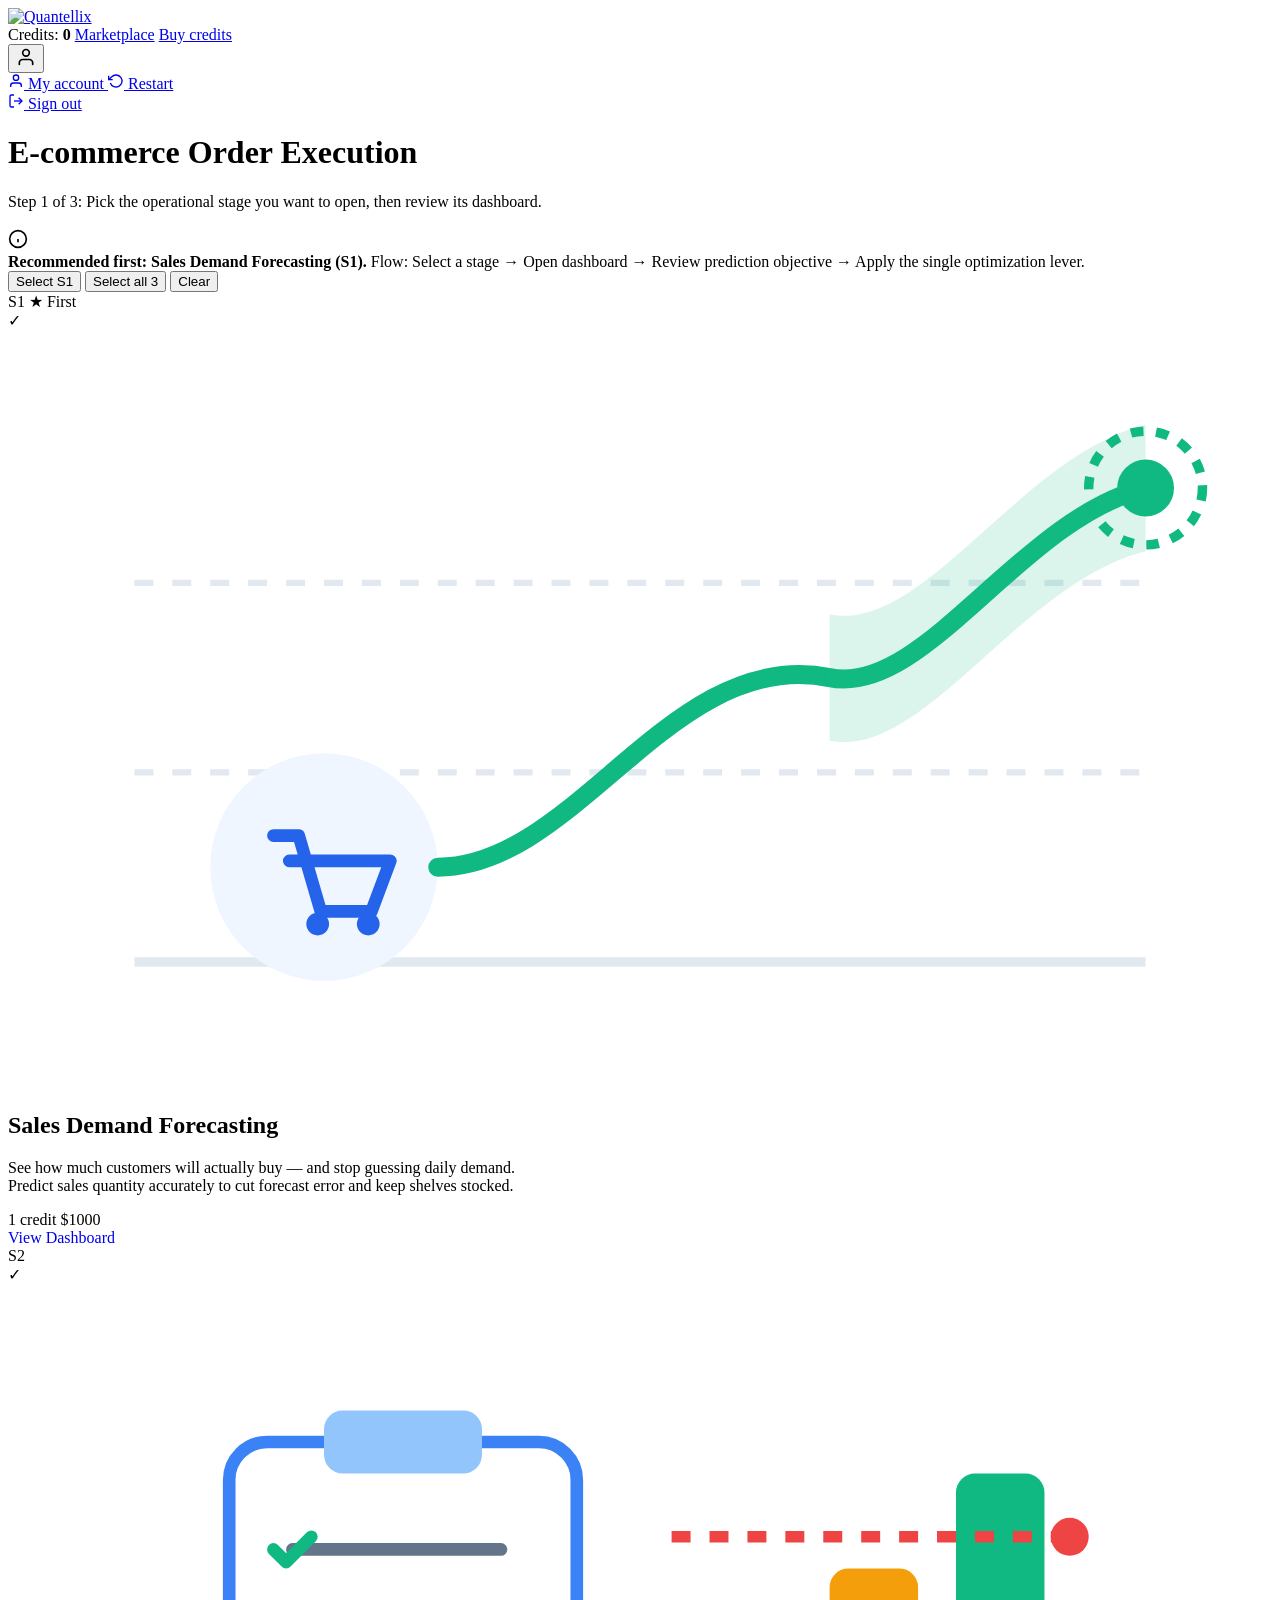
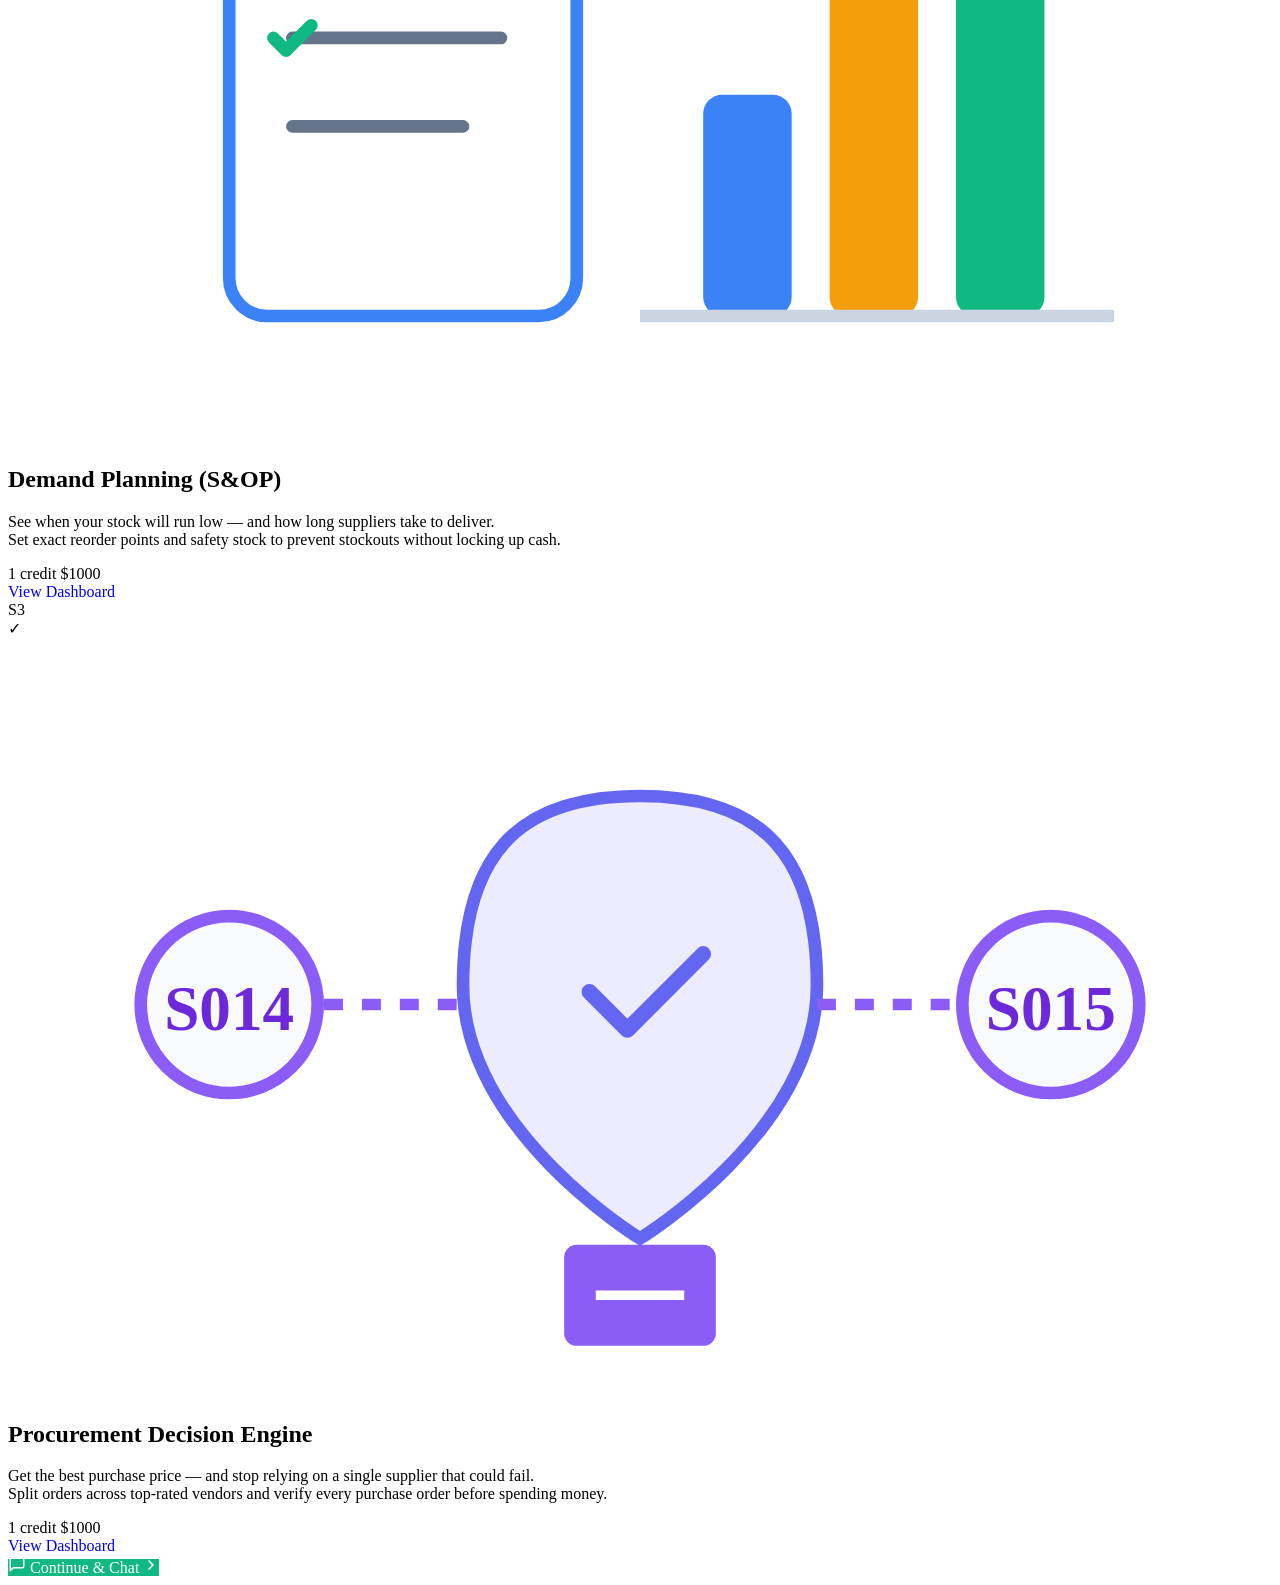
==== portal/templates/index.html @ 2df5576e "Deploy Order Execution dashboards to Render" ====
<!DOCTYPE html>
<html lang="en">
<head>
  <meta charset="UTF-8">
  <meta name="viewport" content="width=device-width, initial-scale=1.0">
  <title>E-Commerce Order Execution | Quantellix AI</title>
  <link rel="stylesheet" href="/static/css/styles.css?v=3.3">
  <link rel="icon" href="/static/images/quantellix-logo-dark.png" type="image/png">
</head>
<body>

  <!-- =========================================================================
       TOP NAVBAR (Transparent logo, Credits: 0, & User Menu)
       ========================================================================= -->
  <header class="header-navbar">
    <div class="nav-left">
      <a href="/portal/marketplace" class="logo-link" title="Quantellix Marketplace">
        <img src="/static/images/quantellix-logo-dark.png?v=2.0" alt="Quantellix" class="logo-img">
      </a>
    </div>

    <div class="nav-right">
      <span class="nav-credits">Credits: <strong>0</strong></span>
      <a href="/portal/marketplace" class="nav-link">Marketplace</a>
      <a href="#buy" class="nav-link">Buy credits</a>

      <!-- User Profile Dropdown -->
      <div class="user-menu-container">
        <button class="btn-user-avatar" id="btnUserMenu" onclick="toggleUserMenu(event)" title="User Account">
          <svg width="20" height="20" viewBox="0 0 24 24" fill="none" stroke="currentColor" stroke-width="2"
            stroke-linecap="round" stroke-linejoin="round">
            <path d="M20 21v-2a4 4 0 0 0-4-4H8a4 4 0 0 0-4 4v2"></path>
            <circle cx="12" cy="7" r="4"></circle>
          </svg>
        </button>

        <div class="user-dropdown-menu" id="userDropdown">
          <a href="javascript:void(0)" class="dropdown-item"
            onclick="closeUserMenu(); alert('My account: Quantellix Enterprise Tier');">
            <svg width="16" height="16" viewBox="0 0 24 24" fill="none" stroke="currentColor" stroke-width="2">
              <path d="M20 21v-2a4 4 0 0 0-4-4H8a4 4 0 0 0-4 4v2"></path>
              <circle cx="12" cy="7" r="4"></circle>
            </svg>
            My account
          </a>
          <a href="/portal/marketplace" class="dropdown-item" onclick="closeUserMenu(); resetSelections();">
            <svg width="16" height="16" viewBox="0 0 24 24" fill="none" stroke="currentColor" stroke-width="2">
              <polyline points="1 4 1 10 7 10"></polyline>
              <path d="M3.51 15a9 9 0 1 0 2.13-9.36L1 10"></path>
            </svg>
            Restart
          </a>
          <div class="dropdown-divider"></div>
          <a href="javascript:void(0)" class="dropdown-item item-danger" onclick="closeUserMenu(); confirmSignOut();">
            <svg width="16" height="16" viewBox="0 0 24 24" fill="none" stroke="currentColor" stroke-width="2">
              <path d="M9 21H5a2 2 0 0 1-2-2V5a2 2 0 0 1 2-2h4"></path>
              <polyline points="16 17 21 12 16 7"></polyline>
              <line x1="21" y1="12" x2="9" y2="12"></line>
            </svg>
            Sign out
          </a>
        </div>
      </div>
    </div>
  </header>

  <!-- =========================================================================
       MAIN CONTENT CONTAINER
       ========================================================================= -->
  <main class="main-wrapper">
    <div class="content-card">

      <!-- Card Title & Subtitle -->
      <div class="portal-header">
        <h1 class="portal-title">E-commerce Order Execution</h1>
        <p class="portal-subtitle">Step 1 of 3: Pick the operational stage you want to open, then review its dashboard.</p>
      </div>

      <!-- Blue Announcement Box -->
      <div class="callout-box callout-blue">
        <svg width="20" height="20" viewBox="0 0 24 24" fill="none" stroke="currentColor" stroke-width="2"
          style="flex-shrink:0; margin-top:2px;">
          <circle cx="12" cy="12" r="10"></circle>
          <line x1="12" y1="16" x2="12" y2="12"></line>
          <line x1="12" y1="8" x2="12.01" y2="8"></line>
        </svg>
        <div>
          <strong>Recommended first: Sales Demand Forecasting (S1).</strong> Flow: Select a stage → Open dashboard →
          Review prediction objective → Apply the single optimization lever.
        </div>
      </div>

      <!-- Toolbar Quick Actions -->
      <div class="controls-toolbar">
        <div class="toolbar-group-left">
          <button class="btn-pill" id="btnSelectS1" onclick="selectStageOnly('s1')">Select S1</button>
          <button class="btn-pill" id="btnSelectAll" onclick="selectAllStages()">Select all 3</button>
          <button class="btn-pill" id="btnClear" onclick="clearSelections()">Clear</button>
        </div>
      </div>

      <!-- =====================================================================
           THE 3 OPERATIONAL STAGES GRID
           ===================================================================== -->
      <div class="stages-grid">

        <!-- STAGE 1 CARD: Sales Demand Forecasting -->
        <div class="stage-card selected" id="card-s1" onclick="toggleCardSelection('s1')">
          <div>
            <div class="card-header-bar">
              <span class="stage-badge badge-s1">S1 ★ First</span>
              <div class="card-select-checkbox" id="checkbox-s1">
                <span class="checkbox-icon">✓</span>
              </div>
            </div>

            <!-- Vector Graphic: Demand Forecasting -->
            <div class="card-illustration">
              <svg class="illustration-svg" viewBox="0 0 200 120" fill="none" xmlns="http://www.w3.org/2000/svg">
                <line x1="20" y1="100" x2="180" y2="100" stroke="#E2E8F0" stroke-width="1.5" />
                <line x1="20" y1="70" x2="180" y2="70" stroke="#E2E8F0" stroke-width="1" stroke-dasharray="3 3" />
                <line x1="20" y1="40" x2="180" y2="40" stroke="#E2E8F0" stroke-width="1" stroke-dasharray="3 3" />
                <circle cx="50" cy="85" r="18" fill="#EFF6FF" />
                <path d="M42 80h4l3.5 12h8l3-8h-16" stroke="#2563EB" stroke-width="2" stroke-linecap="round"
                  stroke-linejoin="round" />
                <circle cx="49" cy="94" r="1.8" fill="#2563EB" />
                <circle cx="57" cy="94" r="1.8" fill="#2563EB" />
                <path d="M68 85 C 90 85, 105 50, 130 55 C 145 58, 160 30, 180 25" stroke="#10B981" stroke-width="3"
                  stroke-linecap="round" fill="none" />
                <path d="M130 45 C 145 48, 160 20, 180 15 L 180 35 C 160 40, 145 68, 130 65 Z" fill="#10B981"
                  fill-opacity="0.15" />
                <circle cx="180" cy="25" r="4.5" fill="#10B981" />
                <circle cx="180" cy="25" r="9" stroke="#10B981" stroke-width="1.5" stroke-dasharray="2 2" />
              </svg>
            </div>

            <!-- Card Content -->
            <div class="card-body">
              <h2 class="stage-card-title">Sales Demand Forecasting</h2>
              <p class="stage-card-objective">See how much customers will actually buy — and stop guessing daily demand.<br>Predict sales quantity accurately to cut forecast error and keep shelves stocked.</p>
            </div>
          </div>

          <div class="stage-card-footer">
            <div class="pricing-badge-group">
              <span class="pricing-pill">1 credit</span>
              <span class="pricing-pill">$1000</span>
            </div>
            <a href="/portal/marketplace/sales_forecasting" class="btn-card-view-dashboard" style="text-decoration:none;" onclick="event.stopPropagation();">
              View Dashboard
            </a>
          </div>
        </div>

        <!-- STAGE 2 CARD: Demand Planning (S&OP) -->
        <div class="stage-card" id="card-s2" onclick="toggleCardSelection('s2')">
          <div>
            <div class="card-header-bar">
              <span class="stage-badge badge-s2">S2</span>
              <div class="card-select-checkbox" id="checkbox-s2">
                <span class="checkbox-icon">✓</span>
              </div>
            </div>

            <!-- Vector Graphic: Demand Planning & S&OP -->
            <div class="card-illustration">
              <svg class="illustration-svg" viewBox="0 0 200 120" fill="none" xmlns="http://www.w3.org/2000/svg">
                <rect x="35" y="25" width="55" height="75" rx="6" fill="#FFFFFF" stroke="#3B82F6" stroke-width="2" />
                <rect x="50" y="20" width="25" height="10" rx="3" fill="#93C5FD" />
                <line x1="45" y1="42" x2="78" y2="42" stroke="#64748B" stroke-width="2" stroke-linecap="round" />
                <line x1="45" y1="56" x2="78" y2="56" stroke="#64748B" stroke-width="2" stroke-linecap="round" />
                <line x1="45" y1="70" x2="72" y2="70" stroke="#64748B" stroke-width="2" stroke-linecap="round" />
                <path d="M42 42l2 2 4-4" stroke="#10B981" stroke-width="2" stroke-linecap="round"
                  stroke-linejoin="round" />
                <path d="M42 56l2 2 4-4" stroke="#10B981" stroke-width="2" stroke-linecap="round"
                  stroke-linejoin="round" />
                <rect x="110" y="65" width="14" height="35" rx="3" fill="#3B82F6" />
                <rect x="130" y="45" width="14" height="55" rx="3" fill="#F59E0B" />
                <rect x="150" y="30" width="14" height="70" rx="3" fill="#10B981" />
                <line x1="100" y1="100" x2="175" y2="100" stroke="#CBD5E1" stroke-width="2" />
                <line x1="105" y1="40" x2="170" y2="40" stroke="#EF4444" stroke-width="1.8" stroke-dasharray="3 3" />
                <circle cx="168" cy="40" r="3" fill="#EF4444" />
              </svg>
            </div>

            <!-- Card Content -->
            <div class="card-body">
              <h2 class="stage-card-title">Demand Planning (S&OP)</h2>
              <p class="stage-card-objective">See when your stock will run low — and how long suppliers take to deliver.<br>Set exact reorder points and safety stock to prevent stockouts without locking up cash.</p>
            </div>
          </div>

          <div class="stage-card-footer">
            <div class="pricing-badge-group">
              <span class="pricing-pill">1 credit</span>
              <span class="pricing-pill">$1000</span>
            </div>
            <a href="/portal/marketplace/demand_planning" class="btn-card-view-dashboard" style="text-decoration:none;" onclick="event.stopPropagation();">
              View Dashboard
            </a>
          </div>
        </div>

        <!-- STAGE 3 CARD: Procurement & Replenishment Decision Engine -->
        <div class="stage-card" id="card-s3" onclick="toggleCardSelection('s3')">
          <div>
            <div class="card-header-bar">
              <span class="stage-badge badge-s3">S3</span>
              <div class="card-select-checkbox" id="checkbox-s3">
                <span class="checkbox-icon">✓</span>
              </div>
            </div>

            <!-- Vector Graphic: Multi-Vendor Procurement & PO Generation -->
            <div class="card-illustration">
              <svg class="illustration-svg" viewBox="0 0 200 120" fill="none" xmlns="http://www.w3.org/2000/svg">
                <path
                  d="M100 25 C120 25, 128 35, 128 55 C128 78, 100 95, 100 95 C100 95, 72 78, 72 55 C72 35, 80 25, 100 25 Z"
                  fill="#6366F1" fill-opacity="0.12" stroke="#6366F1" stroke-width="2" />
                <path d="M92 56l6 6 12-12" stroke="#6366F1" stroke-width="2.5" stroke-linecap="round"
                  stroke-linejoin="round" />
                <circle cx="35" cy="58" r="14" fill="#F8FAFC" stroke="#8B5CF6" stroke-width="2" />
                <text x="35" y="62" text-anchor="middle" font-size="10" font-weight="700" fill="#6D28D9">S014</text>
                <circle cx="165" cy="58" r="14" fill="#F8FAFC" stroke="#8B5CF6" stroke-width="2" />
                <text x="165" y="62" text-anchor="middle" font-size="10" font-weight="700" fill="#6D28D9">S015</text>
                <line x1="50" y1="58" x2="72" y2="58" stroke="#8B5CF6" stroke-width="1.8" stroke-dasharray="3 3" />
                <line x1="128" y1="58" x2="150" y2="58" stroke="#8B5CF6" stroke-width="1.8" stroke-dasharray="3 3" />
                <rect x="88" y="96" width="24" height="16" rx="2" fill="#8B5CF6" />
                <line x1="93" y1="104" x2="107" y2="104" stroke="#FFFFFF" stroke-width="1.5" />
              </svg>
            </div>

            <!-- Card Content -->
            <div class="card-body">
              <h2 class="stage-card-title">Procurement Decision Engine</h2>
              <p class="stage-card-objective">Get the best purchase price — and stop relying on a single supplier that could fail.<br>Split orders across top-rated vendors and verify every purchase order before spending money.</p>
            </div>
          </div>

          <div class="stage-card-footer">
            <div class="pricing-badge-group">
              <span class="pricing-pill">1 credit</span>
              <span class="pricing-pill">$1000</span>
            </div>
            <a href="/portal/marketplace/procurement" class="btn-card-view-dashboard" style="text-decoration:none;" onclick="event.stopPropagation();">
              View Dashboard
            </a>
          </div>
        </div>

      </div><!-- /.stages-grid -->

      <!-- Action row outside the cards: Continue & Chat button placed under S1 card -->
      <div class="stages-actions-row">
        <div class="s1-action-col">
          <a href="/portal/chatbot" class="btn-continue-chat" id="btnContinueChat" style="background-color: #10b981 !important; color: #ffffff !important; text-decoration: none !important;">
            <svg width="18" height="18" viewBox="0 0 24 24" fill="none" stroke="currentColor" stroke-width="2" stroke-linecap="round" stroke-linejoin="round">
              <path d="M21 15a2 2 0 0 1-2 2H7l-4 4V5a2 2 0 0 1 2-2h14a2 2 0 0 1 2 2z"></path>
            </svg>
            Continue & Chat
            <svg width="16" height="16" viewBox="0 0 24 24" fill="none" stroke="currentColor" stroke-width="2.5" stroke-linecap="round" stroke-linejoin="round">
              <polyline points="9 18 15 12 9 6"></polyline>
            </svg>
          </a>
        </div>
      </div>

    </div><!-- /.content-card -->
  </main>

  <!-- Scripts -->
  <script src="/static/js/app.js"></script>
</body>
</html>
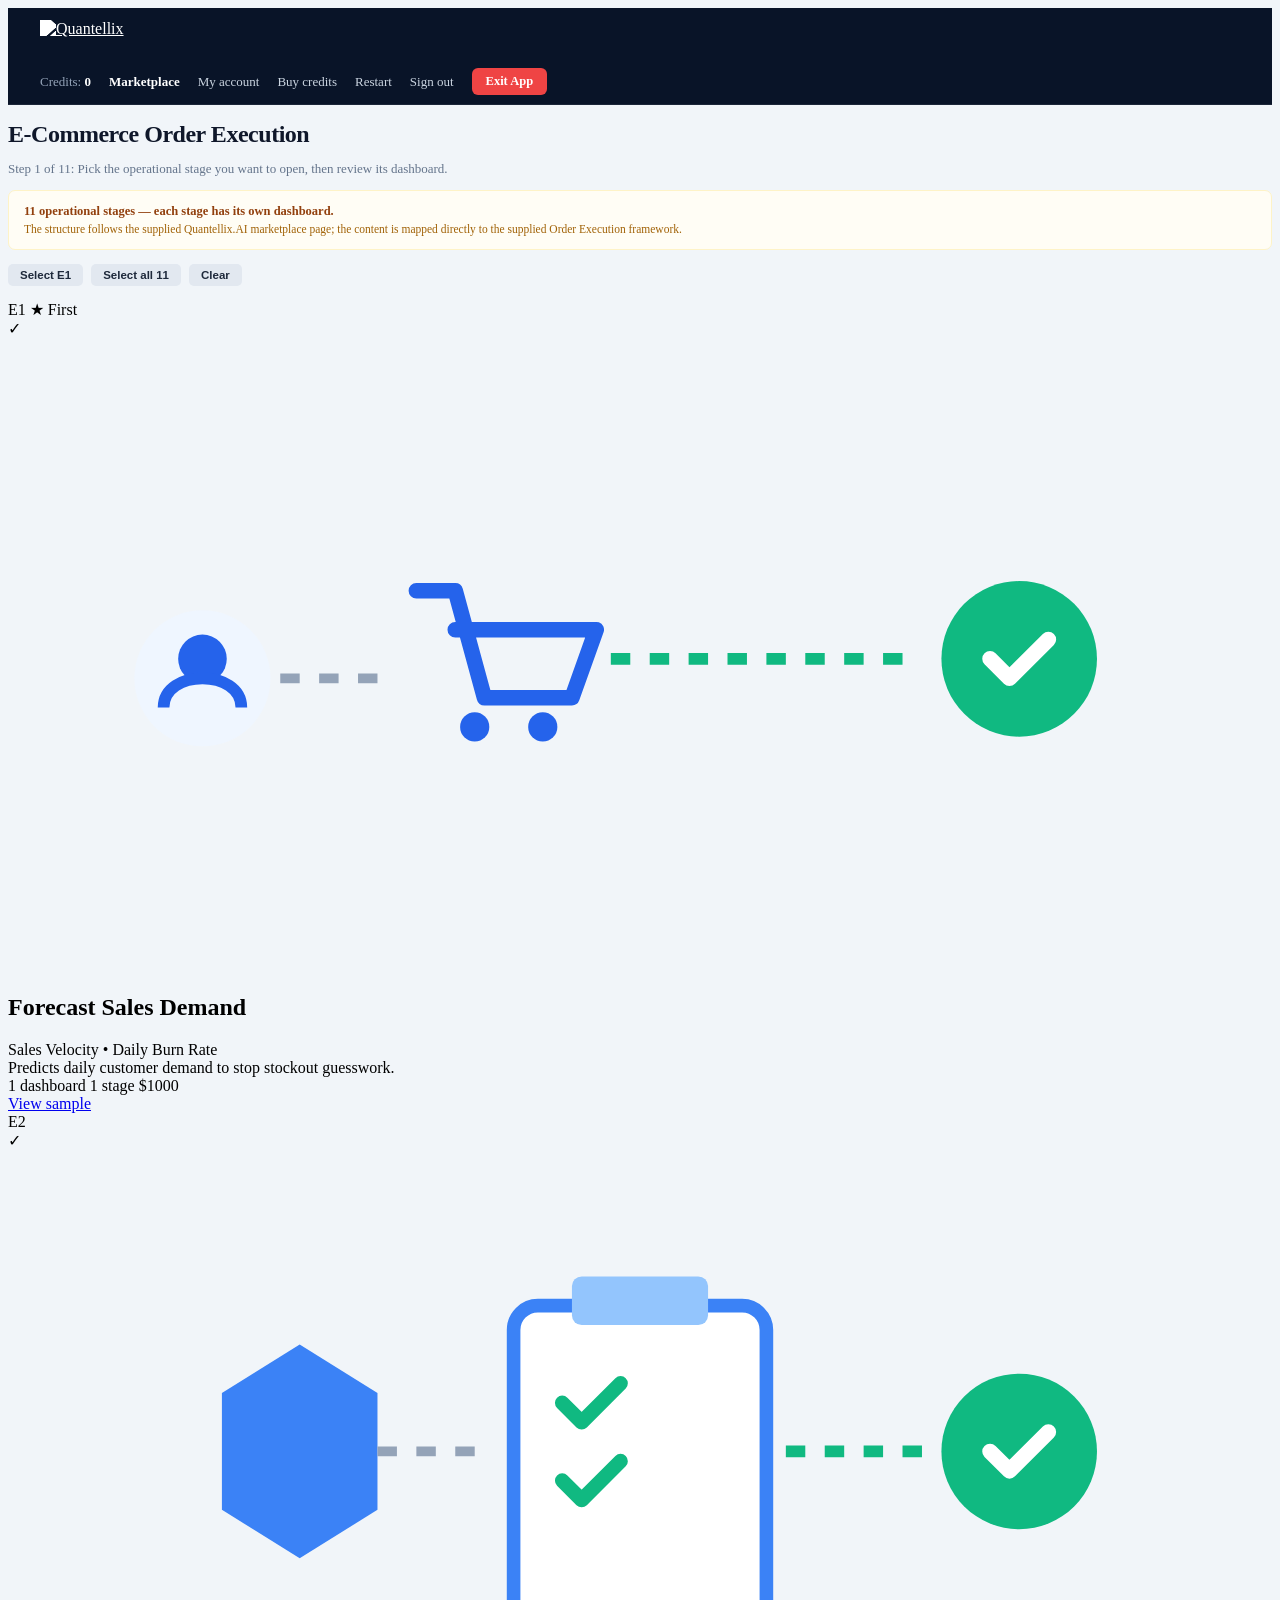
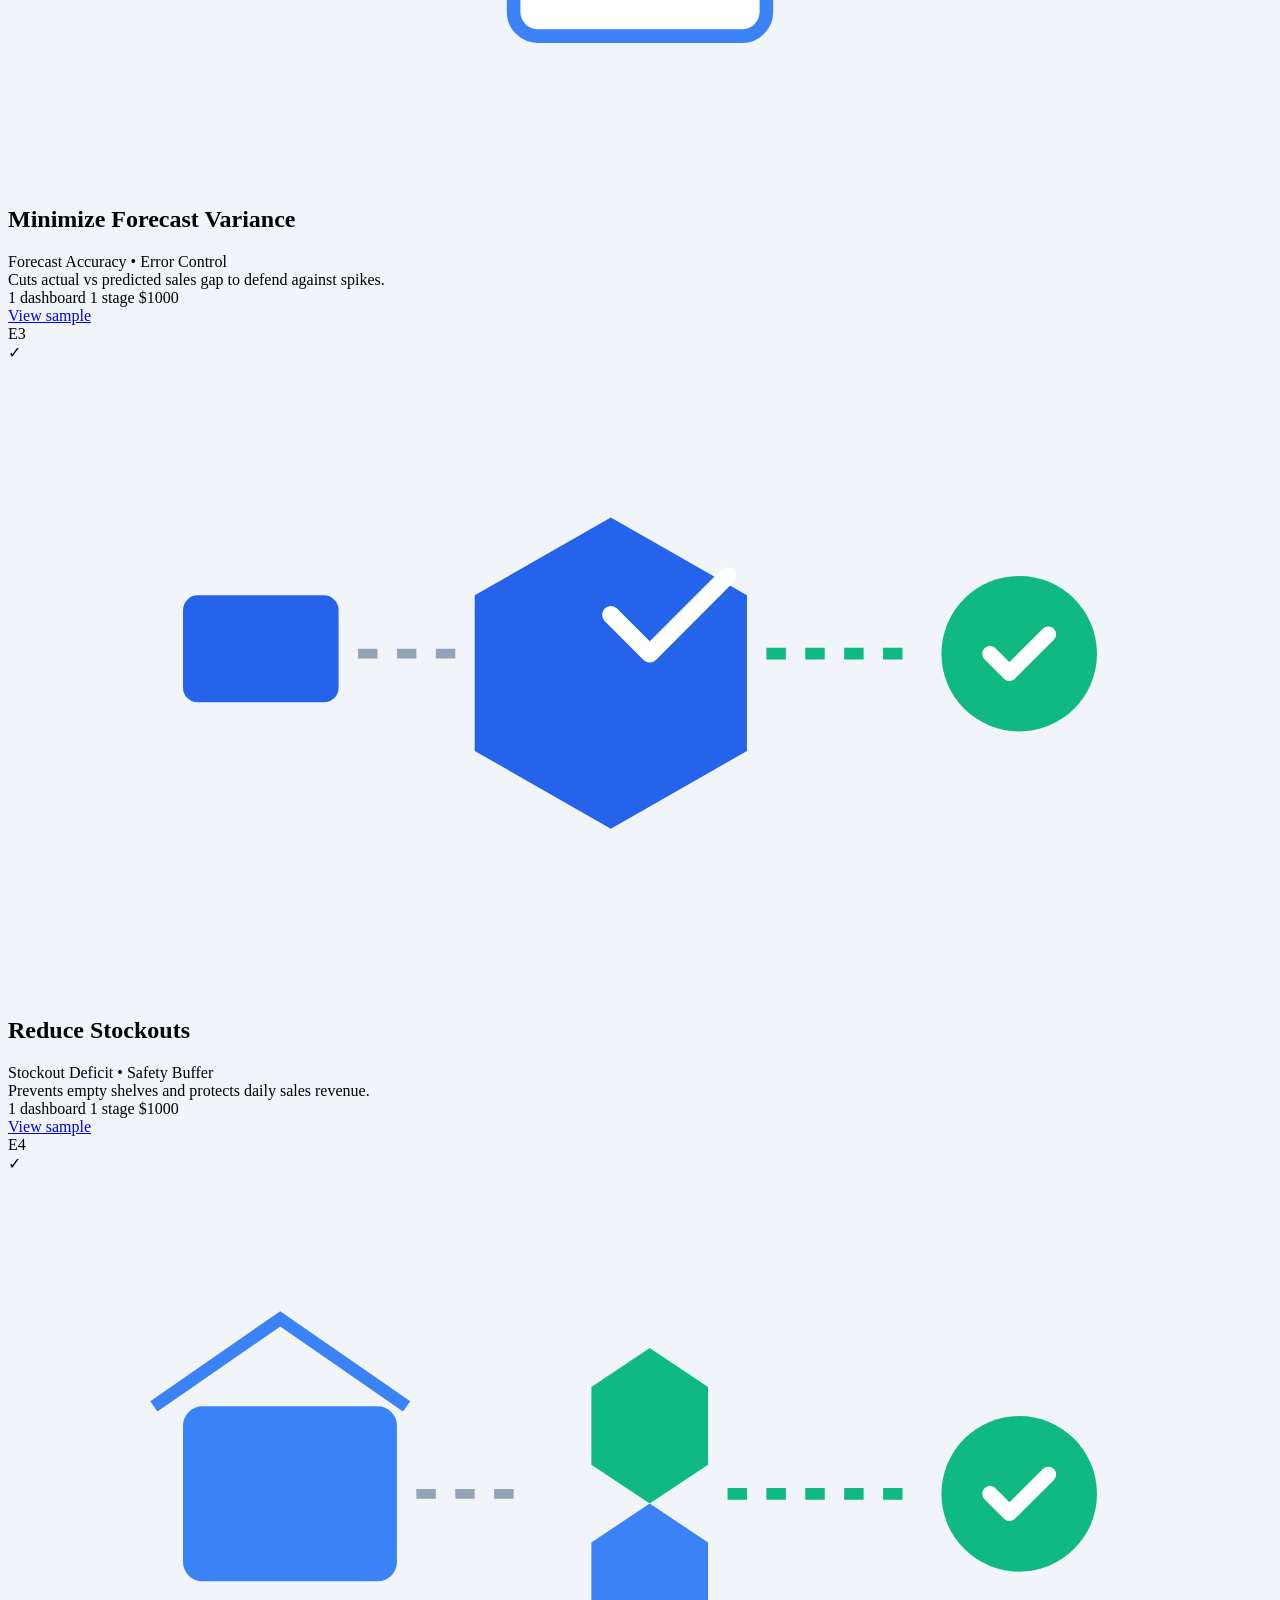
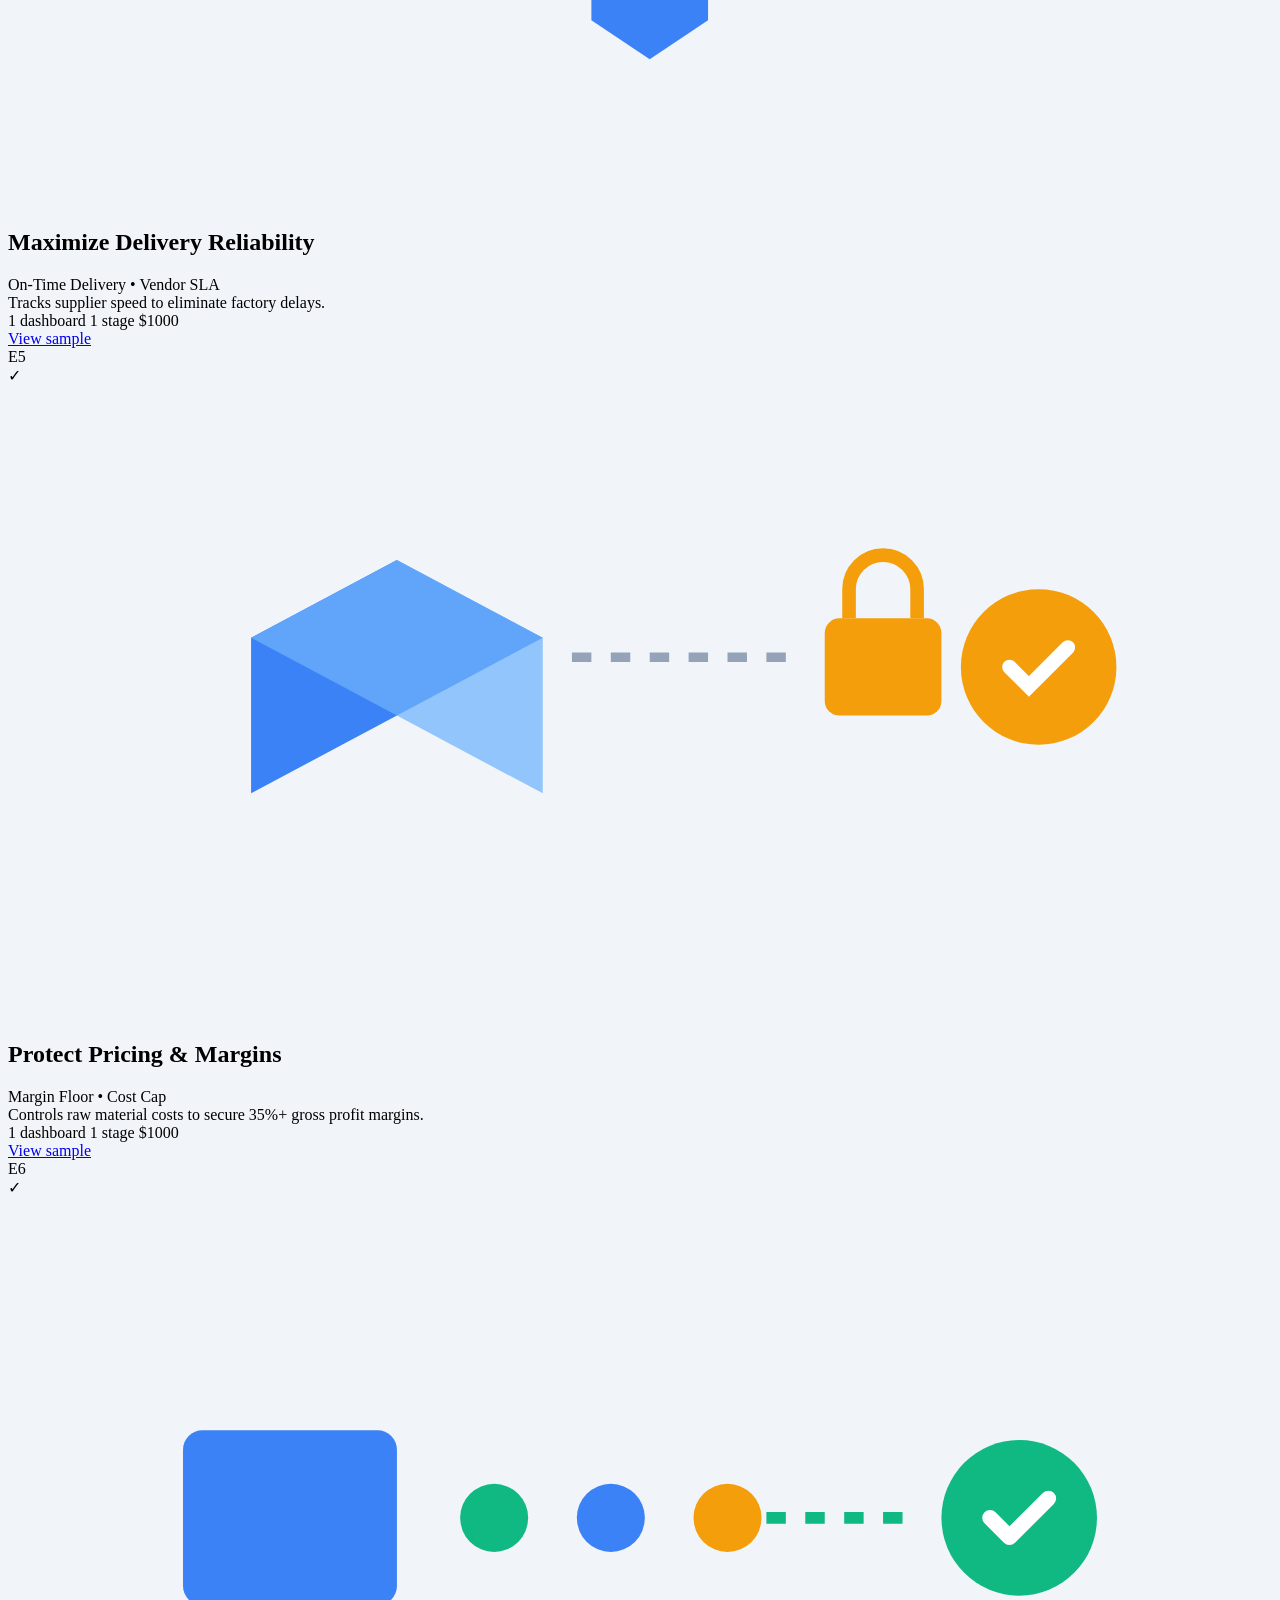
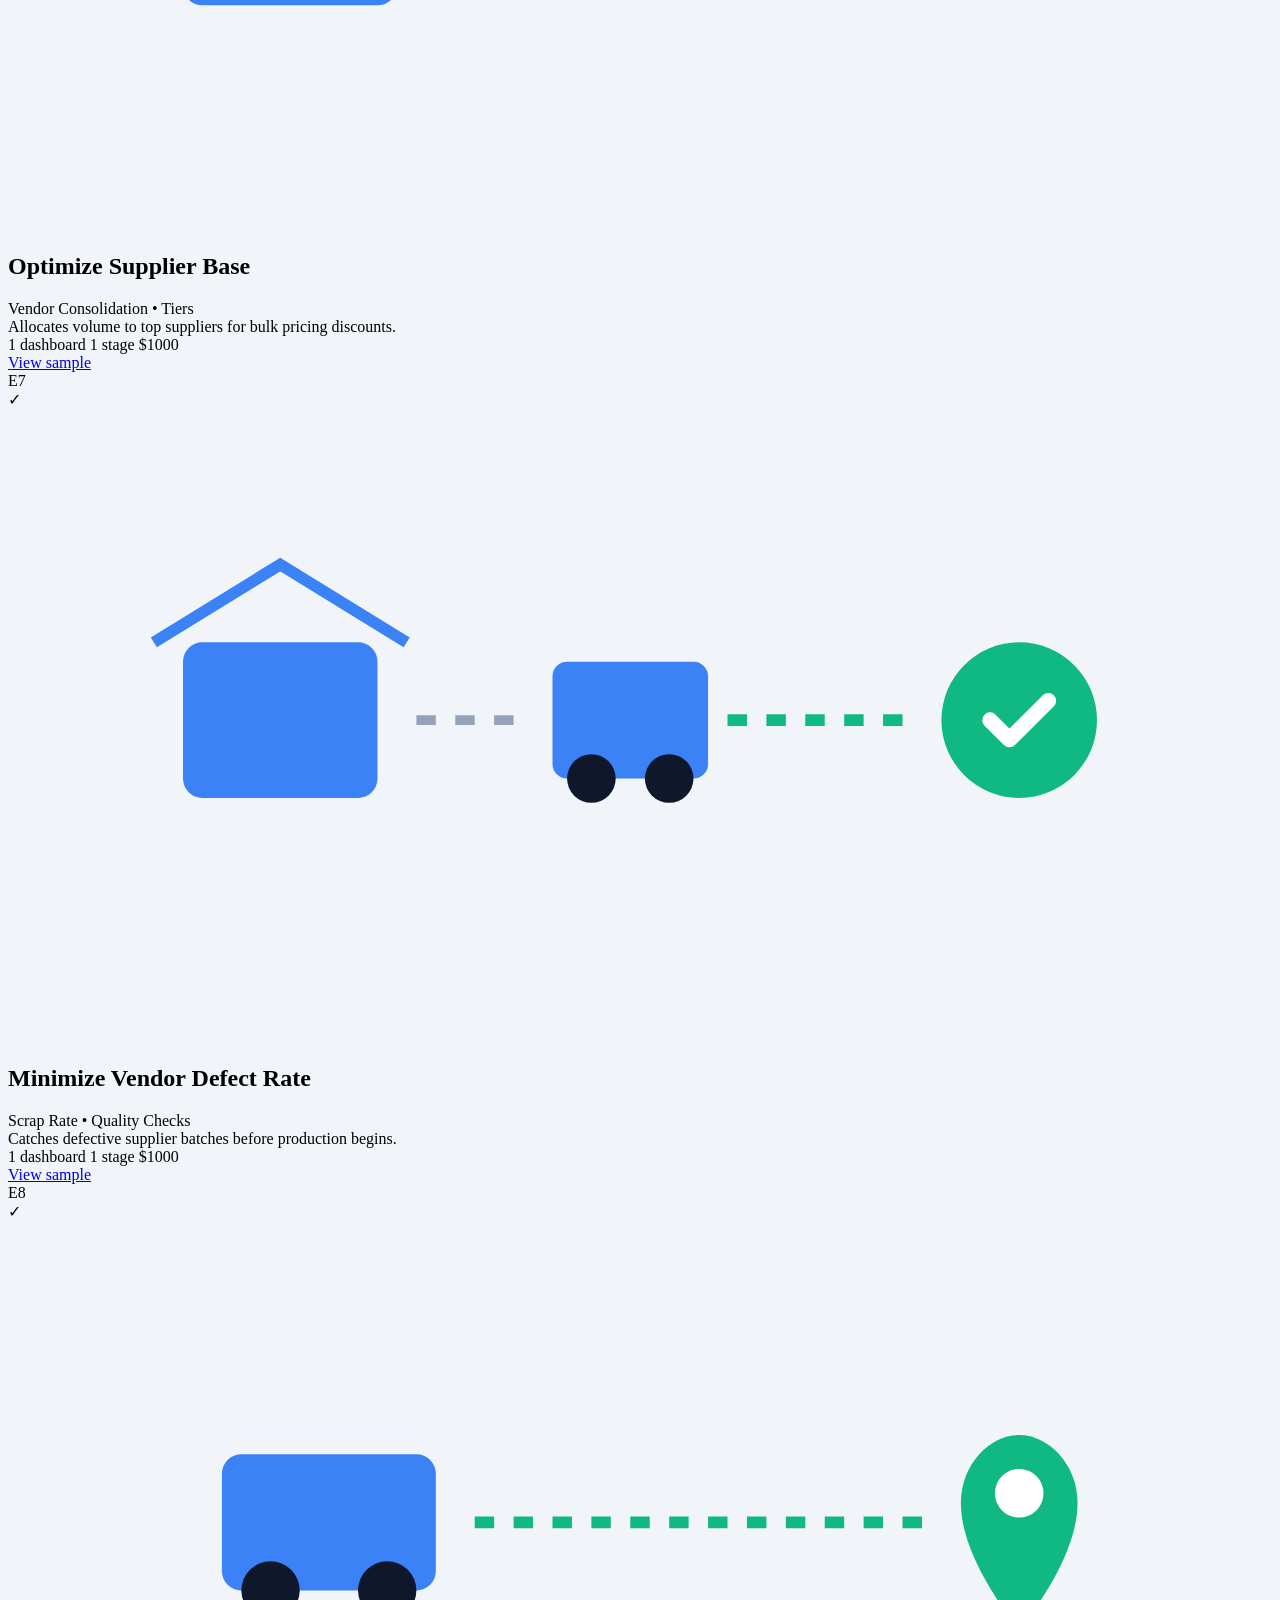
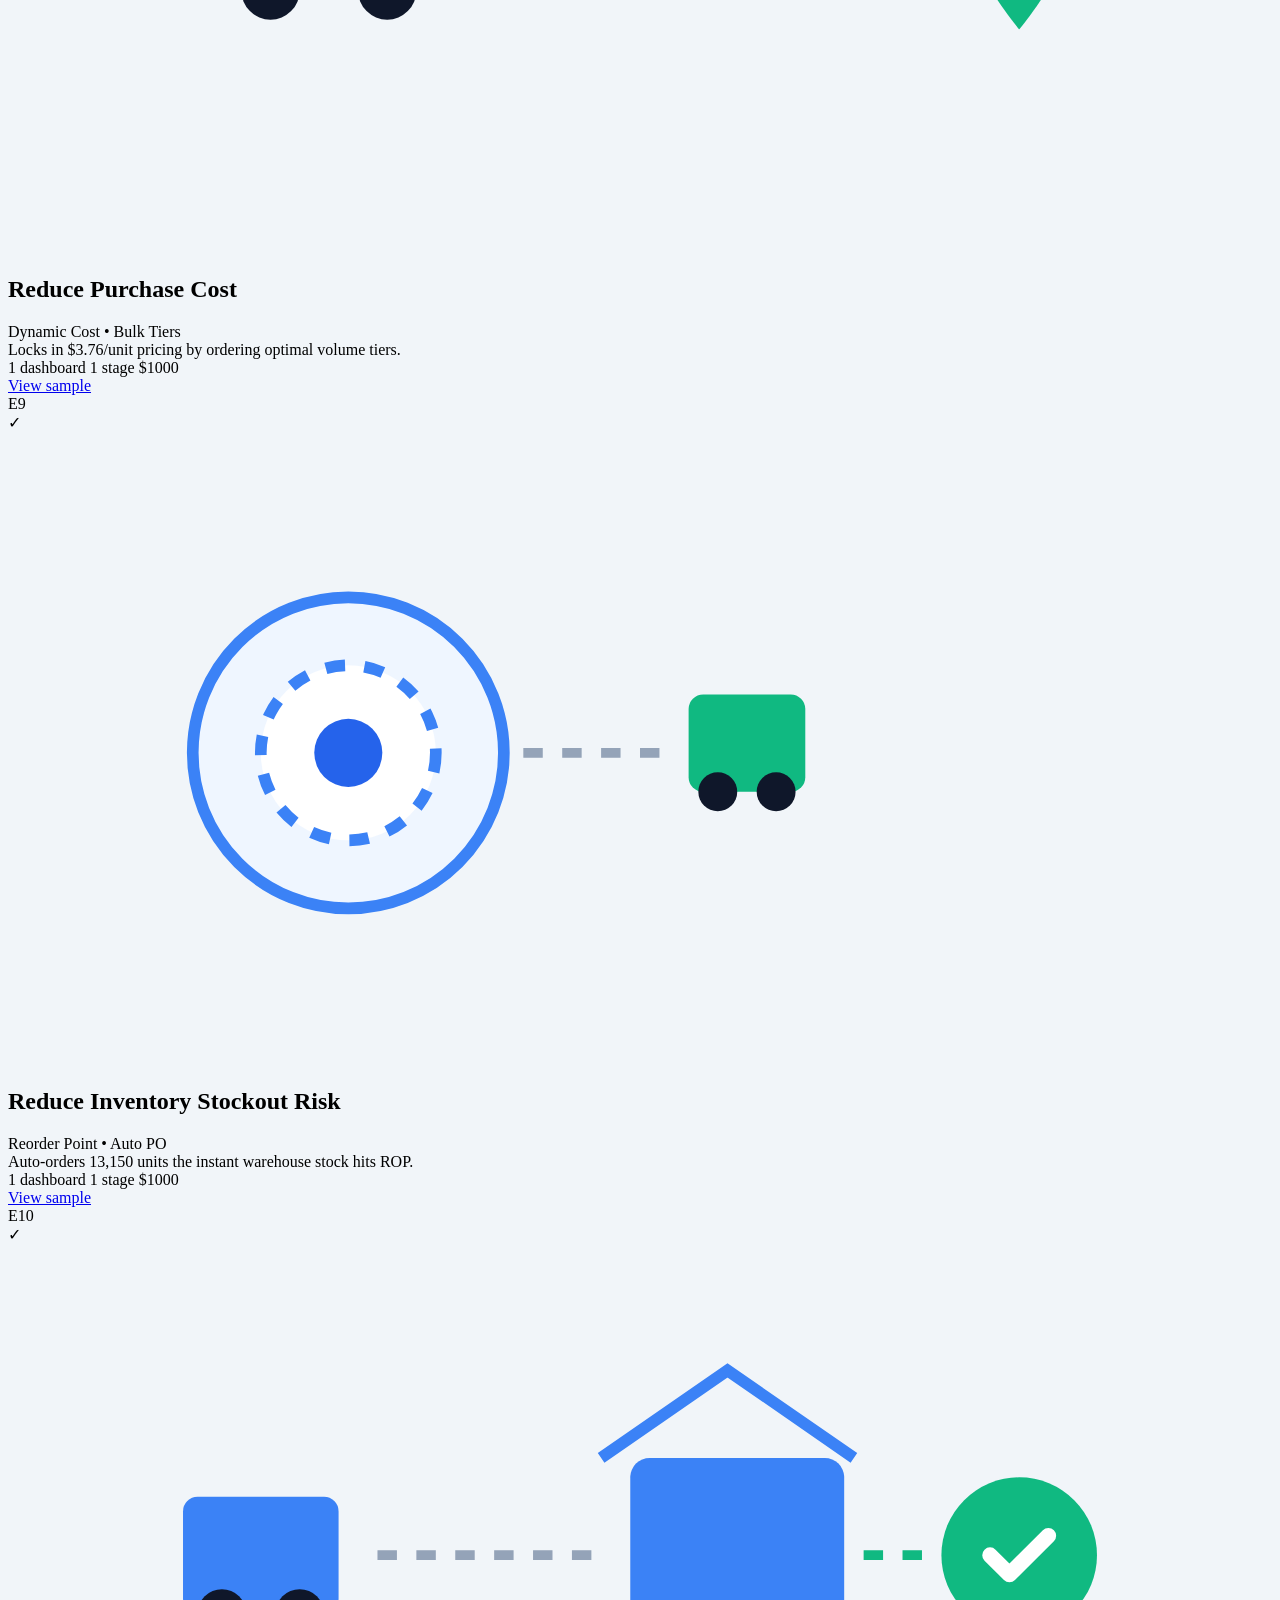
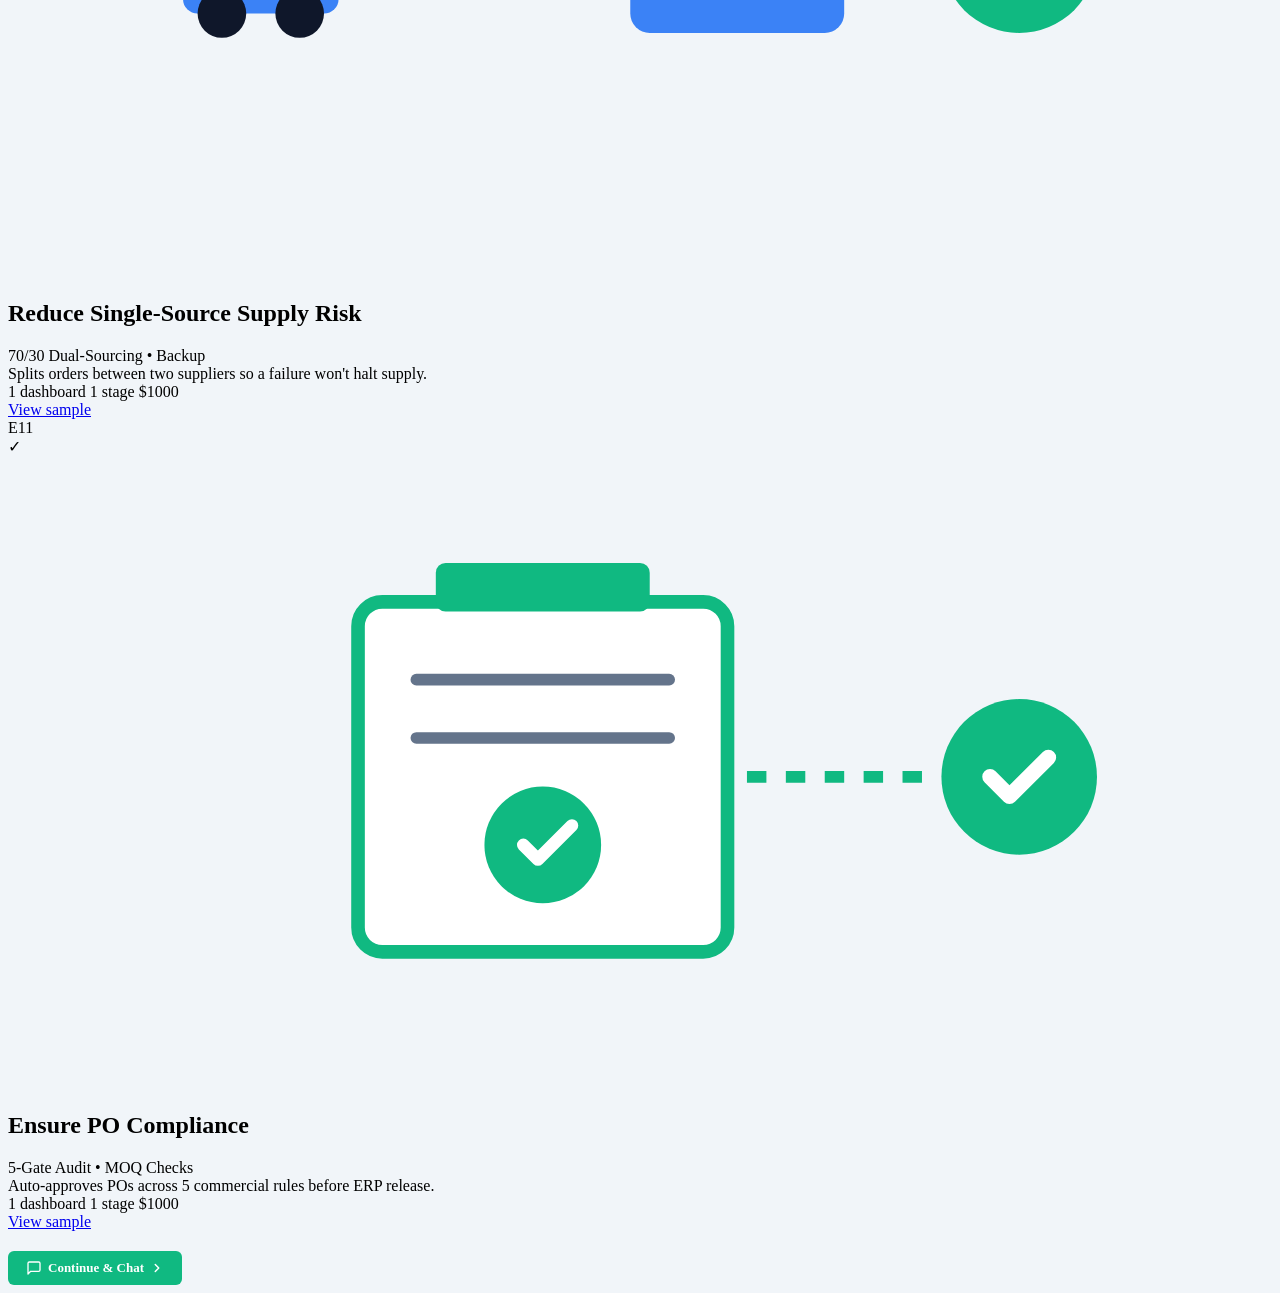
==== commit 1317233c: "marketplace changes" ====
--- a/portal/templates/index.html
+++ b/portal/templates/index.html
@@ -4,261 +4,561 @@
   <meta charset="UTF-8">
   <meta name="viewport" content="width=device-width, initial-scale=1.0">
   <title>E-Commerce Order Execution | Quantellix AI</title>
-  <link rel="stylesheet" href="/static/css/styles.css?v=3.3">
+  <link rel="stylesheet" href="/static/css/styles.css?v=7.0">
   <link rel="icon" href="/static/images/quantellix-logo-dark.png" type="image/png">
 </head>
-<body>
+<body style="background-color: #f1f5f9; min-height: 100vh;">
 
   <!-- =========================================================================
-       TOP NAVBAR (Transparent logo, Credits: 0, & User Menu)
+       TOP NAVBAR
        ========================================================================= -->
-  <header class="header-navbar">
+  <header class="header-navbar" style="background: #091428; border-bottom: 1px solid rgba(255,255,255,0.08); padding: 12px 32px; height: 72px;">
     <div class="nav-left">
       <a href="/portal/marketplace" class="logo-link" title="Quantellix Marketplace">
-        <img src="/static/images/quantellix-logo-dark.png?v=2.0" alt="Quantellix" class="logo-img">
+        <img src="/static/images/quantellix-logo-dark.png?v=2.0" alt="Quantellix" class="logo-img" style="filter: brightness(0) invert(1); height: 48px; display: block;">
       </a>
     </div>
 
-    <div class="nav-right">
-      <span class="nav-credits">Credits: <strong>0</strong></span>
-      <a href="/portal/marketplace" class="nav-link">Marketplace</a>
-      <a href="#buy" class="nav-link">Buy credits</a>
-
-      <!-- User Profile Dropdown -->
-      <div class="user-menu-container">
-        <button class="btn-user-avatar" id="btnUserMenu" onclick="toggleUserMenu(event)" title="User Account">
-          <svg width="20" height="20" viewBox="0 0 24 24" fill="none" stroke="currentColor" stroke-width="2"
-            stroke-linecap="round" stroke-linejoin="round">
-            <path d="M20 21v-2a4 4 0 0 0-4-4H8a4 4 0 0 0-4 4v2"></path>
-            <circle cx="12" cy="7" r="4"></circle>
-          </svg>
-        </button>
-
-        <div class="user-dropdown-menu" id="userDropdown">
-          <a href="javascript:void(0)" class="dropdown-item"
-            onclick="closeUserMenu(); alert('My account: Quantellix Enterprise Tier');">
-            <svg width="16" height="16" viewBox="0 0 24 24" fill="none" stroke="currentColor" stroke-width="2">
-              <path d="M20 21v-2a4 4 0 0 0-4-4H8a4 4 0 0 0-4 4v2"></path>
-              <circle cx="12" cy="7" r="4"></circle>
-            </svg>
-            My account
-          </a>
-          <a href="/portal/marketplace" class="dropdown-item" onclick="closeUserMenu(); resetSelections();">
-            <svg width="16" height="16" viewBox="0 0 24 24" fill="none" stroke="currentColor" stroke-width="2">
-              <polyline points="1 4 1 10 7 10"></polyline>
-              <path d="M3.51 15a9 9 0 1 0 2.13-9.36L1 10"></path>
-            </svg>
-            Restart
-          </a>
-          <div class="dropdown-divider"></div>
-          <a href="javascript:void(0)" class="dropdown-item item-danger" onclick="closeUserMenu(); confirmSignOut();">
-            <svg width="16" height="16" viewBox="0 0 24 24" fill="none" stroke="currentColor" stroke-width="2">
-              <path d="M9 21H5a2 2 0 0 1-2-2V5a2 2 0 0 1 2-2h4"></path>
-              <polyline points="16 17 21 12 16 7"></polyline>
-              <line x1="21" y1="12" x2="9" y2="12"></line>
-            </svg>
-            Sign out
-          </a>
-        </div>
-      </div>
+    <div class="nav-right" style="display: flex; align-items: center; gap: 18px;">
+      <span class="nav-credits" style="font-size: 13px; color: #94a3b8;">Credits: <strong style="color: #ffffff;">0</strong></span>
+      <a href="/portal/marketplace" class="nav-link" style="font-size: 13px; color: #ffffff; font-weight: 600; text-decoration: none;">Marketplace</a>
+      <a href="javascript:void(0)" onclick="alert('Account: Quantellix Enterprise Tier');" class="nav-link" style="font-size: 13px; color: #cbd5e1; text-decoration: none;">My account</a>
+      <a href="#buy" class="nav-link" style="font-size: 13px; color: #cbd5e1; text-decoration: none;">Buy credits</a>
+      <a href="/portal/marketplace" class="nav-link" onclick="resetSelections();" style="font-size: 13px; color: #cbd5e1; text-decoration: none;">Restart</a>
+      <a href="javascript:void(0)" onclick="confirmSignOut();" class="nav-link" style="font-size: 13px; color: #cbd5e1; text-decoration: none;">Sign out</a>
+      <a href="/portal/marketplace" class="btn-exit-app" style="background: #ef4444; color: #ffffff; padding: 6px 14px; border-radius: 6px; font-size: 12.5px; font-weight: 700; text-decoration: none; display: inline-flex; align-items: center;">Exit App</a>
     </div>
   </header>
 
   <!-- =========================================================================
-       MAIN CONTENT CONTAINER
+       MAIN CONTENT CONTAINER (Centered with generous white/light side margins)
        ========================================================================= -->
   <main class="main-wrapper">
     <div class="content-card">
 
       <!-- Card Title & Subtitle -->
-      <div class="portal-header">
-        <h1 class="portal-title">E-commerce Order Execution</h1>
-        <p class="portal-subtitle">Step 1 of 3: Pick the operational stage you want to open, then review its dashboard.</p>
+      <div class="portal-header" style="margin-bottom: 12px;">
+        <h1 class="portal-title" style="font-size: 24px; font-weight: 800; color: #0f172a; margin-bottom: 3px; letter-spacing: -0.02em;">E-Commerce Order Execution</h1>
+        <p class="portal-subtitle" style="font-size: 13px; color: #64748b;">Step 1 of 11: Pick the operational stage you want to open, then review its dashboard.</p>
       </div>
 
-      <!-- Blue Announcement Box -->
-      <div class="callout-box callout-blue">
-        <svg width="20" height="20" viewBox="0 0 24 24" fill="none" stroke="currentColor" stroke-width="2"
-          style="flex-shrink:0; margin-top:2px;">
-          <circle cx="12" cy="12" r="10"></circle>
-          <line x1="12" y1="16" x2="12" y2="12"></line>
-          <line x1="12" y1="8" x2="12.01" y2="8"></line>
-        </svg>
-        <div>
-          <strong>Recommended first: Sales Demand Forecasting (S1).</strong> Flow: Select a stage → Open dashboard →
-          Review prediction objective → Apply the single optimization lever.
+      <!-- Yellow Announcement Box (Matching Reference Screenshot) -->
+      <div class="callout-box" style="background: #fffdf5; border: 1px solid #fef3c7; border-radius: 7px; padding: 11px 15px; margin-bottom: 14px;">
+        <div style="font-size: 12.5px; line-height: 1.45; color: #78350f;">
+          <div style="font-weight: 800; color: #92400e; margin-bottom: 1px;">11 operational stages &mdash; each stage has its own dashboard.</div>
+          <div style="color: #a16207; font-size: 11.5px;">The structure follows the supplied Quantellix.AI marketplace page; the content is mapped directly to the supplied Order Execution framework.</div>
         </div>
       </div>
 
       <!-- Toolbar Quick Actions -->
-      <div class="controls-toolbar">
-        <div class="toolbar-group-left">
-          <button class="btn-pill" id="btnSelectS1" onclick="selectStageOnly('s1')">Select S1</button>
-          <button class="btn-pill" id="btnSelectAll" onclick="selectAllStages()">Select all 3</button>
-          <button class="btn-pill" id="btnClear" onclick="clearSelections()">Clear</button>
-        </div>
+      <div class="controls-toolbar" style="display: flex; gap: 8px; margin-bottom: 14px;">
+        <button class="btn-pill" id="btnSelectE1" onclick="selectStageOnly('e1')" style="background: #e2e8f0; border: none; padding: 5px 12px; border-radius: 5px; font-size: 11.5px; font-weight: 700; color: #1e293b; cursor: pointer;">Select E1</button>
+        <button class="btn-pill" id="btnSelectAll" onclick="selectAllStages()" style="background: #e2e8f0; border: none; padding: 5px 12px; border-radius: 5px; font-size: 11.5px; font-weight: 700; color: #1e293b; cursor: pointer;">Select all 11</button>
+        <button class="btn-pill" id="btnClear" onclick="clearSelections()" style="background: #e2e8f0; border: none; padding: 5px 12px; border-radius: 5px; font-size: 11.5px; font-weight: 700; color: #1e293b; cursor: pointer;">Clear</button>
       </div>
 
       <!-- =====================================================================
-           THE 3 OPERATIONAL STAGES GRID
+           THE 11 OPERATIONAL STAGES GRID (4 PER ROW)
            ===================================================================== -->
       <div class="stages-grid">
 
-        <!-- STAGE 1 CARD: Sales Demand Forecasting -->
-        <div class="stage-card selected" id="card-s1" onclick="toggleCardSelection('s1')">
-          <div>
-            <div class="card-header-bar">
-              <span class="stage-badge badge-s1">S1 ★ First</span>
-              <div class="card-select-checkbox" id="checkbox-s1">
-                <span class="checkbox-icon">✓</span>
-              </div>
-            </div>
-
-            <!-- Vector Graphic: Demand Forecasting -->
-            <div class="card-illustration">
-              <svg class="illustration-svg" viewBox="0 0 200 120" fill="none" xmlns="http://www.w3.org/2000/svg">
-                <line x1="20" y1="100" x2="180" y2="100" stroke="#E2E8F0" stroke-width="1.5" />
-                <line x1="20" y1="70" x2="180" y2="70" stroke="#E2E8F0" stroke-width="1" stroke-dasharray="3 3" />
-                <line x1="20" y1="40" x2="180" y2="40" stroke="#E2E8F0" stroke-width="1" stroke-dasharray="3 3" />
-                <circle cx="50" cy="85" r="18" fill="#EFF6FF" />
-                <path d="M42 80h4l3.5 12h8l3-8h-16" stroke="#2563EB" stroke-width="2" stroke-linecap="round"
-                  stroke-linejoin="round" />
-                <circle cx="49" cy="94" r="1.8" fill="#2563EB" />
-                <circle cx="57" cy="94" r="1.8" fill="#2563EB" />
-                <path d="M68 85 C 90 85, 105 50, 130 55 C 145 58, 160 30, 180 25" stroke="#10B981" stroke-width="3"
-                  stroke-linecap="round" fill="none" />
-                <path d="M130 45 C 145 48, 160 20, 180 15 L 180 35 C 160 40, 145 68, 130 65 Z" fill="#10B981"
-                  fill-opacity="0.15" />
-                <circle cx="180" cy="25" r="4.5" fill="#10B981" />
-                <circle cx="180" cy="25" r="9" stroke="#10B981" stroke-width="1.5" stroke-dasharray="2 2" />
-              </svg>
-            </div>
-
-            <!-- Card Content -->
-            <div class="card-body">
-              <h2 class="stage-card-title">Sales Demand Forecasting</h2>
-              <p class="stage-card-objective">See how much customers will actually buy — and stop guessing daily demand.<br>Predict sales quantity accurately to cut forecast error and keep shelves stocked.</p>
-            </div>
-          </div>
-
-          <div class="stage-card-footer">
-            <div class="pricing-badge-group">
-              <span class="pricing-pill">1 credit</span>
-              <span class="pricing-pill">$1000</span>
-            </div>
-            <a href="/portal/marketplace/sales_forecasting" class="btn-card-view-dashboard" style="text-decoration:none;" onclick="event.stopPropagation();">
-              View Dashboard
-            </a>
-          </div>
-        </div>
-
-        <!-- STAGE 2 CARD: Demand Planning (S&OP) -->
-        <div class="stage-card" id="card-s2" onclick="toggleCardSelection('s2')">
-          <div>
-            <div class="card-header-bar">
-              <span class="stage-badge badge-s2">S2</span>
-              <div class="card-select-checkbox" id="checkbox-s2">
-                <span class="checkbox-icon">✓</span>
-              </div>
-            </div>
-
-            <!-- Vector Graphic: Demand Planning & S&OP -->
-            <div class="card-illustration">
-              <svg class="illustration-svg" viewBox="0 0 200 120" fill="none" xmlns="http://www.w3.org/2000/svg">
-                <rect x="35" y="25" width="55" height="75" rx="6" fill="#FFFFFF" stroke="#3B82F6" stroke-width="2" />
-                <rect x="50" y="20" width="25" height="10" rx="3" fill="#93C5FD" />
-                <line x1="45" y1="42" x2="78" y2="42" stroke="#64748B" stroke-width="2" stroke-linecap="round" />
-                <line x1="45" y1="56" x2="78" y2="56" stroke="#64748B" stroke-width="2" stroke-linecap="round" />
-                <line x1="45" y1="70" x2="72" y2="70" stroke="#64748B" stroke-width="2" stroke-linecap="round" />
-                <path d="M42 42l2 2 4-4" stroke="#10B981" stroke-width="2" stroke-linecap="round"
-                  stroke-linejoin="round" />
-                <path d="M42 56l2 2 4-4" stroke="#10B981" stroke-width="2" stroke-linecap="round"
-                  stroke-linejoin="round" />
-                <rect x="110" y="65" width="14" height="35" rx="3" fill="#3B82F6" />
-                <rect x="130" y="45" width="14" height="55" rx="3" fill="#F59E0B" />
-                <rect x="150" y="30" width="14" height="70" rx="3" fill="#10B981" />
-                <line x1="100" y1="100" x2="175" y2="100" stroke="#CBD5E1" stroke-width="2" />
-                <line x1="105" y1="40" x2="170" y2="40" stroke="#EF4444" stroke-width="1.8" stroke-dasharray="3 3" />
-                <circle cx="168" cy="40" r="3" fill="#EF4444" />
-              </svg>
-            </div>
-
-            <!-- Card Content -->
-            <div class="card-body">
-              <h2 class="stage-card-title">Demand Planning (S&OP)</h2>
-              <p class="stage-card-objective">See when your stock will run low — and how long suppliers take to deliver.<br>Set exact reorder points and safety stock to prevent stockouts without locking up cash.</p>
-            </div>
-          </div>
-
-          <div class="stage-card-footer">
-            <div class="pricing-badge-group">
-              <span class="pricing-pill">1 credit</span>
-              <span class="pricing-pill">$1000</span>
-            </div>
-            <a href="/portal/marketplace/demand_planning" class="btn-card-view-dashboard" style="text-decoration:none;" onclick="event.stopPropagation();">
-              View Dashboard
-            </a>
-          </div>
-        </div>
-
-        <!-- STAGE 3 CARD: Procurement & Replenishment Decision Engine -->
-        <div class="stage-card" id="card-s3" onclick="toggleCardSelection('s3')">
-          <div>
-            <div class="card-header-bar">
-              <span class="stage-badge badge-s3">S3</span>
-              <div class="card-select-checkbox" id="checkbox-s3">
-                <span class="checkbox-icon">✓</span>
-              </div>
-            </div>
-
-            <!-- Vector Graphic: Multi-Vendor Procurement & PO Generation -->
-            <div class="card-illustration">
-              <svg class="illustration-svg" viewBox="0 0 200 120" fill="none" xmlns="http://www.w3.org/2000/svg">
-                <path
-                  d="M100 25 C120 25, 128 35, 128 55 C128 78, 100 95, 100 95 C100 95, 72 78, 72 55 C72 35, 80 25, 100 25 Z"
-                  fill="#6366F1" fill-opacity="0.12" stroke="#6366F1" stroke-width="2" />
-                <path d="M92 56l6 6 12-12" stroke="#6366F1" stroke-width="2.5" stroke-linecap="round"
-                  stroke-linejoin="round" />
-                <circle cx="35" cy="58" r="14" fill="#F8FAFC" stroke="#8B5CF6" stroke-width="2" />
-                <text x="35" y="62" text-anchor="middle" font-size="10" font-weight="700" fill="#6D28D9">S014</text>
-                <circle cx="165" cy="58" r="14" fill="#F8FAFC" stroke="#8B5CF6" stroke-width="2" />
-                <text x="165" y="62" text-anchor="middle" font-size="10" font-weight="700" fill="#6D28D9">S015</text>
-                <line x1="50" y1="58" x2="72" y2="58" stroke="#8B5CF6" stroke-width="1.8" stroke-dasharray="3 3" />
-                <line x1="128" y1="58" x2="150" y2="58" stroke="#8B5CF6" stroke-width="1.8" stroke-dasharray="3 3" />
-                <rect x="88" y="96" width="24" height="16" rx="2" fill="#8B5CF6" />
-                <line x1="93" y1="104" x2="107" y2="104" stroke="#FFFFFF" stroke-width="1.5" />
-              </svg>
-            </div>
-
-            <!-- Card Content -->
-            <div class="card-body">
-              <h2 class="stage-card-title">Procurement Decision Engine</h2>
-              <p class="stage-card-objective">Get the best purchase price — and stop relying on a single supplier that could fail.<br>Split orders across top-rated vendors and verify every purchase order before spending money.</p>
-            </div>
-          </div>
-
-          <div class="stage-card-footer">
-            <div class="pricing-badge-group">
-              <span class="pricing-pill">1 credit</span>
-              <span class="pricing-pill">$1000</span>
-            </div>
-            <a href="/portal/marketplace/procurement" class="btn-card-view-dashboard" style="text-decoration:none;" onclick="event.stopPropagation();">
-              View Dashboard
+        <!-- STAGE 1: E1 ★ First (Forecast Sales Demand) -->
+        <div class="stage-card selected" id="card-e1" onclick="toggleCardSelection('e1')">
+          <div>
+            <div class="card-header-bar">
+              <span class="stage-badge badge-s1">E1 ★ First</span>
+              <div class="card-select-checkbox" id="checkbox-e1">
+                <span class="checkbox-icon">✓</span>
+              </div>
+            </div>
+
+            <!-- Illustration with connected check badge (matching screenshot) -->
+            <div class="card-illustration">
+              <svg class="illustration-svg" viewBox="0 0 130 65" fill="none">
+                <circle cx="20" cy="35" r="7" fill="#eff6ff" />
+                <circle cx="20" cy="33" r="2.5" fill="#2563eb" />
+                <path d="M16 38c0-2 2-3 4-3s4 1 4 3" stroke="#2563eb" stroke-width="1.2" />
+                <line x1="28" y1="35" x2="38" y2="35" stroke="#94a3b8" stroke-width="1" stroke-dasharray="2 2" />
+                <path d="M42 26h4l3 11h9l2.5-7h-14.5" stroke="#2563eb" stroke-width="1.6" stroke-linecap="round" stroke-linejoin="round" />
+                <circle cx="48" cy="40" r="1.5" fill="#2563eb" />
+                <circle cx="55" cy="40" r="1.5" fill="#2563eb" />
+                <line x1="62" y1="33" x2="94" y2="33" stroke="#10b981" stroke-width="1.2" stroke-dasharray="2 2" />
+                <circle cx="104" cy="33" r="8" fill="#10b981" />
+                <path d="M101 33l2 2 4-4" stroke="#ffffff" stroke-width="1.6" stroke-linecap="round" stroke-linejoin="round" />
+              </svg>
+            </div>
+
+            <div class="card-body">
+              <h2 class="stage-card-title">Forecast Sales Demand</h2>
+              <div class="stage-card-bullets">
+                <div class="stage-bullet-line1">Sales Velocity &bull; Daily Burn Rate</div>
+                <div class="stage-bullet-line2">Predicts daily customer demand to stop stockout guesswork.</div>
+              </div>
+            </div>
+          </div>
+
+          <div class="stage-card-footer">
+            <div class="pricing-badge-group">
+              <span class="pricing-pill">1 dashboard</span>
+              <span class="pricing-pill">1 stage</span>
+              <span class="pricing-pill pricing-pill-price">$1000</span>
+            </div>
+            <a href="/portal/marketplace/sales_forecasting?target=target1" class="btn-card-view-dashboard" onclick="event.stopPropagation();">
+              View sample
+            </a>
+          </div>
+        </div>
+
+        <!-- STAGE 2: E2 (Minimize Forecast Variance) -->
+        <div class="stage-card" id="card-e2" onclick="toggleCardSelection('e2')">
+          <div>
+            <div class="card-header-bar">
+              <span class="stage-badge badge-s2">E2</span>
+              <div class="card-select-checkbox" id="checkbox-e2">
+                <span class="checkbox-icon">✓</span>
+              </div>
+            </div>
+
+            <div class="card-illustration">
+              <svg class="illustration-svg" viewBox="0 0 130 65" fill="none">
+                <path d="M22 25l8-5 8 5v12l-8 5-8-5z" fill="#3b82f6" />
+                <line x1="38" y1="31" x2="48" y2="31" stroke="#94a3b8" stroke-width="1" stroke-dasharray="2 2" />
+                <rect x="52" y="16" width="26" height="34" rx="2.5" fill="#ffffff" stroke="#3b82f6" stroke-width="1.4" />
+                <rect x="58" y="13" width="14" height="5" rx="1" fill="#93c5fd" />
+                <path d="M57 26l2 2 4-4" stroke="#10b981" stroke-width="1.5" stroke-linecap="round" stroke-linejoin="round" />
+                <path d="M57 34l2 2 4-4" stroke="#10b981" stroke-width="1.5" stroke-linecap="round" stroke-linejoin="round" />
+                <line x1="80" y1="31" x2="94" y2="31" stroke="#10b981" stroke-width="1.2" stroke-dasharray="2 2" />
+                <circle cx="104" cy="31" r="8" fill="#10b981" />
+                <path d="M101 31l2 2 4-4" stroke="#ffffff" stroke-width="1.6" stroke-linecap="round" stroke-linejoin="round" />
+              </svg>
+            </div>
+
+            <div class="card-body">
+              <h2 class="stage-card-title">Minimize Forecast Variance</h2>
+              <div class="stage-card-bullets">
+                <div class="stage-bullet-line1">Forecast Accuracy &bull; Error Control</div>
+                <div class="stage-bullet-line2">Cuts actual vs predicted sales gap to defend against spikes.</div>
+              </div>
+            </div>
+          </div>
+
+          <div class="stage-card-footer">
+            <div class="pricing-badge-group">
+              <span class="pricing-pill">1 dashboard</span>
+              <span class="pricing-pill">1 stage</span>
+              <span class="pricing-pill pricing-pill-price">$1000</span>
+            </div>
+            <a href="/portal/marketplace/sales_forecasting?target=target2" class="btn-card-view-dashboard" onclick="event.stopPropagation();">
+              View sample
+            </a>
+          </div>
+        </div>
+
+        <!-- STAGE 3: E3 (Reduce Stockouts) -->
+        <div class="stage-card" id="card-e3" onclick="toggleCardSelection('e3')">
+          <div>
+            <div class="card-header-bar">
+              <span class="stage-badge badge-s2">E3</span>
+              <div class="card-select-checkbox" id="checkbox-e3">
+                <span class="checkbox-icon">✓</span>
+              </div>
+            </div>
+
+            <div class="card-illustration">
+              <svg class="illustration-svg" viewBox="0 0 130 65" fill="none">
+                <rect x="18" y="24" width="16" height="11" rx="1.5" fill="#2563eb" />
+                <line x1="36" y1="30" x2="48" y2="30" stroke="#94a3b8" stroke-width="1" stroke-dasharray="2 2" />
+                <path d="M62 16l14 8v16l-14 8-14-8V24z" fill="#2563eb" />
+                <path d="M62 26l4 4 8-8" stroke="#ffffff" stroke-width="1.8" stroke-linecap="round" stroke-linejoin="round" />
+                <line x1="78" y1="30" x2="94" y2="30" stroke="#10b981" stroke-width="1.2" stroke-dasharray="2 2" />
+                <circle cx="104" cy="30" r="8" fill="#10b981" />
+                <path d="M101 30l2 2 4-4" stroke="#ffffff" stroke-width="1.6" stroke-linecap="round" stroke-linejoin="round" />
+              </svg>
+            </div>
+
+            <div class="card-body">
+              <h2 class="stage-card-title">Reduce Stockouts</h2>
+              <div class="stage-card-bullets">
+                <div class="stage-bullet-line1">Stockout Deficit &bull; Safety Buffer</div>
+                <div class="stage-bullet-line2">Prevents empty shelves and protects daily sales revenue.</div>
+              </div>
+            </div>
+          </div>
+
+          <div class="stage-card-footer">
+            <div class="pricing-badge-group">
+              <span class="pricing-pill">1 dashboard</span>
+              <span class="pricing-pill">1 stage</span>
+              <span class="pricing-pill pricing-pill-price">$1000</span>
+            </div>
+            <a href="/portal/marketplace/demand_planning?target=target1" class="btn-card-view-dashboard" onclick="event.stopPropagation();">
+              View sample
+            </a>
+          </div>
+        </div>
+
+        <!-- STAGE 4: E4 (Maximize Delivery Reliability) -->
+        <div class="stage-card" id="card-e4" onclick="toggleCardSelection('e4')">
+          <div>
+            <div class="card-header-bar">
+              <span class="stage-badge badge-s2">E4</span>
+              <div class="card-select-checkbox" id="checkbox-e4">
+                <span class="checkbox-icon">✓</span>
+              </div>
+            </div>
+
+            <div class="card-illustration">
+              <svg class="illustration-svg" viewBox="0 0 130 65" fill="none">
+                <rect x="18" y="24" width="22" height="18" rx="2" fill="#3b82f6" />
+                <path d="M15 24l13-9 13 9" stroke="#3b82f6" stroke-width="1.3" />
+                <line x1="42" y1="33" x2="52" y2="33" stroke="#94a3b8" stroke-width="1" stroke-dasharray="2 2" />
+                <path d="M60 22l6-4 6 4v8l-6 4-6-4z" fill="#10b981" />
+                <path d="M60 38l6-4 6 4v8l-6 4-6-4z" fill="#3b82f6" />
+                <line x1="74" y1="33" x2="94" y2="33" stroke="#10b981" stroke-width="1.2" stroke-dasharray="2 2" />
+                <circle cx="104" cy="33" r="8" fill="#10b981" />
+                <path d="M101 33l2 2 4-4" stroke="#ffffff" stroke-width="1.6" stroke-linecap="round" stroke-linejoin="round" />
+              </svg>
+            </div>
+
+            <div class="card-body">
+              <h2 class="stage-card-title">Maximize Delivery Reliability</h2>
+              <div class="stage-card-bullets">
+                <div class="stage-bullet-line1">On-Time Delivery &bull; Vendor SLA</div>
+                <div class="stage-bullet-line2">Tracks supplier speed to eliminate factory delays.</div>
+              </div>
+            </div>
+          </div>
+
+          <div class="stage-card-footer">
+            <div class="pricing-badge-group">
+              <span class="pricing-pill">1 dashboard</span>
+              <span class="pricing-pill">1 stage</span>
+              <span class="pricing-pill pricing-pill-price">$1000</span>
+            </div>
+            <a href="/portal/marketplace/demand_planning?target=target2" class="btn-card-view-dashboard" onclick="event.stopPropagation();">
+              View sample
+            </a>
+          </div>
+        </div>
+
+        <!-- STAGE 5: E5 (Protect Pricing & Margins) -->
+        <div class="stage-card" id="card-e5" onclick="toggleCardSelection('e5')">
+          <div>
+            <div class="card-header-bar">
+              <span class="stage-badge badge-s2">E5</span>
+              <div class="card-select-checkbox" id="checkbox-e5">
+                <span class="checkbox-icon">✓</span>
+              </div>
+            </div>
+
+            <div class="card-illustration">
+              <svg class="illustration-svg" viewBox="0 0 130 65" fill="none">
+                <path d="M40 18l15 8v16l-15-8z" fill="#93c5fd" />
+                <path d="M40 18L25 26v16l15-8z" fill="#3b82f6" />
+                <path d="M40 18l15 8-15 8-15-8z" fill="#60a5fa" />
+                <line x1="58" y1="28" x2="80" y2="28" stroke="#94a3b8" stroke-width="1" stroke-dasharray="2 2" />
+                <rect x="84" y="24" width="12" height="10" rx="1.5" fill="#f59e0b" />
+                <path d="M86.5 24v-3a3.5 3.5 0 0 1 7 0v3" stroke="#f59e0b" stroke-width="1.4" fill="none" />
+                <circle cx="106" cy="29" r="8" fill="#f59e0b" />
+                <path d="M103 29l2 2 4-4" stroke="#ffffff" stroke-width="1.5" stroke-linecap="round" />
+              </svg>
+            </div>
+
+            <div class="card-body">
+              <h2 class="stage-card-title">Protect Pricing &amp; Margins</h2>
+              <div class="stage-card-bullets">
+                <div class="stage-bullet-line1">Margin Floor &bull; Cost Cap</div>
+                <div class="stage-bullet-line2">Controls raw material costs to secure 35%+ gross profit margins.</div>
+              </div>
+            </div>
+          </div>
+
+          <div class="stage-card-footer">
+            <div class="pricing-badge-group">
+              <span class="pricing-pill">1 dashboard</span>
+              <span class="pricing-pill">1 stage</span>
+              <span class="pricing-pill pricing-pill-price">$1000</span>
+            </div>
+            <a href="/portal/marketplace/demand_planning?target=target3" class="btn-card-view-dashboard" onclick="event.stopPropagation();">
+              View sample
+            </a>
+          </div>
+        </div>
+
+        <!-- STAGE 6: E6 (Optimize Supplier Base) -->
+        <div class="stage-card" id="card-e6" onclick="toggleCardSelection('e6')">
+          <div>
+            <div class="card-header-bar">
+              <span class="stage-badge badge-s3">E6</span>
+              <div class="card-select-checkbox" id="checkbox-e6">
+                <span class="checkbox-icon">✓</span>
+              </div>
+            </div>
+
+            <div class="card-illustration">
+              <svg class="illustration-svg" viewBox="0 0 130 65" fill="none">
+                <rect x="18" y="24" width="22" height="18" rx="2" fill="#3b82f6" />
+                <circle cx="50" cy="33" r="3.5" fill="#10b981" />
+                <circle cx="62" cy="33" r="3.5" fill="#3b82f6" />
+                <circle cx="74" cy="33" r="3.5" fill="#f59e0b" />
+                <line x1="78" y1="33" x2="94" y2="33" stroke="#10b981" stroke-width="1.2" stroke-dasharray="2 2" />
+                <circle cx="104" cy="33" r="8" fill="#10b981" />
+                <path d="M101 33l2 2 4-4" stroke="#ffffff" stroke-width="1.6" stroke-linecap="round" stroke-linejoin="round" />
+              </svg>
+            </div>
+
+            <div class="card-body">
+              <h2 class="stage-card-title">Optimize Supplier Base</h2>
+              <div class="stage-card-bullets">
+                <div class="stage-bullet-line1">Vendor Consolidation &bull; Tiers</div>
+                <div class="stage-bullet-line2">Allocates volume to top suppliers for bulk pricing discounts.</div>
+              </div>
+            </div>
+          </div>
+
+          <div class="stage-card-footer">
+            <div class="pricing-badge-group">
+              <span class="pricing-pill">1 dashboard</span>
+              <span class="pricing-pill">1 stage</span>
+              <span class="pricing-pill pricing-pill-price">$1000</span>
+            </div>
+            <a href="/portal/marketplace/demand_planning?target=target4" class="btn-card-view-dashboard" onclick="event.stopPropagation();">
+              View sample
+            </a>
+          </div>
+        </div>
+
+        <!-- STAGE 7: E7 (Minimize Vendor Defect Rate) -->
+        <div class="stage-card" id="card-e7" onclick="toggleCardSelection('e7')">
+          <div>
+            <div class="card-header-bar">
+              <span class="stage-badge badge-s3">E7</span>
+              <div class="card-select-checkbox" id="checkbox-e7">
+                <span class="checkbox-icon">✓</span>
+              </div>
+            </div>
+
+            <div class="card-illustration">
+              <svg class="illustration-svg" viewBox="0 0 130 65" fill="none">
+                <rect x="18" y="24" width="20" height="16" rx="2" fill="#3b82f6" />
+                <path d="M15 24l13-8 13 8" stroke="#3b82f6" stroke-width="1.2" />
+                <line x1="42" y1="32" x2="52" y2="32" stroke="#94a3b8" stroke-width="1" stroke-dasharray="2 2" />
+                <rect x="56" y="26" width="16" height="12" rx="1.5" fill="#3b82f6" />
+                <circle cx="60" cy="38" r="2.5" fill="#0f172a" />
+                <circle cx="68" cy="38" r="2.5" fill="#0f172a" />
+                <line x1="74" y1="32" x2="94" y2="32" stroke="#10b981" stroke-width="1.2" stroke-dasharray="2 2" />
+                <circle cx="104" cy="32" r="8" fill="#10b981" />
+                <path d="M101 32l2 2 4-4" stroke="#ffffff" stroke-width="1.6" stroke-linecap="round" stroke-linejoin="round" />
+              </svg>
+            </div>
+
+            <div class="card-body">
+              <h2 class="stage-card-title">Minimize Vendor Defect Rate</h2>
+              <div class="stage-card-bullets">
+                <div class="stage-bullet-line1">Scrap Rate &bull; Quality Checks</div>
+                <div class="stage-bullet-line2">Catches defective supplier batches before production begins.</div>
+              </div>
+            </div>
+          </div>
+
+          <div class="stage-card-footer">
+            <div class="pricing-badge-group">
+              <span class="pricing-pill">1 dashboard</span>
+              <span class="pricing-pill">1 stage</span>
+              <span class="pricing-pill pricing-pill-price">$1000</span>
+            </div>
+            <a href="/portal/marketplace/demand_planning?target=target5" class="btn-card-view-dashboard" onclick="event.stopPropagation();">
+              View sample
+            </a>
+          </div>
+        </div>
+
+        <!-- STAGE 8: E8 (Reduce Purchase Cost) -->
+        <div class="stage-card" id="card-e8" onclick="toggleCardSelection('e8')">
+          <div>
+            <div class="card-header-bar">
+              <span class="stage-badge badge-s3">E8</span>
+              <div class="card-select-checkbox" id="checkbox-e8">
+                <span class="checkbox-icon">✓</span>
+              </div>
+            </div>
+
+            <div class="card-illustration">
+              <svg class="illustration-svg" viewBox="0 0 130 65" fill="none">
+                <rect x="22" y="24" width="22" height="14" rx="2" fill="#3b82f6" />
+                <circle cx="27" cy="38" r="3" fill="#0f172a" />
+                <circle cx="39" cy="38" r="3" fill="#0f172a" />
+                <line x1="48" y1="31" x2="94" y2="31" stroke="#10b981" stroke-width="1.2" stroke-dasharray="2 2" />
+                <path d="M104 22 C101 22, 98 25, 98 29 C98 35, 104 42, 104 42 C104 42, 110 35, 110 29 C110 25, 107 22, 104 22 Z" fill="#10b981" />
+                <circle cx="104" cy="28" r="2.5" fill="#ffffff" />
+              </svg>
+            </div>
+
+            <div class="card-body">
+              <h2 class="stage-card-title">Reduce Purchase Cost</h2>
+              <div class="stage-card-bullets">
+                <div class="stage-bullet-line1">Dynamic Cost &bull; Bulk Tiers</div>
+                <div class="stage-bullet-line2">Locks in $3.76/unit pricing by ordering optimal volume tiers.</div>
+              </div>
+            </div>
+          </div>
+
+          <div class="stage-card-footer">
+            <div class="pricing-badge-group">
+              <span class="pricing-pill">1 dashboard</span>
+              <span class="pricing-pill">1 stage</span>
+              <span class="pricing-pill pricing-pill-price">$1000</span>
+            </div>
+            <a href="/portal/marketplace/procurement?target=target1" class="btn-card-view-dashboard" onclick="event.stopPropagation();">
+              View sample
+            </a>
+          </div>
+        </div>
+
+        <!-- STAGE 9: E9 (Reduce Inventory Stockout Risk) -->
+        <div class="stage-card" id="card-e9" onclick="toggleCardSelection('e9')">
+          <div>
+            <div class="card-header-bar">
+              <span class="stage-badge badge-s3">E9</span>
+              <div class="card-select-checkbox" id="checkbox-e9">
+                <span class="checkbox-icon">✓</span>
+              </div>
+            </div>
+
+            <div class="card-illustration">
+              <svg class="illustration-svg" viewBox="0 0 130 65" fill="none">
+                <circle cx="35" cy="33" r="16" fill="#eff6ff" stroke="#3b82f6" stroke-width="1.2" />
+                <circle cx="35" cy="33" r="9" fill="#ffffff" stroke="#3b82f6" stroke-width="1.2" stroke-dasharray="2 2" />
+                <circle cx="35" cy="33" r="3.5" fill="#2563eb" />
+                <line x1="53" y1="33" x2="68" y2="33" stroke="#94a3b8" stroke-width="1" stroke-dasharray="2 2" />
+                <rect x="70" y="27" width="12" height="10" rx="1.5" fill="#10b981" />
+                <circle cx="73" cy="37" r="2" fill="#0f172a" />
+                <circle cx="79" cy="37" r="2" fill="#0f172a" />
+              </svg>
+            </div>
+
+            <div class="card-body">
+              <h2 class="stage-card-title">Reduce Inventory Stockout Risk</h2>
+              <div class="stage-card-bullets">
+                <div class="stage-bullet-line1">Reorder Point &bull; Auto PO</div>
+                <div class="stage-bullet-line2">Auto-orders 13,150 units the instant warehouse stock hits ROP.</div>
+              </div>
+            </div>
+          </div>
+
+          <div class="stage-card-footer">
+            <div class="pricing-badge-group">
+              <span class="pricing-pill">1 dashboard</span>
+              <span class="pricing-pill">1 stage</span>
+              <span class="pricing-pill pricing-pill-price">$1000</span>
+            </div>
+            <a href="/portal/marketplace/procurement?target=target2" class="btn-card-view-dashboard" onclick="event.stopPropagation();">
+              View sample
+            </a>
+          </div>
+        </div>
+
+        <!-- STAGE 10: E10 (Reduce Single-Source Supply Risk) -->
+        <div class="stage-card" id="card-e10" onclick="toggleCardSelection('e10')">
+          <div>
+            <div class="card-header-bar">
+              <span class="stage-badge badge-s3">E10</span>
+              <div class="card-select-checkbox" id="checkbox-e10">
+                <span class="checkbox-icon">✓</span>
+              </div>
+            </div>
+
+            <div class="card-illustration">
+              <svg class="illustration-svg" viewBox="0 0 130 65" fill="none">
+                <rect x="18" y="26" width="16" height="12" rx="1.5" fill="#3b82f6" />
+                <circle cx="22" cy="38" r="2.5" fill="#0f172a" />
+                <circle cx="30" cy="38" r="2.5" fill="#0f172a" />
+                <line x1="38" y1="32" x2="60" y2="32" stroke="#94a3b8" stroke-width="1" stroke-dasharray="2 2" />
+                <rect x="64" y="22" width="22" height="18" rx="2" fill="#3b82f6" />
+                <path d="M61 22l13-9 13 9" stroke="#3b82f6" stroke-width="1.2" />
+                <line x1="88" y1="32" x2="96" y2="32" stroke="#10b981" stroke-width="1" stroke-dasharray="2 2" />
+                <circle cx="104" cy="32" r="8" fill="#10b981" />
+                <path d="M101 32l2 2 4-4" stroke="#ffffff" stroke-width="1.6" stroke-linecap="round" stroke-linejoin="round" />
+              </svg>
+            </div>
+
+            <div class="card-body">
+              <h2 class="stage-card-title">Reduce Single-Source Supply Risk</h2>
+              <div class="stage-card-bullets">
+                <div class="stage-bullet-line1">70/30 Dual-Sourcing &bull; Backup</div>
+                <div class="stage-bullet-line2">Splits orders between two suppliers so a failure won't halt supply.</div>
+              </div>
+            </div>
+          </div>
+
+          <div class="stage-card-footer">
+            <div class="pricing-badge-group">
+              <span class="pricing-pill">1 dashboard</span>
+              <span class="pricing-pill">1 stage</span>
+              <span class="pricing-pill pricing-pill-price">$1000</span>
+            </div>
+            <a href="/portal/marketplace/procurement?target=target3" class="btn-card-view-dashboard" onclick="event.stopPropagation();">
+              View sample
+            </a>
+          </div>
+        </div>
+
+        <!-- STAGE 11: E11 (Ensure PO Compliance) -->
+        <div class="stage-card" id="card-e11" onclick="toggleCardSelection('e11')">
+          <div>
+            <div class="card-header-bar">
+              <span class="stage-badge badge-s3">E11</span>
+              <div class="card-select-checkbox" id="checkbox-e11">
+                <span class="checkbox-icon">✓</span>
+              </div>
+            </div>
+
+            <div class="card-illustration">
+              <svg class="illustration-svg" viewBox="0 0 130 65" fill="none">
+                <rect x="36" y="15" width="38" height="36" rx="2.5" fill="#ffffff" stroke="#10b981" stroke-width="1.4" />
+                <rect x="44" y="11" width="22" height="5" rx="1" fill="#10b981" />
+                <line x1="42" y1="23" x2="68" y2="23" stroke="#64748b" stroke-width="1.2" stroke-linecap="round" />
+                <line x1="42" y1="29" x2="68" y2="29" stroke="#64748b" stroke-width="1.2" stroke-linecap="round" />
+                <circle cx="55" cy="40" r="6" fill="#10b981" />
+                <path d="M53 40l1.5 1.5 3.5-3.5" stroke="#ffffff" stroke-width="1.3" stroke-linecap="round" stroke-linejoin="round" />
+                <line x1="76" y1="33" x2="94" y2="33" stroke="#10b981" stroke-width="1.2" stroke-dasharray="2 2" />
+                <circle cx="104" cy="33" r="8" fill="#10b981" />
+                <path d="M101 33l2 2 4-4" stroke="#ffffff" stroke-width="1.6" stroke-linecap="round" stroke-linejoin="round" />
+              </svg>
+            </div>
+
+            <div class="card-body">
+              <h2 class="stage-card-title">Ensure PO Compliance</h2>
+              <div class="stage-card-bullets">
+                <div class="stage-bullet-line1">5-Gate Audit &bull; MOQ Checks</div>
+                <div class="stage-bullet-line2">Auto-approves POs across 5 commercial rules before ERP release.</div>
+              </div>
+            </div>
+          </div>
+
+          <div class="stage-card-footer">
+            <div class="pricing-badge-group">
+              <span class="pricing-pill">1 dashboard</span>
+              <span class="pricing-pill">1 stage</span>
+              <span class="pricing-pill pricing-pill-price">$1000</span>
+            </div>
+            <a href="/portal/marketplace/procurement?target=target4" class="btn-card-view-dashboard" onclick="event.stopPropagation();">
+              View sample
             </a>
           </div>
         </div>
 
       </div><!-- /.stages-grid -->
 
-      <!-- Action row outside the cards: Continue & Chat button placed under S1 card -->
-      <div class="stages-actions-row">
+      <!-- Action row outside the cards -->
+      <div class="stages-actions-row" style="margin-top: 20px;">
         <div class="s1-action-col">
-          <a href="/portal/chatbot" class="btn-continue-chat" id="btnContinueChat" style="background-color: #10b981 !important; color: #ffffff !important; text-decoration: none !important;">
-            <svg width="18" height="18" viewBox="0 0 24 24" fill="none" stroke="currentColor" stroke-width="2" stroke-linecap="round" stroke-linejoin="round">
+          <a href="/portal/chatbot" class="btn-continue-chat" id="btnContinueChat" style="background-color: #10b981 !important; color: #ffffff !important; text-decoration: none !important; padding: 9px 18px; border-radius: 6px; font-size: 13px; font-weight: 700; display: inline-flex; align-items: center; gap: 6px;">
+            <svg width="16" height="16" viewBox="0 0 24 24" fill="none" stroke="currentColor" stroke-width="2" stroke-linecap="round" stroke-linejoin="round">
               <path d="M21 15a2 2 0 0 1-2 2H7l-4 4V5a2 2 0 0 1 2-2h14a2 2 0 0 1 2 2z"></path>
             </svg>
-            Continue & Chat
-            <svg width="16" height="16" viewBox="0 0 24 24" fill="none" stroke="currentColor" stroke-width="2.5" stroke-linecap="round" stroke-linejoin="round">
+            Continue &amp; Chat
+            <svg width="14" height="14" viewBox="0 0 24 24" fill="none" stroke="currentColor" stroke-width="2.5" stroke-linecap="round" stroke-linejoin="round">
               <polyline points="9 18 15 12 9 6"></polyline>
             </svg>
           </a>
@@ -269,6 +569,6 @@
   </main>
 
   <!-- Scripts -->
-  <script src="/static/js/app.js"></script>
+  <script src="/static/js/app.js?v=5.0"></script>
 </body>
 </html>
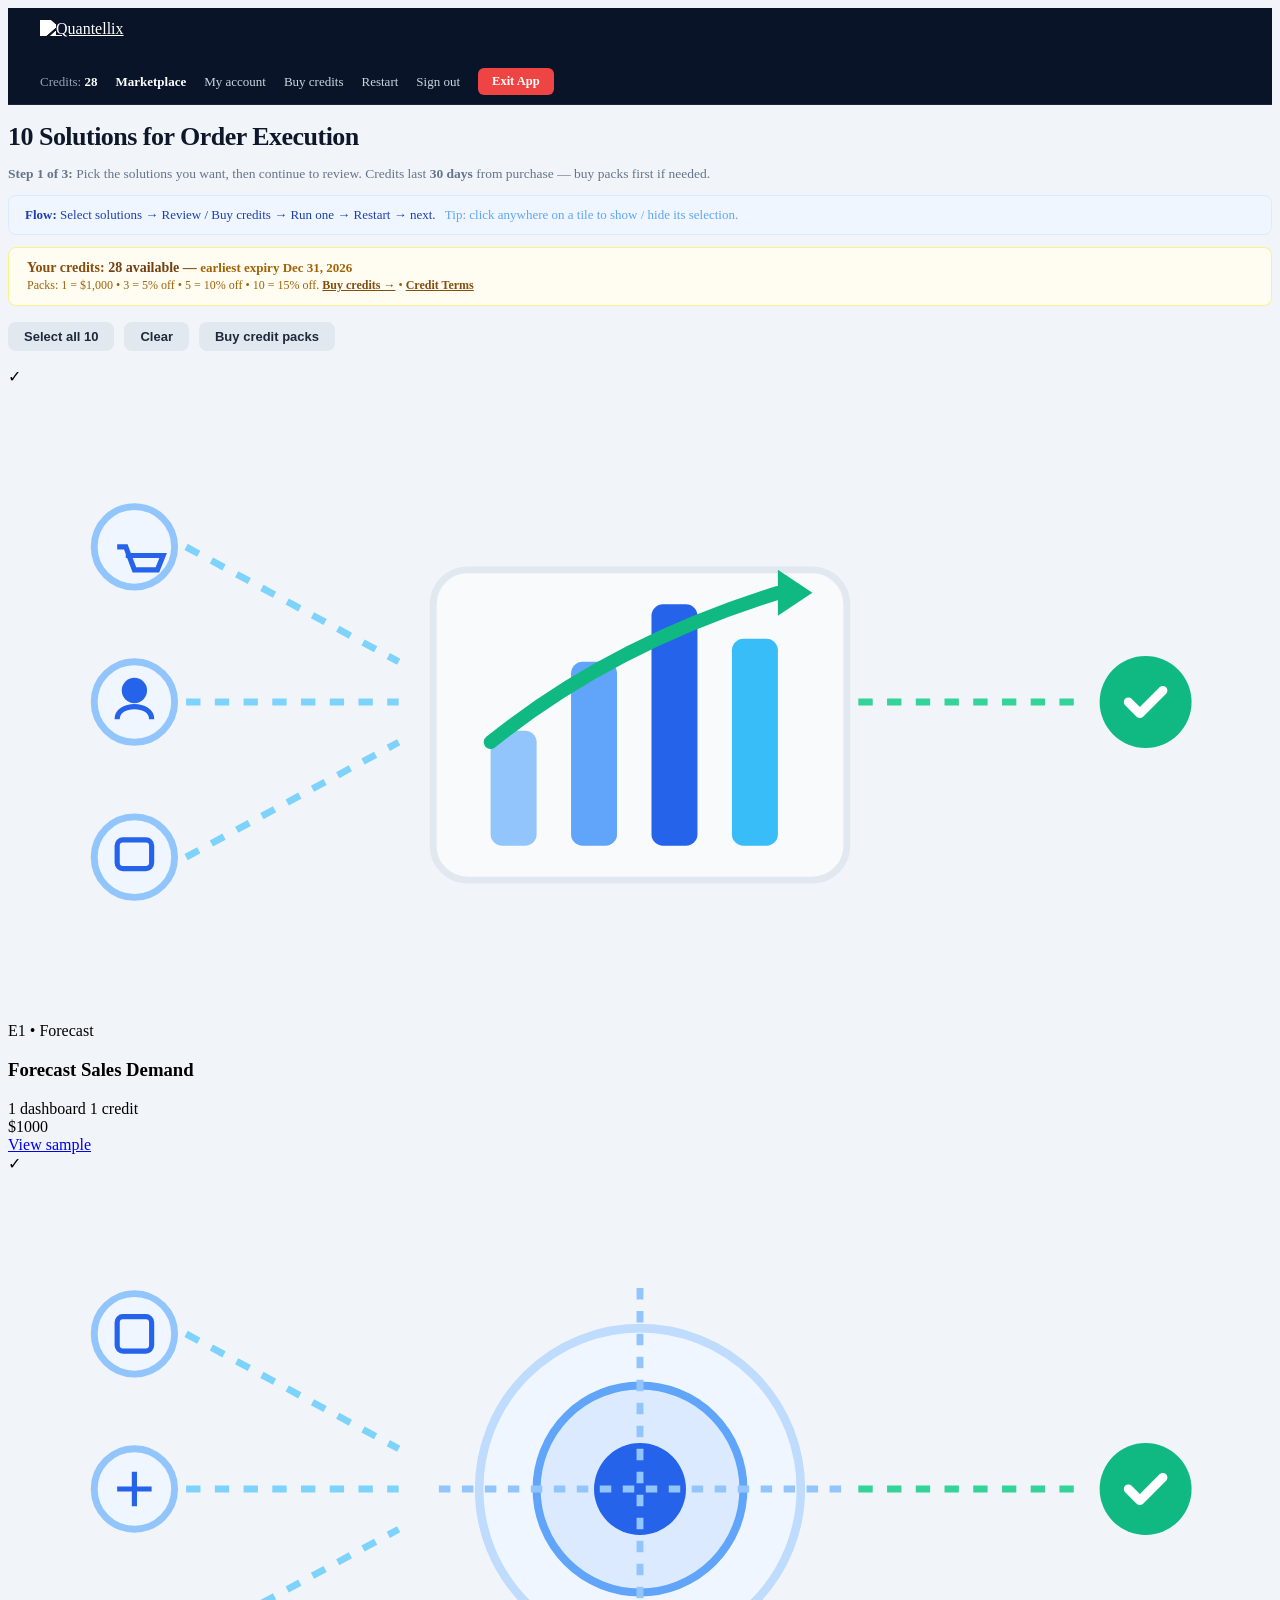
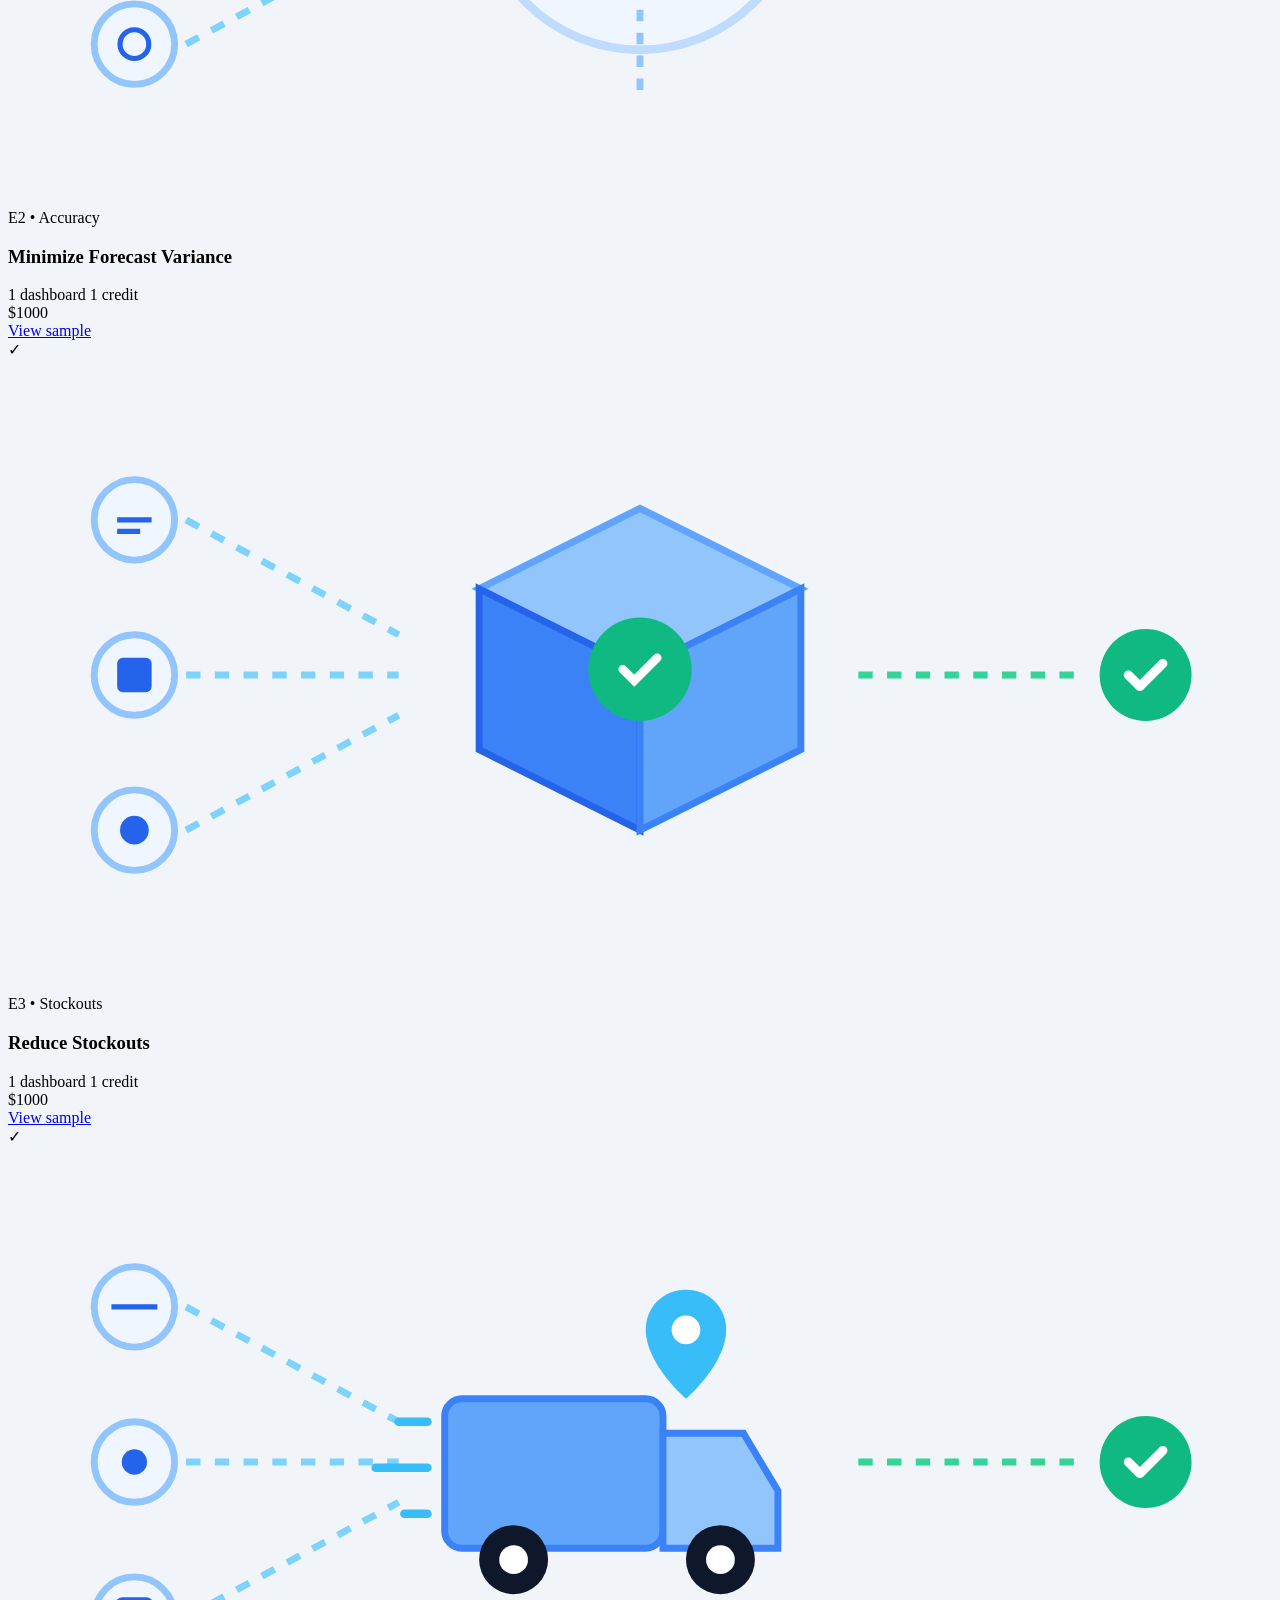
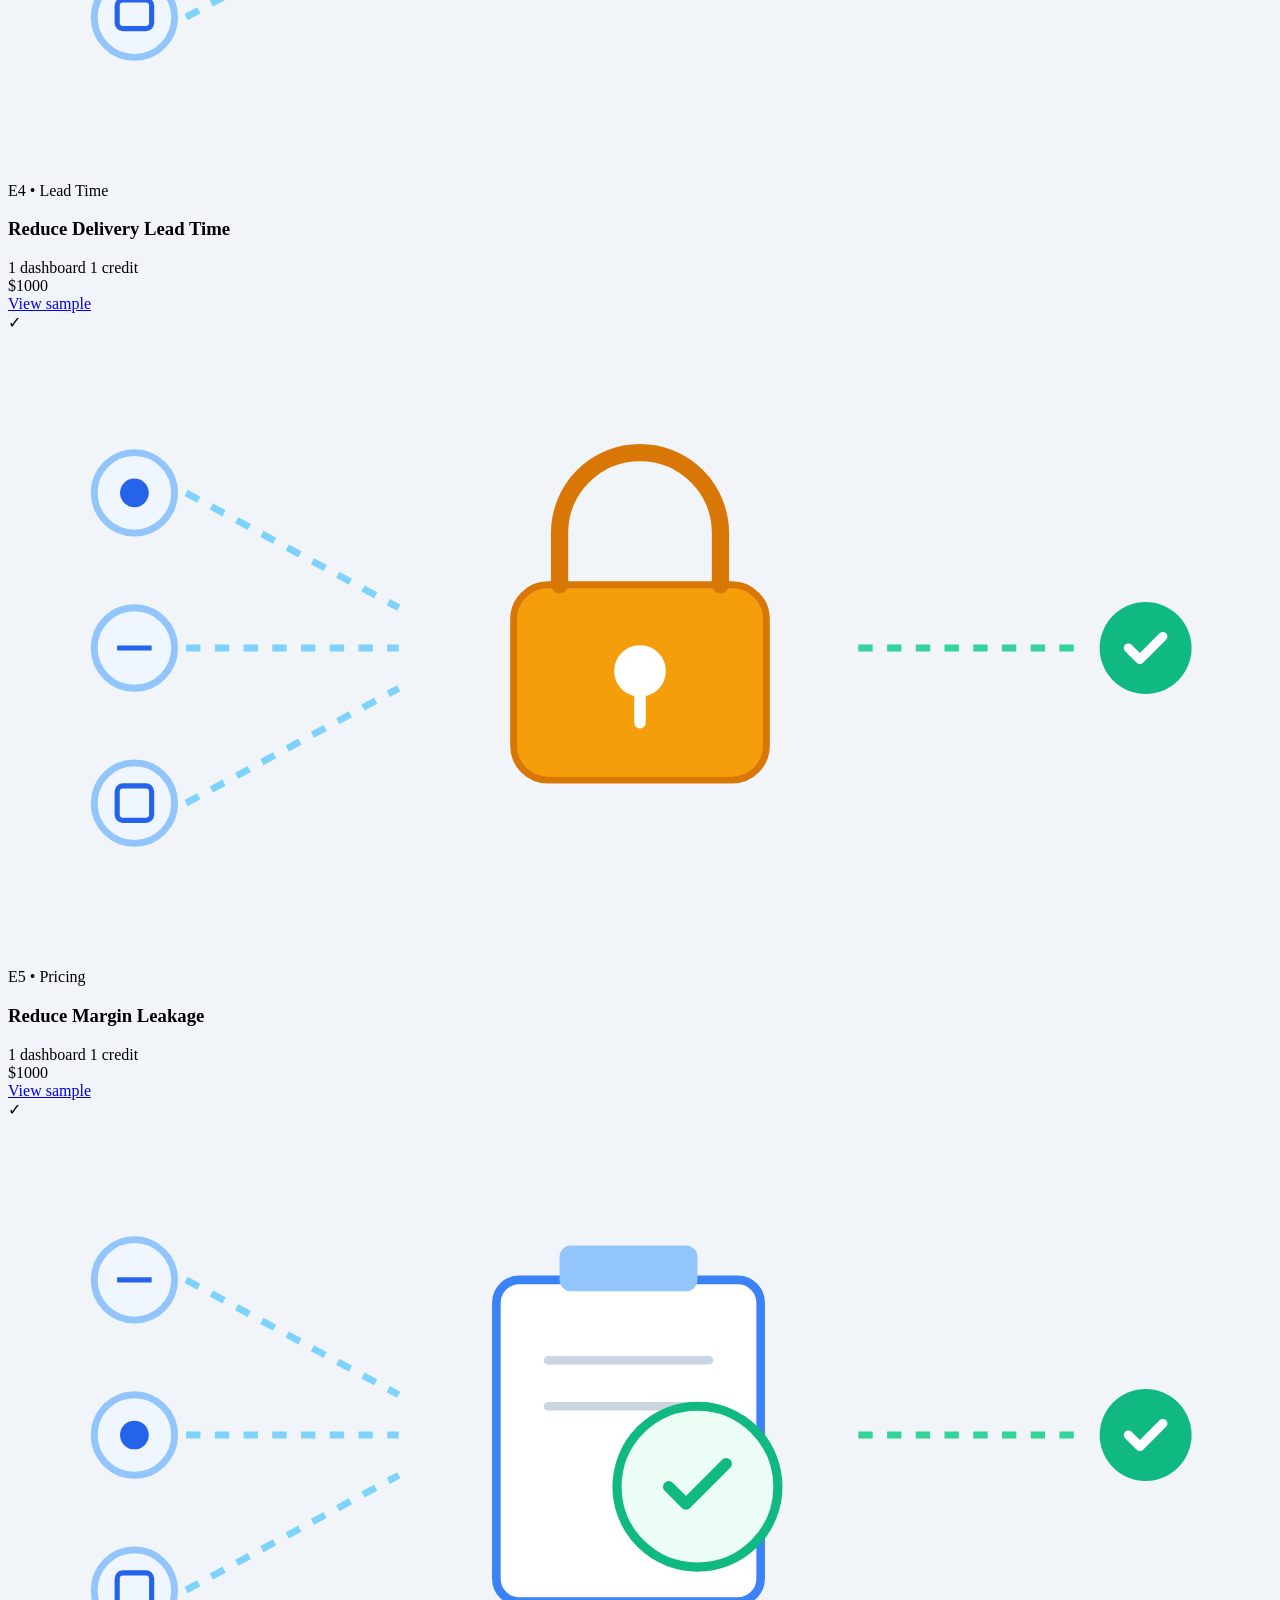
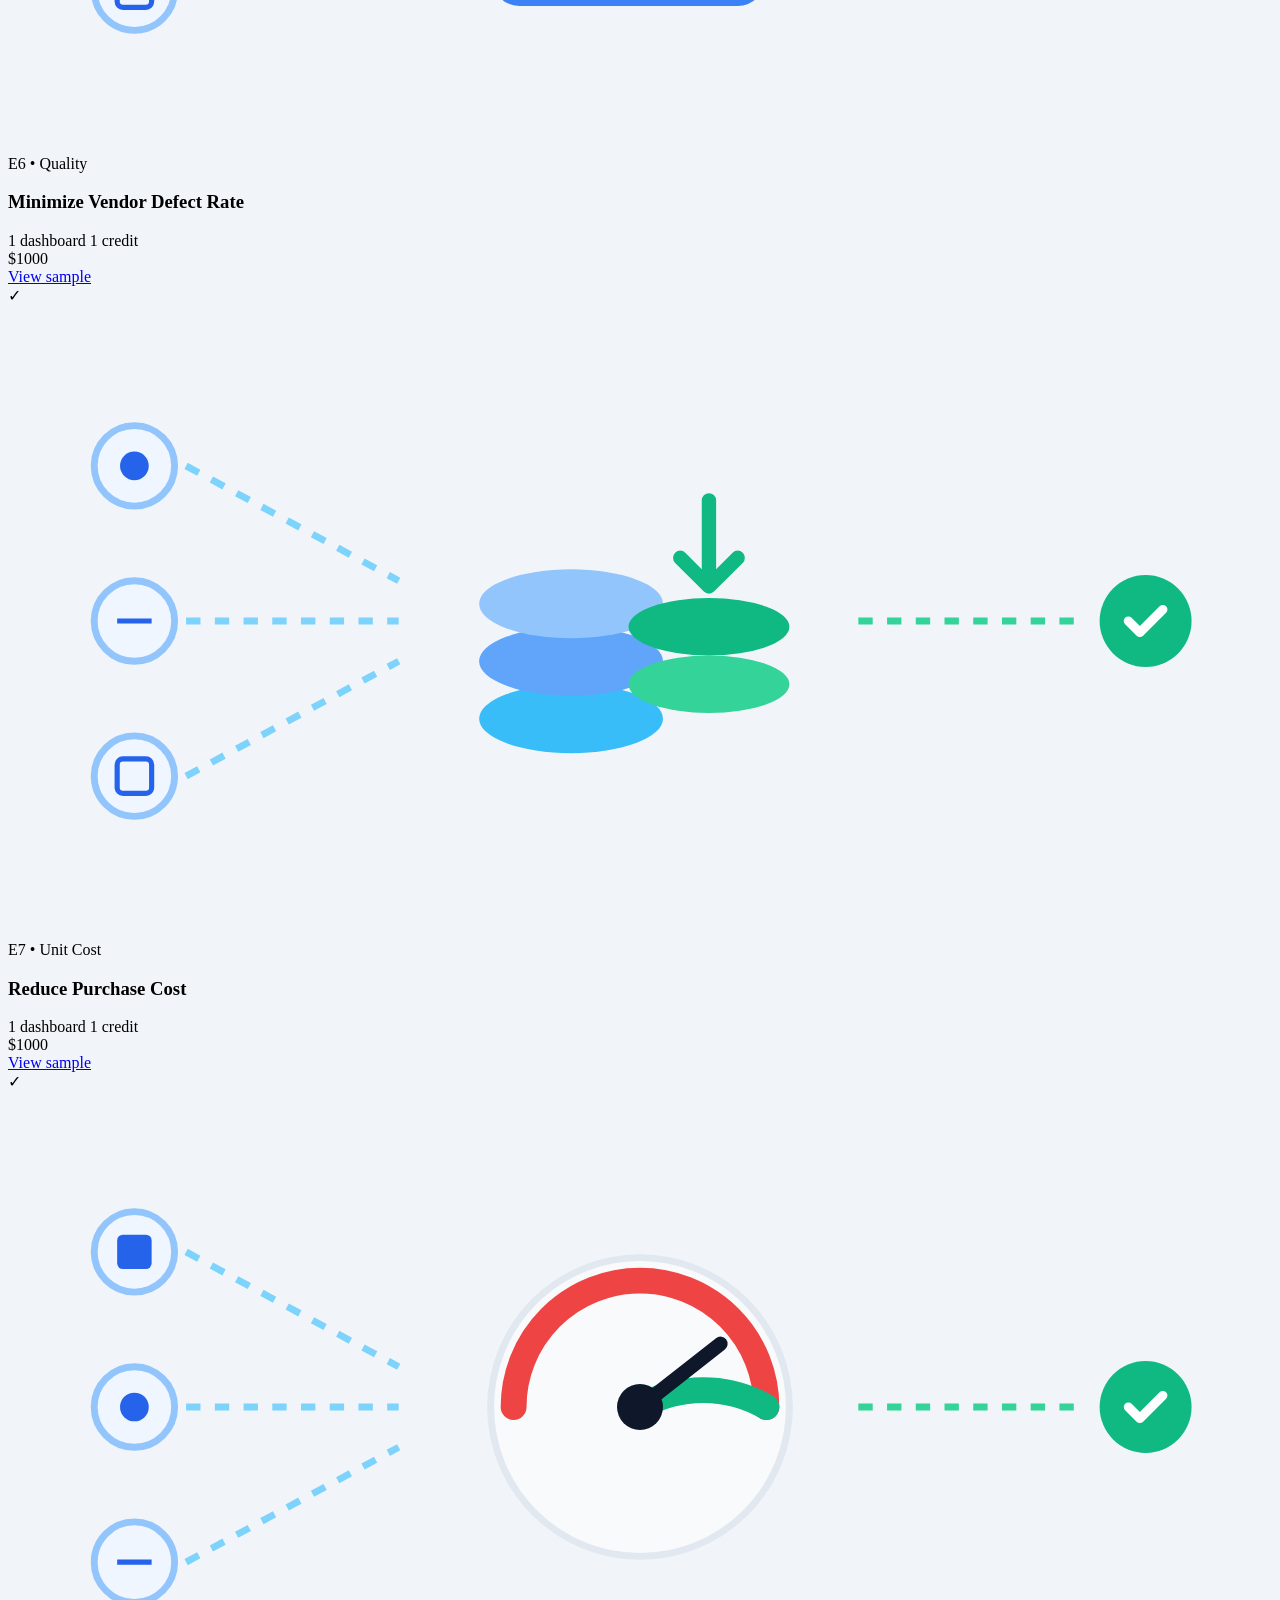
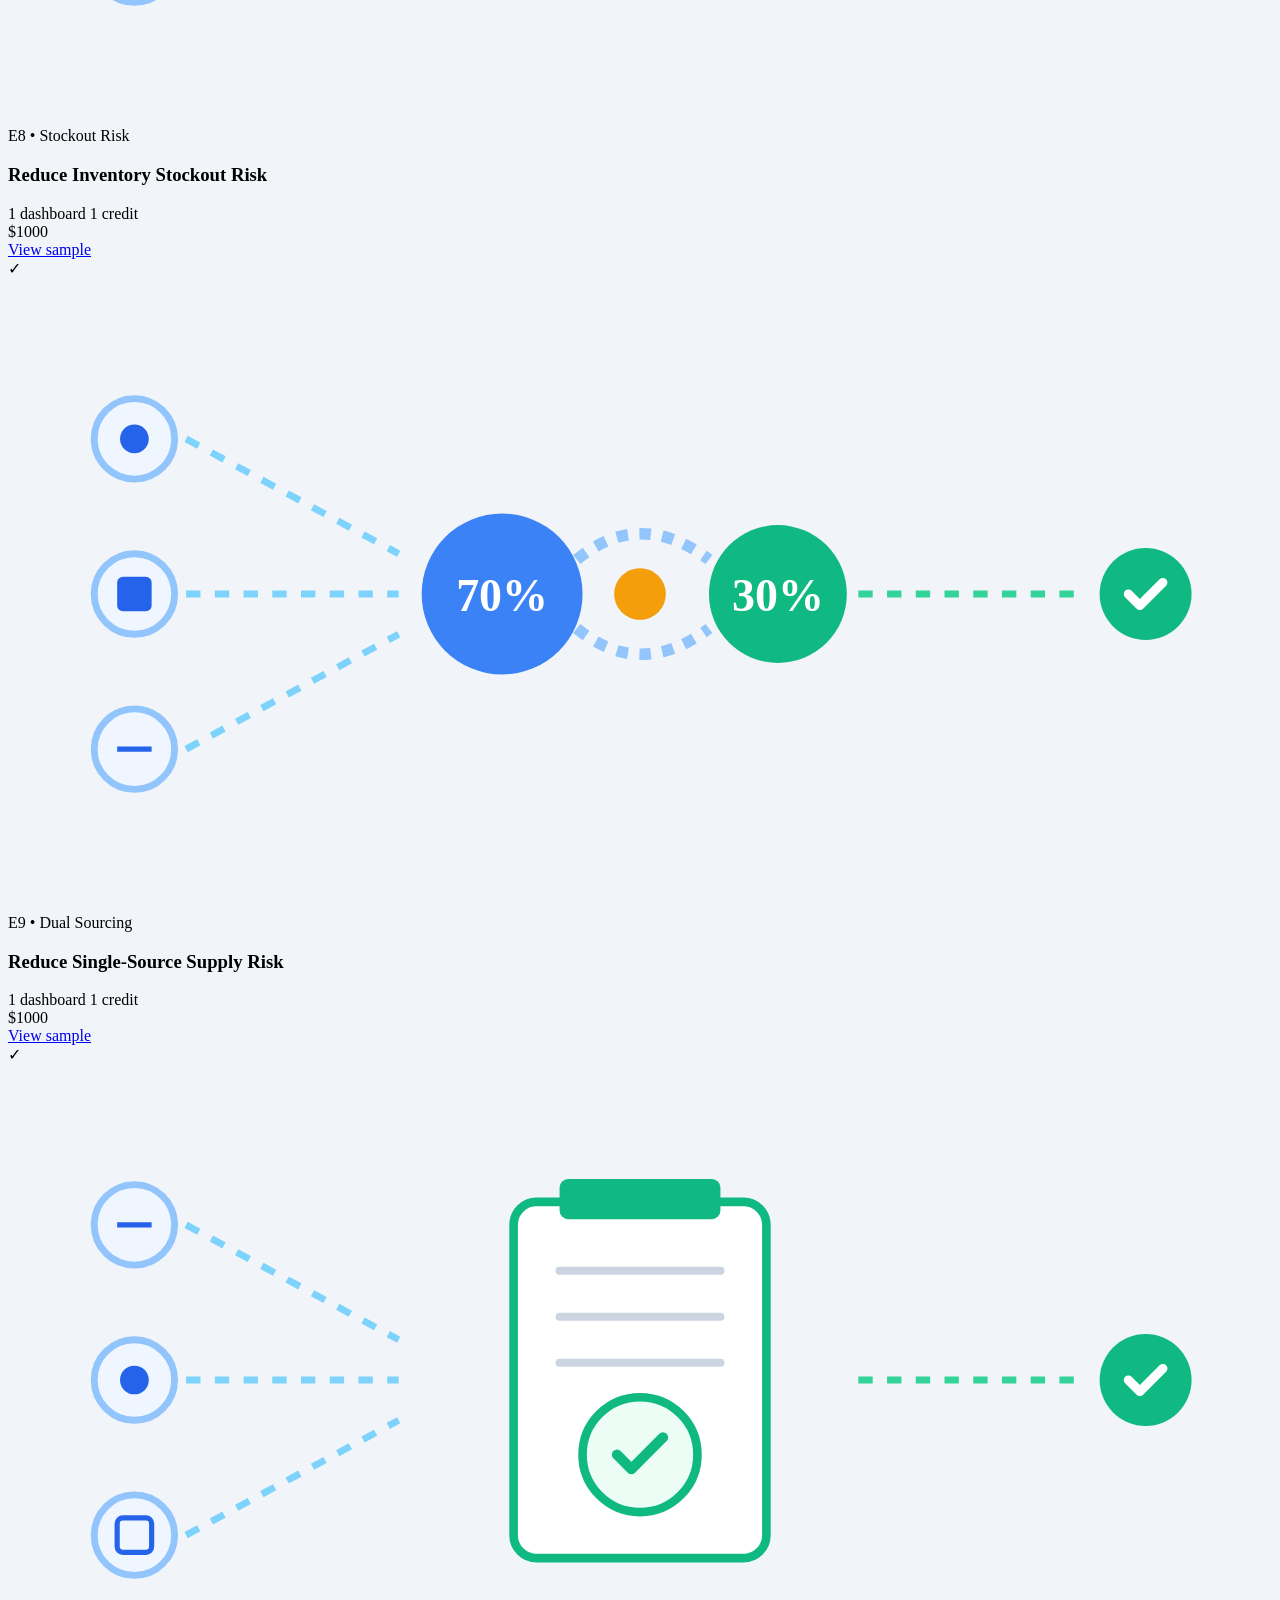
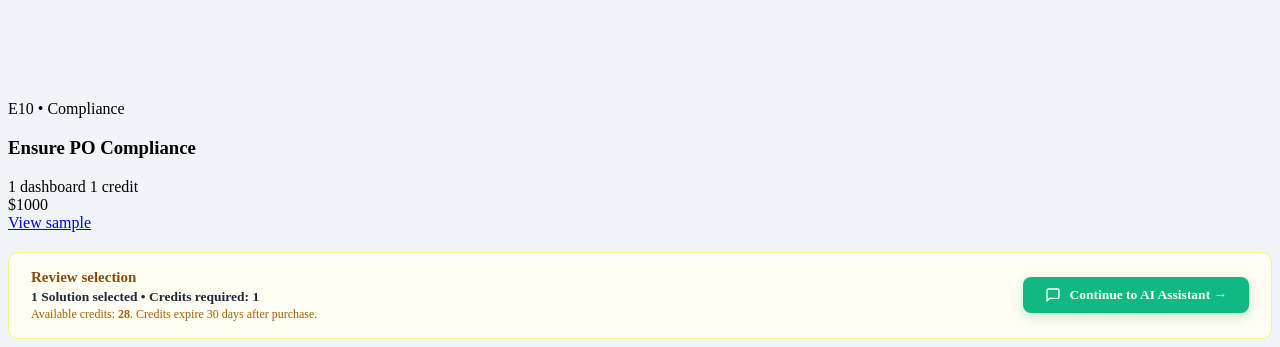
==== commit 7f62476d: "changes" ====
--- a/portal/templates/index.html
+++ b/portal/templates/index.html
@@ -3,8 +3,8 @@
 <head>
   <meta charset="UTF-8">
   <meta name="viewport" content="width=device-width, initial-scale=1.0">
-  <title>E-Commerce Order Execution | Quantellix AI</title>
-  <link rel="stylesheet" href="/static/css/styles.css?v=7.0">
+  <title>10 Solutions for Order Execution | Quantellix AI</title>
+  <link rel="stylesheet" href="/static/css/styles.css?v=8.0">
   <link rel="icon" href="/static/images/quantellix-logo-dark.png" type="image/png">
 </head>
 <body style="background-color: #f1f5f9; min-height: 100vh;">
@@ -20,10 +20,10 @@
     </div>
 
     <div class="nav-right" style="display: flex; align-items: center; gap: 18px;">
-      <span class="nav-credits" style="font-size: 13px; color: #94a3b8;">Credits: <strong style="color: #ffffff;">0</strong></span>
+      <span class="nav-credits" style="font-size: 13px; color: #94a3b8;">Credits: <strong style="color: #ffffff;">28</strong></span>
       <a href="/portal/marketplace" class="nav-link" style="font-size: 13px; color: #ffffff; font-weight: 600; text-decoration: none;">Marketplace</a>
       <a href="javascript:void(0)" onclick="alert('Account: Quantellix Enterprise Tier');" class="nav-link" style="font-size: 13px; color: #cbd5e1; text-decoration: none;">My account</a>
-      <a href="#buy" class="nav-link" style="font-size: 13px; color: #cbd5e1; text-decoration: none;">Buy credits</a>
+      <a href="javascript:void(0)" onclick="alert('Credit packs: 1=$1,000 | 3=5% off | 5=10% off | 10=15% off');" class="nav-link" style="font-size: 13px; color: #cbd5e1; text-decoration: none;">Buy credits</a>
       <a href="/portal/marketplace" class="nav-link" onclick="resetSelections();" style="font-size: 13px; color: #cbd5e1; text-decoration: none;">Restart</a>
       <a href="javascript:void(0)" onclick="confirmSignOut();" class="nav-link" style="font-size: 13px; color: #cbd5e1; text-decoration: none;">Sign out</a>
       <a href="/portal/marketplace" class="btn-exit-app" style="background: #ef4444; color: #ffffff; padding: 6px 14px; border-radius: 6px; font-size: 12.5px; font-weight: 700; text-decoration: none; display: inline-flex; align-items: center;">Exit App</a>
@@ -31,517 +31,538 @@
   </header>
 
   <!-- =========================================================================
-       MAIN CONTENT CONTAINER (Centered with generous white/light side margins)
+       MAIN CONTENT CONTAINER (5 In A Row Layout Matching Reference Standard)
        ========================================================================= -->
   <main class="main-wrapper">
     <div class="content-card">
 
-      <!-- Card Title & Subtitle -->
+      <!-- Header Title & Subtitle -->
       <div class="portal-header" style="margin-bottom: 12px;">
-        <h1 class="portal-title" style="font-size: 24px; font-weight: 800; color: #0f172a; margin-bottom: 3px; letter-spacing: -0.02em;">E-Commerce Order Execution</h1>
-        <p class="portal-subtitle" style="font-size: 13px; color: #64748b;">Step 1 of 11: Pick the operational stage you want to open, then review its dashboard.</p>
+        <h1 class="portal-title" style="font-size: 26px; font-weight: 800; color: #0f172a; margin-bottom: 4px; letter-spacing: -0.02em;">10 Solutions for Order Execution</h1>
+        <p class="portal-subtitle" style="font-size: 13.5px; color: #64748b;"><strong>Step 1 of 3:</strong> Pick the solutions you want, then continue to review. Credits last <strong>30 days</strong> from purchase &mdash; buy packs first if needed.</p>
       </div>
 
-      <!-- Yellow Announcement Box (Matching Reference Screenshot) -->
-      <div class="callout-box" style="background: #fffdf5; border: 1px solid #fef3c7; border-radius: 7px; padding: 11px 15px; margin-bottom: 14px;">
-        <div style="font-size: 12.5px; line-height: 1.45; color: #78350f;">
-          <div style="font-weight: 800; color: #92400e; margin-bottom: 1px;">11 operational stages &mdash; each stage has its own dashboard.</div>
-          <div style="color: #a16207; font-size: 11.5px;">The structure follows the supplied Quantellix.AI marketplace page; the content is mapped directly to the supplied Order Execution framework.</div>
-        </div>
+      <!-- Flow Info Callout Box (Matching Reference Screenshot) -->
+      <div style="background: #eff6ff; border: 1px solid #dbeafe; border-radius: 8px; padding: 11px 16px; margin-bottom: 12px; font-size: 13px; color: #1e40af; font-weight: 500;">
+        <strong>Flow:</strong> Select solutions &rarr; Review / Buy credits &rarr; Run one &rarr; Restart &rarr; next. <span style="color: #60a5fa; margin-left: 6px;">Tip: click anywhere on a tile to show / hide its selection.</span>
       </div>
 
-      <!-- Toolbar Quick Actions -->
-      <div class="controls-toolbar" style="display: flex; gap: 8px; margin-bottom: 14px;">
-        <button class="btn-pill" id="btnSelectE1" onclick="selectStageOnly('e1')" style="background: #e2e8f0; border: none; padding: 5px 12px; border-radius: 5px; font-size: 11.5px; font-weight: 700; color: #1e293b; cursor: pointer;">Select E1</button>
-        <button class="btn-pill" id="btnSelectAll" onclick="selectAllStages()" style="background: #e2e8f0; border: none; padding: 5px 12px; border-radius: 5px; font-size: 11.5px; font-weight: 700; color: #1e293b; cursor: pointer;">Select all 11</button>
-        <button class="btn-pill" id="btnClear" onclick="clearSelections()" style="background: #e2e8f0; border: none; padding: 5px 12px; border-radius: 5px; font-size: 11.5px; font-weight: 700; color: #1e293b; cursor: pointer;">Clear</button>
+      <!-- Credits Banner (Matching Reference Screenshot) -->
+      <div style="background: #fffdf2; border: 1px solid #fef08a; border-radius: 8px; padding: 12px 18px; margin-bottom: 16px; display: flex; justify-content: space-between; align-items: center; flex-wrap: wrap; gap: 10px;">
+        <div>
+          <div style="font-size: 14px; font-weight: 800; color: #854d0e; margin-bottom: 2px;">
+            Your credits: <span style="font-weight: 800; color: #713f12;">28 available</span> &mdash; <span style="font-weight: 600; font-size: 13px; color: #a16207;">earliest expiry Dec 31, 2026</span>
+          </div>
+          <div style="font-size: 12px; color: #a16207;">
+            Packs: 1 = $1,000 &bull; 3 = 5% off &bull; 5 = 10% off &bull; 10 = 15% off. <a href="javascript:void(0)" onclick="alert('Credit packs available: 1 pack ($1,000), 3 packs ($2,850), 5 packs ($4,500), 10 packs ($8,500)');" style="color: #854d0e; font-weight: 700; text-decoration: underline;">Buy credits &rarr;</a> &bull; <a href="javascript:void(0)" onclick="alert('Credit Terms: Credits are valid for 30 days and only deducted upon successful dashboard generation.');" style="color: #854d0e; font-weight: 700; text-decoration: underline;">Credit Terms</a>
+          </div>
+        </div>
       </div>
 
+      <!-- Toolbar Buttons (Matching Reference Screenshot) -->
+      <div style="display: flex; gap: 10px; margin-bottom: 16px; align-items: center;">
+        <button id="btnSelectAll" onclick="selectAllSolutions()" style="background: #e2e8f0; border: none; padding: 7px 16px; border-radius: 8px; font-size: 13px; font-weight: 700; color: #1e293b; cursor: pointer; transition: all 0.2s ease;">Select all 10</button>
+        <button id="btnClear" onclick="clearSelections()" style="background: #e2e8f0; border: none; padding: 7px 16px; border-radius: 8px; font-size: 13px; font-weight: 700; color: #1e293b; cursor: pointer; transition: all 0.2s ease;">Clear</button>
+        <button id="btnBuyPacks" onclick="alert('Credit packs available: 1 pack ($1,000), 3 packs ($2,850), 5 packs ($4,500), 10 packs ($8,500)');" style="background: #e2e8f0; border: none; padding: 7px 16px; border-radius: 8px; font-size: 13px; font-weight: 700; color: #1e293b; cursor: pointer; transition: all 0.2s ease;">Buy credit packs</button>
+      </div>
+
       <!-- =====================================================================
-           THE 11 OPERATIONAL STAGES GRID (4 PER ROW)
+           THE 10 SOLUTIONS GRID (5 PER ROW x 2 ROWS)
            ===================================================================== -->
       <div class="stages-grid">
 
-        <!-- STAGE 1: E1 ★ First (Forecast Sales Demand) -->
+        <!-- 1. E1: Forecast Sales Demand -->
         <div class="stage-card selected" id="card-e1" onclick="toggleCardSelection('e1')">
-          <div>
-            <div class="card-header-bar">
-              <span class="stage-badge badge-s1">E1 ★ First</span>
-              <div class="card-select-checkbox" id="checkbox-e1">
-                <span class="checkbox-icon">✓</span>
-              </div>
-            </div>
-
-            <!-- Illustration with connected check badge (matching screenshot) -->
-            <div class="card-illustration">
-              <svg class="illustration-svg" viewBox="0 0 130 65" fill="none">
-                <circle cx="20" cy="35" r="7" fill="#eff6ff" />
-                <circle cx="20" cy="33" r="2.5" fill="#2563eb" />
-                <path d="M16 38c0-2 2-3 4-3s4 1 4 3" stroke="#2563eb" stroke-width="1.2" />
-                <line x1="28" y1="35" x2="38" y2="35" stroke="#94a3b8" stroke-width="1" stroke-dasharray="2 2" />
-                <path d="M42 26h4l3 11h9l2.5-7h-14.5" stroke="#2563eb" stroke-width="1.6" stroke-linecap="round" stroke-linejoin="round" />
-                <circle cx="48" cy="40" r="1.5" fill="#2563eb" />
-                <circle cx="55" cy="40" r="1.5" fill="#2563eb" />
-                <line x1="62" y1="33" x2="94" y2="33" stroke="#10b981" stroke-width="1.2" stroke-dasharray="2 2" />
-                <circle cx="104" cy="33" r="8" fill="#10b981" />
-                <path d="M101 33l2 2 4-4" stroke="#ffffff" stroke-width="1.6" stroke-linecap="round" stroke-linejoin="round" />
-              </svg>
-            </div>
-
-            <div class="card-body">
-              <h2 class="stage-card-title">Forecast Sales Demand</h2>
-              <div class="stage-card-bullets">
-                <div class="stage-bullet-line1">Sales Velocity &bull; Daily Burn Rate</div>
-                <div class="stage-bullet-line2">Predicts daily customer demand to stop stockout guesswork.</div>
-              </div>
-            </div>
-          </div>
-
-          <div class="stage-card-footer">
-            <div class="pricing-badge-group">
-              <span class="pricing-pill">1 dashboard</span>
-              <span class="pricing-pill">1 stage</span>
-              <span class="pricing-pill pricing-pill-price">$1000</span>
-            </div>
+          <div class="card-checkbox-top">
+            <div class="card-select-checkbox" id="checkbox-e1">
+              <span class="checkbox-icon">✓</span>
+            </div>
+          </div>
+          <div class="card-illustration">
+            <svg class="illustration-svg" viewBox="0 0 220 110" fill="none">
+              <!-- Left Stack of 3 Micro-Icons -->
+              <circle cx="22" cy="28" r="7" fill="#eff6ff" stroke="#93c5fd" stroke-width="1.2" />
+              <path d="M19 28h1.5l1.5 4h4l1-2.5h-6.5" stroke="#2563eb" stroke-width="0.9" />
+              <circle cx="22" cy="55" r="7" fill="#eff6ff" stroke="#93c5fd" stroke-width="1.2" />
+              <circle cx="22" cy="53" r="2.2" fill="#2563eb" />
+              <path d="M19 58c0-1.5 1.5-2.2 3-2.2s3 0.7 3 2.2" stroke="#2563eb" stroke-width="0.9" />
+              <circle cx="22" cy="82" r="7" fill="#eff6ff" stroke="#93c5fd" stroke-width="1.2" />
+              <rect x="19" y="79" width="6" height="5" rx="1" stroke="#2563eb" stroke-width="0.9" />
+              <!-- Inward Flow Lines -->
+              <line x1="31" y1="28" x2="68" y2="48" stroke="#7dd3fc" stroke-width="1.2" stroke-dasharray="2.5 2.5" />
+              <line x1="31" y1="55" x2="68" y2="55" stroke="#7dd3fc" stroke-width="1.2" stroke-dasharray="2.5 2.5" />
+              <line x1="31" y1="82" x2="68" y2="62" stroke="#7dd3fc" stroke-width="1.2" stroke-dasharray="2.5 2.5" />
+              <!-- Center 3D Chart Illustration -->
+              <rect x="74" y="32" width="72" height="54" rx="6" fill="#f8fafc" stroke="#e2e8f0" stroke-width="1.2" />
+              <rect x="84" y="60" width="8" height="20" rx="2" fill="#93c5fd" />
+              <rect x="98" y="48" width="8" height="32" rx="2" fill="#60a5fa" />
+              <rect x="112" y="38" width="8" height="42" rx="2" fill="#2563eb" />
+              <rect x="126" y="44" width="8" height="36" rx="2" fill="#38bdf8" />
+              <!-- Upward Trend Line -->
+              <path d="M84 62 Q 105 45, 134 36" stroke="#10b981" stroke-width="2.4" stroke-linecap="round" fill="none" />
+              <polygon points="134,32 140,36 134,40" fill="#10b981" />
+              <!-- Right Output Stream & Check Badge -->
+              <line x1="148" y1="55" x2="188" y2="55" stroke="#34d399" stroke-width="1.2" stroke-dasharray="2.5 2.5" />
+              <circle cx="198" cy="55" r="8" fill="#10b981" />
+              <path d="M195 55l2 2 4-4" stroke="#ffffff" stroke-width="1.6" stroke-linecap="round" stroke-linejoin="round" />
+            </svg>
+          </div>
+          <div class="card-body">
+            <span class="solution-code-label">E1 &bull; Forecast</span>
+            <h3 class="stage-card-title">Forecast Sales Demand</h3>
+          </div>
+          <div class="stage-card-footer">
+            <div class="pricing-badge-group">
+              <span class="pricing-pill">1 dashboard</span>
+              <span class="pricing-pill">1 credit</span>
+            </div>
+            <div class="pricing-pill-price">$1000</div>
             <a href="/portal/marketplace/sales_forecasting?target=target1" class="btn-card-view-dashboard" onclick="event.stopPropagation();">
               View sample
             </a>
           </div>
         </div>
 
-        <!-- STAGE 2: E2 (Minimize Forecast Variance) -->
+        <!-- 2. E2: Minimize Forecast Variance -->
         <div class="stage-card" id="card-e2" onclick="toggleCardSelection('e2')">
-          <div>
-            <div class="card-header-bar">
-              <span class="stage-badge badge-s2">E2</span>
-              <div class="card-select-checkbox" id="checkbox-e2">
-                <span class="checkbox-icon">✓</span>
-              </div>
-            </div>
-
-            <div class="card-illustration">
-              <svg class="illustration-svg" viewBox="0 0 130 65" fill="none">
-                <path d="M22 25l8-5 8 5v12l-8 5-8-5z" fill="#3b82f6" />
-                <line x1="38" y1="31" x2="48" y2="31" stroke="#94a3b8" stroke-width="1" stroke-dasharray="2 2" />
-                <rect x="52" y="16" width="26" height="34" rx="2.5" fill="#ffffff" stroke="#3b82f6" stroke-width="1.4" />
-                <rect x="58" y="13" width="14" height="5" rx="1" fill="#93c5fd" />
-                <path d="M57 26l2 2 4-4" stroke="#10b981" stroke-width="1.5" stroke-linecap="round" stroke-linejoin="round" />
-                <path d="M57 34l2 2 4-4" stroke="#10b981" stroke-width="1.5" stroke-linecap="round" stroke-linejoin="round" />
-                <line x1="80" y1="31" x2="94" y2="31" stroke="#10b981" stroke-width="1.2" stroke-dasharray="2 2" />
-                <circle cx="104" cy="31" r="8" fill="#10b981" />
-                <path d="M101 31l2 2 4-4" stroke="#ffffff" stroke-width="1.6" stroke-linecap="round" stroke-linejoin="round" />
-              </svg>
-            </div>
-
-            <div class="card-body">
-              <h2 class="stage-card-title">Minimize Forecast Variance</h2>
-              <div class="stage-card-bullets">
-                <div class="stage-bullet-line1">Forecast Accuracy &bull; Error Control</div>
-                <div class="stage-bullet-line2">Cuts actual vs predicted sales gap to defend against spikes.</div>
-              </div>
-            </div>
-          </div>
-
-          <div class="stage-card-footer">
-            <div class="pricing-badge-group">
-              <span class="pricing-pill">1 dashboard</span>
-              <span class="pricing-pill">1 stage</span>
-              <span class="pricing-pill pricing-pill-price">$1000</span>
-            </div>
+          <div class="card-checkbox-top">
+            <div class="card-select-checkbox" id="checkbox-e2">
+              <span class="checkbox-icon">✓</span>
+            </div>
+          </div>
+          <div class="card-illustration">
+            <svg class="illustration-svg" viewBox="0 0 220 110" fill="none">
+              <!-- Left Stack of 3 Micro-Icons -->
+              <circle cx="22" cy="28" r="7" fill="#eff6ff" stroke="#93c5fd" stroke-width="1.2" />
+              <rect x="19" y="25" width="6" height="6" rx="1" stroke="#2563eb" stroke-width="0.9" />
+              <circle cx="22" cy="55" r="7" fill="#eff6ff" stroke="#93c5fd" stroke-width="1.2" />
+              <path d="M19 55h6M22 52v6" stroke="#2563eb" stroke-width="0.9" />
+              <circle cx="22" cy="82" r="7" fill="#eff6ff" stroke="#93c5fd" stroke-width="1.2" />
+              <circle cx="22" cy="82" r="2.5" stroke="#2563eb" stroke-width="0.9" />
+              <!-- Inward Flow Lines -->
+              <line x1="31" y1="28" x2="68" y2="48" stroke="#7dd3fc" stroke-width="1.2" stroke-dasharray="2.5 2.5" />
+              <line x1="31" y1="55" x2="68" y2="55" stroke="#7dd3fc" stroke-width="1.2" stroke-dasharray="2.5 2.5" />
+              <line x1="31" y1="82" x2="68" y2="62" stroke="#7dd3fc" stroke-width="1.2" stroke-dasharray="2.5 2.5" />
+              <!-- Center Precision Target & Shield -->
+              <circle cx="110" cy="55" r="28" fill="#eff6ff" stroke="#bfdbfe" stroke-width="1.5" />
+              <circle cx="110" cy="55" r="18" fill="#dbeafe" stroke="#60a5fa" stroke-width="1.4" />
+              <circle cx="110" cy="55" r="8" fill="#2563eb" />
+              <line x1="110" y1="20" x2="110" y2="90" stroke="#93c5fd" stroke-width="1.2" stroke-dasharray="2 2" />
+              <line x1="75" y1="55" x2="145" y2="55" stroke="#93c5fd" stroke-width="1.2" stroke-dasharray="2 2" />
+              <!-- Right Output Stream & Check Badge -->
+              <line x1="148" y1="55" x2="188" y2="55" stroke="#34d399" stroke-width="1.2" stroke-dasharray="2.5 2.5" />
+              <circle cx="198" cy="55" r="8" fill="#10b981" />
+              <path d="M195 55l2 2 4-4" stroke="#ffffff" stroke-width="1.6" stroke-linecap="round" stroke-linejoin="round" />
+            </svg>
+          </div>
+          <div class="card-body">
+            <span class="solution-code-label">E2 &bull; Accuracy</span>
+            <h3 class="stage-card-title">Minimize Forecast Variance</h3>
+          </div>
+          <div class="stage-card-footer">
+            <div class="pricing-badge-group">
+              <span class="pricing-pill">1 dashboard</span>
+              <span class="pricing-pill">1 credit</span>
+            </div>
+            <div class="pricing-pill-price">$1000</div>
             <a href="/portal/marketplace/sales_forecasting?target=target2" class="btn-card-view-dashboard" onclick="event.stopPropagation();">
               View sample
             </a>
           </div>
         </div>
 
-        <!-- STAGE 3: E3 (Reduce Stockouts) -->
+        <!-- 3. E3: Reduce Stockouts -->
         <div class="stage-card" id="card-e3" onclick="toggleCardSelection('e3')">
-          <div>
-            <div class="card-header-bar">
-              <span class="stage-badge badge-s2">E3</span>
-              <div class="card-select-checkbox" id="checkbox-e3">
-                <span class="checkbox-icon">✓</span>
-              </div>
-            </div>
-
-            <div class="card-illustration">
-              <svg class="illustration-svg" viewBox="0 0 130 65" fill="none">
-                <rect x="18" y="24" width="16" height="11" rx="1.5" fill="#2563eb" />
-                <line x1="36" y1="30" x2="48" y2="30" stroke="#94a3b8" stroke-width="1" stroke-dasharray="2 2" />
-                <path d="M62 16l14 8v16l-14 8-14-8V24z" fill="#2563eb" />
-                <path d="M62 26l4 4 8-8" stroke="#ffffff" stroke-width="1.8" stroke-linecap="round" stroke-linejoin="round" />
-                <line x1="78" y1="30" x2="94" y2="30" stroke="#10b981" stroke-width="1.2" stroke-dasharray="2 2" />
-                <circle cx="104" cy="30" r="8" fill="#10b981" />
-                <path d="M101 30l2 2 4-4" stroke="#ffffff" stroke-width="1.6" stroke-linecap="round" stroke-linejoin="round" />
-              </svg>
-            </div>
-
-            <div class="card-body">
-              <h2 class="stage-card-title">Reduce Stockouts</h2>
-              <div class="stage-card-bullets">
-                <div class="stage-bullet-line1">Stockout Deficit &bull; Safety Buffer</div>
-                <div class="stage-bullet-line2">Prevents empty shelves and protects daily sales revenue.</div>
-              </div>
-            </div>
-          </div>
-
-          <div class="stage-card-footer">
-            <div class="pricing-badge-group">
-              <span class="pricing-pill">1 dashboard</span>
-              <span class="pricing-pill">1 stage</span>
-              <span class="pricing-pill pricing-pill-price">$1000</span>
-            </div>
+          <div class="card-checkbox-top">
+            <div class="card-select-checkbox" id="checkbox-e3">
+              <span class="checkbox-icon">✓</span>
+            </div>
+          </div>
+          <div class="card-illustration">
+            <svg class="illustration-svg" viewBox="0 0 220 110" fill="none">
+              <!-- Left Stack of 3 Micro-Icons -->
+              <circle cx="22" cy="28" r="7" fill="#eff6ff" stroke="#93c5fd" stroke-width="1.2" />
+              <path d="M19 28h6M19 30h4" stroke="#2563eb" stroke-width="0.9" />
+              <circle cx="22" cy="55" r="7" fill="#eff6ff" stroke="#93c5fd" stroke-width="1.2" />
+              <rect x="19" y="52" width="6" height="6" rx="1" fill="#2563eb" />
+              <circle cx="22" cy="82" r="7" fill="#eff6ff" stroke="#93c5fd" stroke-width="1.2" />
+              <circle cx="22" cy="82" r="2.5" fill="#2563eb" />
+              <!-- Inward Flow Lines -->
+              <line x1="31" y1="28" x2="68" y2="48" stroke="#7dd3fc" stroke-width="1.2" stroke-dasharray="2.5 2.5" />
+              <line x1="31" y1="55" x2="68" y2="55" stroke="#7dd3fc" stroke-width="1.2" stroke-dasharray="2.5 2.5" />
+              <line x1="31" y1="82" x2="68" y2="62" stroke="#7dd3fc" stroke-width="1.2" stroke-dasharray="2.5 2.5" />
+              <!-- Center 3D Pallet / Inventory Box -->
+              <path d="M110 26 L138 40 L110 54 L82 40 Z" fill="#93c5fd" stroke="#60a5fa" stroke-width="1.2" />
+              <path d="M82 40 L110 54 L110 82 L82 68 Z" fill="#3b82f6" stroke="#2563eb" stroke-width="1.2" />
+              <path d="M110 54 L138 40 L138 68 L110 82 Z" fill="#60a5fa" stroke="#3b82f6" stroke-width="1.2" />
+              <circle cx="110" cy="54" r="9" fill="#10b981" />
+              <path d="M107 54l2 2 4-4" stroke="#ffffff" stroke-width="1.5" stroke-linecap="round" />
+              <!-- Right Output Stream & Check Badge -->
+              <line x1="148" y1="55" x2="188" y2="55" stroke="#34d399" stroke-width="1.2" stroke-dasharray="2.5 2.5" />
+              <circle cx="198" cy="55" r="8" fill="#10b981" />
+              <path d="M195 55l2 2 4-4" stroke="#ffffff" stroke-width="1.6" stroke-linecap="round" stroke-linejoin="round" />
+            </svg>
+          </div>
+          <div class="card-body">
+            <span class="solution-code-label">E3 &bull; Stockouts</span>
+            <h3 class="stage-card-title">Reduce Stockouts</h3>
+          </div>
+          <div class="stage-card-footer">
+            <div class="pricing-badge-group">
+              <span class="pricing-pill">1 dashboard</span>
+              <span class="pricing-pill">1 credit</span>
+            </div>
+            <div class="pricing-pill-price">$1000</div>
             <a href="/portal/marketplace/demand_planning?target=target1" class="btn-card-view-dashboard" onclick="event.stopPropagation();">
               View sample
             </a>
           </div>
         </div>
 
-        <!-- STAGE 4: E4 (Maximize Delivery Reliability) -->
+        <!-- 4. E4: Reduce Delivery Lead Time -->
         <div class="stage-card" id="card-e4" onclick="toggleCardSelection('e4')">
-          <div>
-            <div class="card-header-bar">
-              <span class="stage-badge badge-s2">E4</span>
-              <div class="card-select-checkbox" id="checkbox-e4">
-                <span class="checkbox-icon">✓</span>
-              </div>
-            </div>
-
-            <div class="card-illustration">
-              <svg class="illustration-svg" viewBox="0 0 130 65" fill="none">
-                <rect x="18" y="24" width="22" height="18" rx="2" fill="#3b82f6" />
-                <path d="M15 24l13-9 13 9" stroke="#3b82f6" stroke-width="1.3" />
-                <line x1="42" y1="33" x2="52" y2="33" stroke="#94a3b8" stroke-width="1" stroke-dasharray="2 2" />
-                <path d="M60 22l6-4 6 4v8l-6 4-6-4z" fill="#10b981" />
-                <path d="M60 38l6-4 6 4v8l-6 4-6-4z" fill="#3b82f6" />
-                <line x1="74" y1="33" x2="94" y2="33" stroke="#10b981" stroke-width="1.2" stroke-dasharray="2 2" />
-                <circle cx="104" cy="33" r="8" fill="#10b981" />
-                <path d="M101 33l2 2 4-4" stroke="#ffffff" stroke-width="1.6" stroke-linecap="round" stroke-linejoin="round" />
-              </svg>
-            </div>
-
-            <div class="card-body">
-              <h2 class="stage-card-title">Maximize Delivery Reliability</h2>
-              <div class="stage-card-bullets">
-                <div class="stage-bullet-line1">On-Time Delivery &bull; Vendor SLA</div>
-                <div class="stage-bullet-line2">Tracks supplier speed to eliminate factory delays.</div>
-              </div>
-            </div>
-          </div>
-
-          <div class="stage-card-footer">
-            <div class="pricing-badge-group">
-              <span class="pricing-pill">1 dashboard</span>
-              <span class="pricing-pill">1 stage</span>
-              <span class="pricing-pill pricing-pill-price">$1000</span>
-            </div>
+          <div class="card-checkbox-top">
+            <div class="card-select-checkbox" id="checkbox-e4">
+              <span class="checkbox-icon">✓</span>
+            </div>
+          </div>
+          <div class="card-illustration">
+            <svg class="illustration-svg" viewBox="0 0 220 110" fill="none">
+              <!-- Left Stack of 3 Micro-Icons -->
+              <circle cx="22" cy="28" r="7" fill="#eff6ff" stroke="#93c5fd" stroke-width="1.2" />
+              <path d="M18 28h8" stroke="#2563eb" stroke-width="0.9" />
+              <circle cx="22" cy="55" r="7" fill="#eff6ff" stroke="#93c5fd" stroke-width="1.2" />
+              <circle cx="22" cy="55" r="2.2" fill="#2563eb" />
+              <circle cx="22" cy="82" r="7" fill="#eff6ff" stroke="#93c5fd" stroke-width="1.2" />
+              <rect x="19" y="79" width="6" height="5" rx="1" stroke="#2563eb" stroke-width="0.9" />
+              <!-- Inward Flow Lines -->
+              <line x1="31" y1="28" x2="68" y2="48" stroke="#7dd3fc" stroke-width="1.2" stroke-dasharray="2.5 2.5" />
+              <line x1="31" y1="55" x2="68" y2="55" stroke="#7dd3fc" stroke-width="1.2" stroke-dasharray="2.5 2.5" />
+              <line x1="31" y1="82" x2="68" y2="62" stroke="#7dd3fc" stroke-width="1.2" stroke-dasharray="2.5 2.5" />
+              <!-- Center 3D Delivery Truck (Exact match to Friend's Screenshot 1) -->
+              <rect x="76" y="44" width="38" height="26" rx="3" fill="#60a5fa" stroke="#3b82f6" stroke-width="1.2" />
+              <path d="M114 50 L128 50 L134 60 L134 70 L114 70 Z" fill="#93c5fd" stroke="#3b82f6" stroke-width="1.2" />
+              <circle cx="88" cy="72" r="6" fill="#0f172a" />
+              <circle cx="88" cy="72" r="2.5" fill="#ffffff" />
+              <circle cx="124" cy="72" r="6" fill="#0f172a" />
+              <circle cx="124" cy="72" r="2.5" fill="#ffffff" />
+              <!-- GPS Pin Above Truck -->
+              <path d="M118 25 C114 25, 111 28, 111 32 C111 38, 118 44, 118 44 C118 44, 125 38, 125 32 C125 28, 122 25, 118 25 Z" fill="#38bdf8" />
+              <circle cx="118" cy="32" r="2.5" fill="#ffffff" />
+              <!-- Motion Speed Streaks -->
+              <line x1="68" y1="48" x2="73" y2="48" stroke="#38bdf8" stroke-width="1.5" stroke-linecap="round" />
+              <line x1="64" y1="56" x2="73" y2="56" stroke="#38bdf8" stroke-width="1.5" stroke-linecap="round" />
+              <line x1="69" y1="64" x2="73" y2="64" stroke="#38bdf8" stroke-width="1.5" stroke-linecap="round" />
+              <!-- Right Output Stream & Check Badge -->
+              <line x1="148" y1="55" x2="188" y2="55" stroke="#34d399" stroke-width="1.2" stroke-dasharray="2.5 2.5" />
+              <circle cx="198" cy="55" r="8" fill="#10b981" />
+              <path d="M195 55l2 2 4-4" stroke="#ffffff" stroke-width="1.6" stroke-linecap="round" stroke-linejoin="round" />
+            </svg>
+          </div>
+          <div class="card-body">
+            <span class="solution-code-label">E4 &bull; Lead Time</span>
+            <h3 class="stage-card-title">Reduce Delivery Lead Time</h3>
+          </div>
+          <div class="stage-card-footer">
+            <div class="pricing-badge-group">
+              <span class="pricing-pill">1 dashboard</span>
+              <span class="pricing-pill">1 credit</span>
+            </div>
+            <div class="pricing-pill-price">$1000</div>
             <a href="/portal/marketplace/demand_planning?target=target2" class="btn-card-view-dashboard" onclick="event.stopPropagation();">
               View sample
             </a>
           </div>
         </div>
 
-        <!-- STAGE 5: E5 (Protect Pricing & Margins) -->
+        <!-- 5. E5: Reduce Margin Leakage -->
         <div class="stage-card" id="card-e5" onclick="toggleCardSelection('e5')">
-          <div>
-            <div class="card-header-bar">
-              <span class="stage-badge badge-s2">E5</span>
-              <div class="card-select-checkbox" id="checkbox-e5">
-                <span class="checkbox-icon">✓</span>
-              </div>
-            </div>
-
-            <div class="card-illustration">
-              <svg class="illustration-svg" viewBox="0 0 130 65" fill="none">
-                <path d="M40 18l15 8v16l-15-8z" fill="#93c5fd" />
-                <path d="M40 18L25 26v16l15-8z" fill="#3b82f6" />
-                <path d="M40 18l15 8-15 8-15-8z" fill="#60a5fa" />
-                <line x1="58" y1="28" x2="80" y2="28" stroke="#94a3b8" stroke-width="1" stroke-dasharray="2 2" />
-                <rect x="84" y="24" width="12" height="10" rx="1.5" fill="#f59e0b" />
-                <path d="M86.5 24v-3a3.5 3.5 0 0 1 7 0v3" stroke="#f59e0b" stroke-width="1.4" fill="none" />
-                <circle cx="106" cy="29" r="8" fill="#f59e0b" />
-                <path d="M103 29l2 2 4-4" stroke="#ffffff" stroke-width="1.5" stroke-linecap="round" />
-              </svg>
-            </div>
-
-            <div class="card-body">
-              <h2 class="stage-card-title">Protect Pricing &amp; Margins</h2>
-              <div class="stage-card-bullets">
-                <div class="stage-bullet-line1">Margin Floor &bull; Cost Cap</div>
-                <div class="stage-bullet-line2">Controls raw material costs to secure 35%+ gross profit margins.</div>
-              </div>
-            </div>
-          </div>
-
-          <div class="stage-card-footer">
-            <div class="pricing-badge-group">
-              <span class="pricing-pill">1 dashboard</span>
-              <span class="pricing-pill">1 stage</span>
-              <span class="pricing-pill pricing-pill-price">$1000</span>
-            </div>
+          <div class="card-checkbox-top">
+            <div class="card-select-checkbox" id="checkbox-e5">
+              <span class="checkbox-icon">✓</span>
+            </div>
+          </div>
+          <div class="card-illustration">
+            <svg class="illustration-svg" viewBox="0 0 220 110" fill="none">
+              <!-- Left Stack of 3 Micro-Icons -->
+              <circle cx="22" cy="28" r="7" fill="#eff6ff" stroke="#93c5fd" stroke-width="1.2" />
+              <circle cx="22" cy="28" r="2.5" fill="#2563eb" />
+              <circle cx="22" cy="55" r="7" fill="#eff6ff" stroke="#93c5fd" stroke-width="1.2" />
+              <path d="M19 55h6" stroke="#2563eb" stroke-width="0.9" />
+              <circle cx="22" cy="82" r="7" fill="#eff6ff" stroke="#93c5fd" stroke-width="1.2" />
+              <rect x="19" y="79" width="6" height="6" rx="1" stroke="#2563eb" stroke-width="0.9" />
+              <!-- Inward Flow Lines -->
+              <line x1="31" y1="28" x2="68" y2="48" stroke="#7dd3fc" stroke-width="1.2" stroke-dasharray="2.5 2.5" />
+              <line x1="31" y1="55" x2="68" y2="55" stroke="#7dd3fc" stroke-width="1.2" stroke-dasharray="2.5 2.5" />
+              <line x1="31" y1="82" x2="68" y2="62" stroke="#7dd3fc" stroke-width="1.2" stroke-dasharray="2.5 2.5" />
+              <!-- Center 3D Margin Lock & Price Tag -->
+              <rect x="88" y="44" width="44" height="34" rx="6" fill="#f59e0b" stroke="#d97706" stroke-width="1.2" />
+              <path d="M96 44v-9a14 14 0 0 1 28 0v9" stroke="#d97706" stroke-width="3" fill="none" stroke-linecap="round" />
+              <circle cx="110" cy="59" r="4.5" fill="#ffffff" />
+              <path d="M110 63v5" stroke="#ffffff" stroke-width="2" stroke-linecap="round" />
+              <!-- Right Output Stream & Check Badge -->
+              <line x1="148" y1="55" x2="188" y2="55" stroke="#34d399" stroke-width="1.2" stroke-dasharray="2.5 2.5" />
+              <circle cx="198" cy="55" r="8" fill="#10b981" />
+              <path d="M195 55l2 2 4-4" stroke="#ffffff" stroke-width="1.6" stroke-linecap="round" stroke-linejoin="round" />
+            </svg>
+          </div>
+          <div class="card-body">
+            <span class="solution-code-label">E5 &bull; Pricing</span>
+            <h3 class="stage-card-title">Reduce Margin Leakage</h3>
+          </div>
+          <div class="stage-card-footer">
+            <div class="pricing-badge-group">
+              <span class="pricing-pill">1 dashboard</span>
+              <span class="pricing-pill">1 credit</span>
+            </div>
+            <div class="pricing-pill-price">$1000</div>
             <a href="/portal/marketplace/demand_planning?target=target3" class="btn-card-view-dashboard" onclick="event.stopPropagation();">
               View sample
             </a>
           </div>
         </div>
 
-        <!-- STAGE 6: E6 (Optimize Supplier Base) -->
+        <!-- 6. E6: Minimize Vendor Defect Rate -->
         <div class="stage-card" id="card-e6" onclick="toggleCardSelection('e6')">
-          <div>
-            <div class="card-header-bar">
-              <span class="stage-badge badge-s3">E6</span>
-              <div class="card-select-checkbox" id="checkbox-e6">
-                <span class="checkbox-icon">✓</span>
-              </div>
-            </div>
-
-            <div class="card-illustration">
-              <svg class="illustration-svg" viewBox="0 0 130 65" fill="none">
-                <rect x="18" y="24" width="22" height="18" rx="2" fill="#3b82f6" />
-                <circle cx="50" cy="33" r="3.5" fill="#10b981" />
-                <circle cx="62" cy="33" r="3.5" fill="#3b82f6" />
-                <circle cx="74" cy="33" r="3.5" fill="#f59e0b" />
-                <line x1="78" y1="33" x2="94" y2="33" stroke="#10b981" stroke-width="1.2" stroke-dasharray="2 2" />
-                <circle cx="104" cy="33" r="8" fill="#10b981" />
-                <path d="M101 33l2 2 4-4" stroke="#ffffff" stroke-width="1.6" stroke-linecap="round" stroke-linejoin="round" />
-              </svg>
-            </div>
-
-            <div class="card-body">
-              <h2 class="stage-card-title">Optimize Supplier Base</h2>
-              <div class="stage-card-bullets">
-                <div class="stage-bullet-line1">Vendor Consolidation &bull; Tiers</div>
-                <div class="stage-bullet-line2">Allocates volume to top suppliers for bulk pricing discounts.</div>
-              </div>
-            </div>
-          </div>
-
-          <div class="stage-card-footer">
-            <div class="pricing-badge-group">
-              <span class="pricing-pill">1 dashboard</span>
-              <span class="pricing-pill">1 stage</span>
-              <span class="pricing-pill pricing-pill-price">$1000</span>
-            </div>
+          <div class="card-checkbox-top">
+            <div class="card-select-checkbox" id="checkbox-e6">
+              <span class="checkbox-icon">✓</span>
+            </div>
+          </div>
+          <div class="card-illustration">
+            <svg class="illustration-svg" viewBox="0 0 220 110" fill="none">
+              <!-- Left Stack of 3 Micro-Icons -->
+              <circle cx="22" cy="28" r="7" fill="#eff6ff" stroke="#93c5fd" stroke-width="1.2" />
+              <path d="M19 28h6" stroke="#2563eb" stroke-width="0.9" />
+              <circle cx="22" cy="55" r="7" fill="#eff6ff" stroke="#93c5fd" stroke-width="1.2" />
+              <circle cx="22" cy="55" r="2.5" fill="#2563eb" />
+              <circle cx="22" cy="82" r="7" fill="#eff6ff" stroke="#93c5fd" stroke-width="1.2" />
+              <rect x="19" y="79" width="6" height="6" rx="1" stroke="#2563eb" stroke-width="0.9" />
+              <!-- Inward Flow Lines -->
+              <line x1="31" y1="28" x2="68" y2="48" stroke="#7dd3fc" stroke-width="1.2" stroke-dasharray="2.5 2.5" />
+              <line x1="31" y1="55" x2="68" y2="55" stroke="#7dd3fc" stroke-width="1.2" stroke-dasharray="2.5 2.5" />
+              <line x1="31" y1="82" x2="68" y2="62" stroke="#7dd3fc" stroke-width="1.2" stroke-dasharray="2.5 2.5" />
+              <!-- Center Quality Clipboard & Lens -->
+              <rect x="85" y="28" width="46" height="56" rx="4" fill="#ffffff" stroke="#3b82f6" stroke-width="1.5" />
+              <rect x="96" y="22" width="24" height="8" rx="2" fill="#93c5fd" />
+              <line x1="94" y1="42" x2="122" y2="42" stroke="#cbd5e1" stroke-width="1.5" stroke-linecap="round" />
+              <line x1="94" y1="50" x2="122" y2="50" stroke="#cbd5e1" stroke-width="1.5" stroke-linecap="round" />
+              <circle cx="120" cy="64" r="14" fill="#ecfdf5" stroke="#10b981" stroke-width="1.6" />
+              <path d="M115 64l3 3 7-7" stroke="#10b981" stroke-width="2" stroke-linecap="round" stroke-linejoin="round" />
+              <!-- Right Output Stream & Check Badge -->
+              <line x1="148" y1="55" x2="188" y2="55" stroke="#34d399" stroke-width="1.2" stroke-dasharray="2.5 2.5" />
+              <circle cx="198" cy="55" r="8" fill="#10b981" />
+              <path d="M195 55l2 2 4-4" stroke="#ffffff" stroke-width="1.6" stroke-linecap="round" stroke-linejoin="round" />
+            </svg>
+          </div>
+          <div class="card-body">
+            <span class="solution-code-label">E6 &bull; Quality</span>
+            <h3 class="stage-card-title">Minimize Vendor Defect Rate</h3>
+          </div>
+          <div class="stage-card-footer">
+            <div class="pricing-badge-group">
+              <span class="pricing-pill">1 dashboard</span>
+              <span class="pricing-pill">1 credit</span>
+            </div>
+            <div class="pricing-pill-price">$1000</div>
             <a href="/portal/marketplace/demand_planning?target=target4" class="btn-card-view-dashboard" onclick="event.stopPropagation();">
               View sample
             </a>
           </div>
         </div>
 
-        <!-- STAGE 7: E7 (Minimize Vendor Defect Rate) -->
+        <!-- 7. E7: Reduce Purchase Cost -->
         <div class="stage-card" id="card-e7" onclick="toggleCardSelection('e7')">
-          <div>
-            <div class="card-header-bar">
-              <span class="stage-badge badge-s3">E7</span>
-              <div class="card-select-checkbox" id="checkbox-e7">
-                <span class="checkbox-icon">✓</span>
-              </div>
-            </div>
-
-            <div class="card-illustration">
-              <svg class="illustration-svg" viewBox="0 0 130 65" fill="none">
-                <rect x="18" y="24" width="20" height="16" rx="2" fill="#3b82f6" />
-                <path d="M15 24l13-8 13 8" stroke="#3b82f6" stroke-width="1.2" />
-                <line x1="42" y1="32" x2="52" y2="32" stroke="#94a3b8" stroke-width="1" stroke-dasharray="2 2" />
-                <rect x="56" y="26" width="16" height="12" rx="1.5" fill="#3b82f6" />
-                <circle cx="60" cy="38" r="2.5" fill="#0f172a" />
-                <circle cx="68" cy="38" r="2.5" fill="#0f172a" />
-                <line x1="74" y1="32" x2="94" y2="32" stroke="#10b981" stroke-width="1.2" stroke-dasharray="2 2" />
-                <circle cx="104" cy="32" r="8" fill="#10b981" />
-                <path d="M101 32l2 2 4-4" stroke="#ffffff" stroke-width="1.6" stroke-linecap="round" stroke-linejoin="round" />
-              </svg>
-            </div>
-
-            <div class="card-body">
-              <h2 class="stage-card-title">Minimize Vendor Defect Rate</h2>
-              <div class="stage-card-bullets">
-                <div class="stage-bullet-line1">Scrap Rate &bull; Quality Checks</div>
-                <div class="stage-bullet-line2">Catches defective supplier batches before production begins.</div>
-              </div>
-            </div>
-          </div>
-
-          <div class="stage-card-footer">
-            <div class="pricing-badge-group">
-              <span class="pricing-pill">1 dashboard</span>
-              <span class="pricing-pill">1 stage</span>
-              <span class="pricing-pill pricing-pill-price">$1000</span>
-            </div>
-            <a href="/portal/marketplace/demand_planning?target=target5" class="btn-card-view-dashboard" onclick="event.stopPropagation();">
-              View sample
-            </a>
-          </div>
-        </div>
-
-        <!-- STAGE 8: E8 (Reduce Purchase Cost) -->
+          <div class="card-checkbox-top">
+            <div class="card-select-checkbox" id="checkbox-e7">
+              <span class="checkbox-icon">✓</span>
+            </div>
+          </div>
+          <div class="card-illustration">
+            <svg class="illustration-svg" viewBox="0 0 220 110" fill="none">
+              <!-- Left Stack of 3 Micro-Icons -->
+              <circle cx="22" cy="28" r="7" fill="#eff6ff" stroke="#93c5fd" stroke-width="1.2" />
+              <circle cx="22" cy="28" r="2.5" fill="#2563eb" />
+              <circle cx="22" cy="55" r="7" fill="#eff6ff" stroke="#93c5fd" stroke-width="1.2" />
+              <path d="M19 55h6" stroke="#2563eb" stroke-width="0.9" />
+              <circle cx="22" cy="82" r="7" fill="#eff6ff" stroke="#93c5fd" stroke-width="1.2" />
+              <rect x="19" y="79" width="6" height="6" rx="1" stroke="#2563eb" stroke-width="0.9" />
+              <!-- Inward Flow Lines -->
+              <line x1="31" y1="28" x2="68" y2="48" stroke="#7dd3fc" stroke-width="1.2" stroke-dasharray="2.5 2.5" />
+              <line x1="31" y1="55" x2="68" y2="55" stroke="#7dd3fc" stroke-width="1.2" stroke-dasharray="2.5 2.5" />
+              <line x1="31" y1="82" x2="68" y2="62" stroke="#7dd3fc" stroke-width="1.2" stroke-dasharray="2.5 2.5" />
+              <!-- Center 3D Stack of Coins with Reduction Arrow -->
+              <ellipse cx="98" cy="72" rx="16" ry="6" fill="#38bdf8" />
+              <ellipse cx="98" cy="62" rx="16" ry="6" fill="#60a5fa" />
+              <ellipse cx="98" cy="52" rx="16" ry="6" fill="#93c5fd" />
+              <ellipse cx="122" cy="66" rx="14" ry="5" fill="#34d399" />
+              <ellipse cx="122" cy="56" rx="14" ry="5" fill="#10b981" />
+              <!-- Cost Reduction Down Arrow -->
+              <path d="M122 34 L122 48 M117 44 L122 49 L127 44" stroke="#10b981" stroke-width="2.5" stroke-linecap="round" stroke-linejoin="round" />
+              <!-- Right Output Stream & Check Badge -->
+              <line x1="148" y1="55" x2="188" y2="55" stroke="#34d399" stroke-width="1.2" stroke-dasharray="2.5 2.5" />
+              <circle cx="198" cy="55" r="8" fill="#10b981" />
+              <path d="M195 55l2 2 4-4" stroke="#ffffff" stroke-width="1.6" stroke-linecap="round" stroke-linejoin="round" />
+            </svg>
+          </div>
+          <div class="card-body">
+            <span class="solution-code-label">E7 &bull; Unit Cost</span>
+            <h3 class="stage-card-title">Reduce Purchase Cost</h3>
+          </div>
+          <div class="stage-card-footer">
+            <div class="pricing-badge-group">
+              <span class="pricing-pill">1 dashboard</span>
+              <span class="pricing-pill">1 credit</span>
+            </div>
+            <div class="pricing-pill-price">$1000</div>
+            <a href="/portal/marketplace/procurement?target=target1" class="btn-card-view-dashboard" onclick="event.stopPropagation();">
+              View sample
+            </a>
+          </div>
+        </div>
+
+        <!-- 8. E8: Reduce Inventory Stockout Risk -->
         <div class="stage-card" id="card-e8" onclick="toggleCardSelection('e8')">
-          <div>
-            <div class="card-header-bar">
-              <span class="stage-badge badge-s3">E8</span>
-              <div class="card-select-checkbox" id="checkbox-e8">
-                <span class="checkbox-icon">✓</span>
-              </div>
-            </div>
-
-            <div class="card-illustration">
-              <svg class="illustration-svg" viewBox="0 0 130 65" fill="none">
-                <rect x="22" y="24" width="22" height="14" rx="2" fill="#3b82f6" />
-                <circle cx="27" cy="38" r="3" fill="#0f172a" />
-                <circle cx="39" cy="38" r="3" fill="#0f172a" />
-                <line x1="48" y1="31" x2="94" y2="31" stroke="#10b981" stroke-width="1.2" stroke-dasharray="2 2" />
-                <path d="M104 22 C101 22, 98 25, 98 29 C98 35, 104 42, 104 42 C104 42, 110 35, 110 29 C110 25, 107 22, 104 22 Z" fill="#10b981" />
-                <circle cx="104" cy="28" r="2.5" fill="#ffffff" />
-              </svg>
-            </div>
-
-            <div class="card-body">
-              <h2 class="stage-card-title">Reduce Purchase Cost</h2>
-              <div class="stage-card-bullets">
-                <div class="stage-bullet-line1">Dynamic Cost &bull; Bulk Tiers</div>
-                <div class="stage-bullet-line2">Locks in $3.76/unit pricing by ordering optimal volume tiers.</div>
-              </div>
-            </div>
-          </div>
-
-          <div class="stage-card-footer">
-            <div class="pricing-badge-group">
-              <span class="pricing-pill">1 dashboard</span>
-              <span class="pricing-pill">1 stage</span>
-              <span class="pricing-pill pricing-pill-price">$1000</span>
-            </div>
-            <a href="/portal/marketplace/procurement?target=target1" class="btn-card-view-dashboard" onclick="event.stopPropagation();">
-              View sample
-            </a>
-          </div>
-        </div>
-
-        <!-- STAGE 9: E9 (Reduce Inventory Stockout Risk) -->
+          <div class="card-checkbox-top">
+            <div class="card-select-checkbox" id="checkbox-e8">
+              <span class="checkbox-icon">✓</span>
+            </div>
+          </div>
+          <div class="card-illustration">
+            <svg class="illustration-svg" viewBox="0 0 220 110" fill="none">
+              <!-- Left Stack of 3 Micro-Icons -->
+              <circle cx="22" cy="28" r="7" fill="#eff6ff" stroke="#93c5fd" stroke-width="1.2" />
+              <rect x="19" y="25" width="6" height="6" rx="1" fill="#2563eb" />
+              <circle cx="22" cy="55" r="7" fill="#eff6ff" stroke="#93c5fd" stroke-width="1.2" />
+              <circle cx="22" cy="55" r="2.5" fill="#2563eb" />
+              <circle cx="22" cy="82" r="7" fill="#eff6ff" stroke="#93c5fd" stroke-width="1.2" />
+              <path d="M19 82h6" stroke="#2563eb" stroke-width="0.9" />
+              <!-- Inward Flow Lines -->
+              <line x1="31" y1="28" x2="68" y2="48" stroke="#7dd3fc" stroke-width="1.2" stroke-dasharray="2.5 2.5" />
+              <line x1="31" y1="55" x2="68" y2="55" stroke="#7dd3fc" stroke-width="1.2" stroke-dasharray="2.5 2.5" />
+              <line x1="31" y1="82" x2="68" y2="62" stroke="#7dd3fc" stroke-width="1.2" stroke-dasharray="2.5 2.5" />
+              <!-- Center Radar / ROP Stockout Gauge -->
+              <circle cx="110" cy="55" r="26" fill="#f8fafc" stroke="#e2e8f0" stroke-width="1.2" />
+              <path d="M88 55 A22 22 0 1 1 132 55" stroke="#ef4444" stroke-width="4.5" stroke-linecap="round" fill="none" />
+              <path d="M110 55 A22 22 0 0 1 132 55" stroke="#10b981" stroke-width="4.5" stroke-linecap="round" fill="none" />
+              <circle cx="110" cy="55" r="4" fill="#0f172a" />
+              <line x1="110" y1="55" x2="124" y2="44" stroke="#0f172a" stroke-width="2.5" stroke-linecap="round" />
+              <!-- Right Output Stream & Check Badge -->
+              <line x1="148" y1="55" x2="188" y2="55" stroke="#34d399" stroke-width="1.2" stroke-dasharray="2.5 2.5" />
+              <circle cx="198" cy="55" r="8" fill="#10b981" />
+              <path d="M195 55l2 2 4-4" stroke="#ffffff" stroke-width="1.6" stroke-linecap="round" stroke-linejoin="round" />
+            </svg>
+          </div>
+          <div class="card-body">
+            <span class="solution-code-label">E8 &bull; Stockout Risk</span>
+            <h3 class="stage-card-title">Reduce Inventory Stockout Risk</h3>
+          </div>
+          <div class="stage-card-footer">
+            <div class="pricing-badge-group">
+              <span class="pricing-pill">1 dashboard</span>
+              <span class="pricing-pill">1 credit</span>
+            </div>
+            <div class="pricing-pill-price">$1000</div>
+            <a href="/portal/marketplace/procurement?target=target2" class="btn-card-view-dashboard" onclick="event.stopPropagation();">
+              View sample
+            </a>
+          </div>
+        </div>
+
+        <!-- 9. E9: Reduce Single-Source Supply Risk -->
         <div class="stage-card" id="card-e9" onclick="toggleCardSelection('e9')">
-          <div>
-            <div class="card-header-bar">
-              <span class="stage-badge badge-s3">E9</span>
-              <div class="card-select-checkbox" id="checkbox-e9">
-                <span class="checkbox-icon">✓</span>
-              </div>
-            </div>
-
-            <div class="card-illustration">
-              <svg class="illustration-svg" viewBox="0 0 130 65" fill="none">
-                <circle cx="35" cy="33" r="16" fill="#eff6ff" stroke="#3b82f6" stroke-width="1.2" />
-                <circle cx="35" cy="33" r="9" fill="#ffffff" stroke="#3b82f6" stroke-width="1.2" stroke-dasharray="2 2" />
-                <circle cx="35" cy="33" r="3.5" fill="#2563eb" />
-                <line x1="53" y1="33" x2="68" y2="33" stroke="#94a3b8" stroke-width="1" stroke-dasharray="2 2" />
-                <rect x="70" y="27" width="12" height="10" rx="1.5" fill="#10b981" />
-                <circle cx="73" cy="37" r="2" fill="#0f172a" />
-                <circle cx="79" cy="37" r="2" fill="#0f172a" />
-              </svg>
-            </div>
-
-            <div class="card-body">
-              <h2 class="stage-card-title">Reduce Inventory Stockout Risk</h2>
-              <div class="stage-card-bullets">
-                <div class="stage-bullet-line1">Reorder Point &bull; Auto PO</div>
-                <div class="stage-bullet-line2">Auto-orders 13,150 units the instant warehouse stock hits ROP.</div>
-              </div>
-            </div>
-          </div>
-
-          <div class="stage-card-footer">
-            <div class="pricing-badge-group">
-              <span class="pricing-pill">1 dashboard</span>
-              <span class="pricing-pill">1 stage</span>
-              <span class="pricing-pill pricing-pill-price">$1000</span>
-            </div>
-            <a href="/portal/marketplace/procurement?target=target2" class="btn-card-view-dashboard" onclick="event.stopPropagation();">
-              View sample
-            </a>
-          </div>
-        </div>
-
-        <!-- STAGE 10: E10 (Reduce Single-Source Supply Risk) -->
+          <div class="card-checkbox-top">
+            <div class="card-select-checkbox" id="checkbox-e9">
+              <span class="checkbox-icon">✓</span>
+            </div>
+          </div>
+          <div class="card-illustration">
+            <svg class="illustration-svg" viewBox="0 0 220 110" fill="none">
+              <!-- Left Stack of 3 Micro-Icons -->
+              <circle cx="22" cy="28" r="7" fill="#eff6ff" stroke="#93c5fd" stroke-width="1.2" />
+              <circle cx="22" cy="28" r="2.5" fill="#2563eb" />
+              <circle cx="22" cy="55" r="7" fill="#eff6ff" stroke="#93c5fd" stroke-width="1.2" />
+              <rect x="19" y="52" width="6" height="6" rx="1" fill="#2563eb" />
+              <circle cx="22" cy="82" r="7" fill="#eff6ff" stroke="#93c5fd" stroke-width="1.2" />
+              <path d="M19 82h6" stroke="#2563eb" stroke-width="0.9" />
+              <!-- Inward Flow Lines -->
+              <line x1="31" y1="28" x2="68" y2="48" stroke="#7dd3fc" stroke-width="1.2" stroke-dasharray="2.5 2.5" />
+              <line x1="31" y1="55" x2="68" y2="55" stroke="#7dd3fc" stroke-width="1.2" stroke-dasharray="2.5 2.5" />
+              <line x1="31" y1="82" x2="68" y2="62" stroke="#7dd3fc" stroke-width="1.2" stroke-dasharray="2.5 2.5" />
+              <!-- Center 3D Dual-Supplier Network Split -->
+              <circle cx="86" cy="55" r="14" fill="#3b82f6" />
+              <text x="86" y="58" font-size="8" font-weight="800" fill="#ffffff" text-anchor="middle">70%</text>
+              <circle cx="134" cy="55" r="12" fill="#10b981" />
+              <text x="134" y="58" font-size="8" font-weight="800" fill="#ffffff" text-anchor="middle">30%</text>
+              <path d="M99 49 Q 110 40, 122 49" stroke="#93c5fd" stroke-width="2" stroke-dasharray="2 2" fill="none" />
+              <path d="M99 61 Q 110 70, 122 61" stroke="#93c5fd" stroke-width="2" stroke-dasharray="2 2" fill="none" />
+              <circle cx="110" cy="55" r="4.5" fill="#f59e0b" />
+              <!-- Right Output Stream & Check Badge -->
+              <line x1="148" y1="55" x2="188" y2="55" stroke="#34d399" stroke-width="1.2" stroke-dasharray="2.5 2.5" />
+              <circle cx="198" cy="55" r="8" fill="#10b981" />
+              <path d="M195 55l2 2 4-4" stroke="#ffffff" stroke-width="1.6" stroke-linecap="round" stroke-linejoin="round" />
+            </svg>
+          </div>
+          <div class="card-body">
+            <span class="solution-code-label">E9 &bull; Dual Sourcing</span>
+            <h3 class="stage-card-title">Reduce Single-Source Supply Risk</h3>
+          </div>
+          <div class="stage-card-footer">
+            <div class="pricing-badge-group">
+              <span class="pricing-pill">1 dashboard</span>
+              <span class="pricing-pill">1 credit</span>
+            </div>
+            <div class="pricing-pill-price">$1000</div>
+            <a href="/portal/marketplace/procurement?target=target3" class="btn-card-view-dashboard" onclick="event.stopPropagation();">
+              View sample
+            </a>
+          </div>
+        </div>
+
+        <!-- 10. E10: Ensure PO Compliance -->
         <div class="stage-card" id="card-e10" onclick="toggleCardSelection('e10')">
-          <div>
-            <div class="card-header-bar">
-              <span class="stage-badge badge-s3">E10</span>
-              <div class="card-select-checkbox" id="checkbox-e10">
-                <span class="checkbox-icon">✓</span>
-              </div>
-            </div>
-
-            <div class="card-illustration">
-              <svg class="illustration-svg" viewBox="0 0 130 65" fill="none">
-                <rect x="18" y="26" width="16" height="12" rx="1.5" fill="#3b82f6" />
-                <circle cx="22" cy="38" r="2.5" fill="#0f172a" />
-                <circle cx="30" cy="38" r="2.5" fill="#0f172a" />
-                <line x1="38" y1="32" x2="60" y2="32" stroke="#94a3b8" stroke-width="1" stroke-dasharray="2 2" />
-                <rect x="64" y="22" width="22" height="18" rx="2" fill="#3b82f6" />
-                <path d="M61 22l13-9 13 9" stroke="#3b82f6" stroke-width="1.2" />
-                <line x1="88" y1="32" x2="96" y2="32" stroke="#10b981" stroke-width="1" stroke-dasharray="2 2" />
-                <circle cx="104" cy="32" r="8" fill="#10b981" />
-                <path d="M101 32l2 2 4-4" stroke="#ffffff" stroke-width="1.6" stroke-linecap="round" stroke-linejoin="round" />
-              </svg>
-            </div>
-
-            <div class="card-body">
-              <h2 class="stage-card-title">Reduce Single-Source Supply Risk</h2>
-              <div class="stage-card-bullets">
-                <div class="stage-bullet-line1">70/30 Dual-Sourcing &bull; Backup</div>
-                <div class="stage-bullet-line2">Splits orders between two suppliers so a failure won't halt supply.</div>
-              </div>
-            </div>
-          </div>
-
-          <div class="stage-card-footer">
-            <div class="pricing-badge-group">
-              <span class="pricing-pill">1 dashboard</span>
-              <span class="pricing-pill">1 stage</span>
-              <span class="pricing-pill pricing-pill-price">$1000</span>
-            </div>
-            <a href="/portal/marketplace/procurement?target=target3" class="btn-card-view-dashboard" onclick="event.stopPropagation();">
-              View sample
-            </a>
-          </div>
-        </div>
-
-        <!-- STAGE 11: E11 (Ensure PO Compliance) -->
-        <div class="stage-card" id="card-e11" onclick="toggleCardSelection('e11')">
-          <div>
-            <div class="card-header-bar">
-              <span class="stage-badge badge-s3">E11</span>
-              <div class="card-select-checkbox" id="checkbox-e11">
-                <span class="checkbox-icon">✓</span>
-              </div>
-            </div>
-
-            <div class="card-illustration">
-              <svg class="illustration-svg" viewBox="0 0 130 65" fill="none">
-                <rect x="36" y="15" width="38" height="36" rx="2.5" fill="#ffffff" stroke="#10b981" stroke-width="1.4" />
-                <rect x="44" y="11" width="22" height="5" rx="1" fill="#10b981" />
-                <line x1="42" y1="23" x2="68" y2="23" stroke="#64748b" stroke-width="1.2" stroke-linecap="round" />
-                <line x1="42" y1="29" x2="68" y2="29" stroke="#64748b" stroke-width="1.2" stroke-linecap="round" />
-                <circle cx="55" cy="40" r="6" fill="#10b981" />
-                <path d="M53 40l1.5 1.5 3.5-3.5" stroke="#ffffff" stroke-width="1.3" stroke-linecap="round" stroke-linejoin="round" />
-                <line x1="76" y1="33" x2="94" y2="33" stroke="#10b981" stroke-width="1.2" stroke-dasharray="2 2" />
-                <circle cx="104" cy="33" r="8" fill="#10b981" />
-                <path d="M101 33l2 2 4-4" stroke="#ffffff" stroke-width="1.6" stroke-linecap="round" stroke-linejoin="round" />
-              </svg>
-            </div>
-
-            <div class="card-body">
-              <h2 class="stage-card-title">Ensure PO Compliance</h2>
-              <div class="stage-card-bullets">
-                <div class="stage-bullet-line1">5-Gate Audit &bull; MOQ Checks</div>
-                <div class="stage-bullet-line2">Auto-approves POs across 5 commercial rules before ERP release.</div>
-              </div>
-            </div>
-          </div>
-
-          <div class="stage-card-footer">
-            <div class="pricing-badge-group">
-              <span class="pricing-pill">1 dashboard</span>
-              <span class="pricing-pill">1 stage</span>
-              <span class="pricing-pill pricing-pill-price">$1000</span>
-            </div>
+          <div class="card-checkbox-top">
+            <div class="card-select-checkbox" id="checkbox-e10">
+              <span class="checkbox-icon">✓</span>
+            </div>
+          </div>
+          <div class="card-illustration">
+            <svg class="illustration-svg" viewBox="0 0 220 110" fill="none">
+              <!-- Left Stack of 3 Micro-Icons -->
+              <circle cx="22" cy="28" r="7" fill="#eff6ff" stroke="#93c5fd" stroke-width="1.2" />
+              <path d="M19 28h6" stroke="#2563eb" stroke-width="0.9" />
+              <circle cx="22" cy="55" r="7" fill="#eff6ff" stroke="#93c5fd" stroke-width="1.2" />
+              <circle cx="22" cy="55" r="2.5" fill="#2563eb" />
+              <circle cx="22" cy="82" r="7" fill="#eff6ff" stroke="#93c5fd" stroke-width="1.2" />
+              <rect x="19" y="79" width="6" height="6" rx="1" stroke="#2563eb" stroke-width="0.9" />
+              <!-- Inward Flow Lines -->
+              <line x1="31" y1="28" x2="68" y2="48" stroke="#7dd3fc" stroke-width="1.2" stroke-dasharray="2.5 2.5" />
+              <line x1="31" y1="55" x2="68" y2="55" stroke="#7dd3fc" stroke-width="1.2" stroke-dasharray="2.5 2.5" />
+              <line x1="31" y1="82" x2="68" y2="62" stroke="#7dd3fc" stroke-width="1.2" stroke-dasharray="2.5 2.5" />
+              <!-- Center 3D PO Compliance Document -->
+              <rect x="88" y="24" width="44" height="62" rx="4" fill="#ffffff" stroke="#10b981" stroke-width="1.5" />
+              <rect x="96" y="20" width="28" height="7" rx="1.5" fill="#10b981" />
+              <line x1="96" y1="36" x2="124" y2="36" stroke="#cbd5e1" stroke-width="1.4" stroke-linecap="round" />
+              <line x1="96" y1="44" x2="124" y2="44" stroke="#cbd5e1" stroke-width="1.4" stroke-linecap="round" />
+              <line x1="96" y1="52" x2="124" y2="52" stroke="#cbd5e1" stroke-width="1.4" stroke-linecap="round" />
+              <circle cx="110" cy="68" r="10" fill="#ecfdf5" stroke="#10b981" stroke-width="1.5" />
+              <path d="M106 68l2.5 2.5 5.5-5.5" stroke="#10b981" stroke-width="1.8" stroke-linecap="round" stroke-linejoin="round" />
+              <!-- Right Output Stream & Check Badge -->
+              <line x1="148" y1="55" x2="188" y2="55" stroke="#34d399" stroke-width="1.2" stroke-dasharray="2.5 2.5" />
+              <circle cx="198" cy="55" r="8" fill="#10b981" />
+              <path d="M195 55l2 2 4-4" stroke="#ffffff" stroke-width="1.6" stroke-linecap="round" stroke-linejoin="round" />
+            </svg>
+          </div>
+          <div class="card-body">
+            <span class="solution-code-label">E10 &bull; Compliance</span>
+            <h3 class="stage-card-title">Ensure PO Compliance</h3>
+          </div>
+          <div class="stage-card-footer">
+            <div class="pricing-badge-group">
+              <span class="pricing-pill">1 dashboard</span>
+              <span class="pricing-pill">1 credit</span>
+            </div>
+            <div class="pricing-pill-price">$1000</div>
             <a href="/portal/marketplace/procurement?target=target4" class="btn-card-view-dashboard" onclick="event.stopPropagation();">
               View sample
             </a>
@@ -550,17 +571,25 @@
 
       </div><!-- /.stages-grid -->
 
-      <!-- Action row outside the cards -->
-      <div class="stages-actions-row" style="margin-top: 20px;">
-        <div class="s1-action-col">
-          <a href="/portal/chatbot" class="btn-continue-chat" id="btnContinueChat" style="background-color: #10b981 !important; color: #ffffff !important; text-decoration: none !important; padding: 9px 18px; border-radius: 6px; font-size: 13px; font-weight: 700; display: inline-flex; align-items: center; gap: 6px;">
+      <!-- Review Selection Banner (Matching Reference Screenshot) -->
+      <div style="background: #fffdf2; border: 1px solid #fef08a; border-radius: 10px; padding: 16px 22px; margin-top: 20px; display: flex; justify-content: space-between; align-items: center; flex-wrap: wrap; gap: 16px;">
+        <div>
+          <div style="font-size: 15px; font-weight: 800; color: #854d0e; margin-bottom: 3px;">
+            Review selection
+          </div>
+          <div style="font-size: 13.5px; font-weight: 700; color: #1e293b;" id="review-selected-text">
+            1 Solution selected &bull; Credits required: 1
+          </div>
+          <div style="font-size: 12px; color: #a16207; margin-top: 2px;">
+            Available credits: <strong>28</strong>. Credits expire 30 days after purchase.
+          </div>
+        </div>
+        <div style="display: flex; gap: 12px; align-items: center;">
+          <a href="/portal/chatbot" class="btn-continue-chat" style="background-color: #10b981; color: #ffffff; text-decoration: none; padding: 10px 22px; border-radius: 8px; font-size: 13.5px; font-weight: 700; display: inline-flex; align-items: center; gap: 8px; box-shadow: 0 4px 12px rgba(16, 185, 129, 0.25);">
             <svg width="16" height="16" viewBox="0 0 24 24" fill="none" stroke="currentColor" stroke-width="2" stroke-linecap="round" stroke-linejoin="round">
               <path d="M21 15a2 2 0 0 1-2 2H7l-4 4V5a2 2 0 0 1 2-2h14a2 2 0 0 1 2 2z"></path>
             </svg>
-            Continue &amp; Chat
-            <svg width="14" height="14" viewBox="0 0 24 24" fill="none" stroke="currentColor" stroke-width="2.5" stroke-linecap="round" stroke-linejoin="round">
-              <polyline points="9 18 15 12 9 6"></polyline>
-            </svg>
+            Continue to AI Assistant &rarr;
           </a>
         </div>
       </div>
@@ -569,6 +598,6 @@
   </main>
 
   <!-- Scripts -->
-  <script src="/static/js/app.js?v=5.0"></script>
+  <script src="/static/js/app.js?v=6.0"></script>
 </body>
 </html>
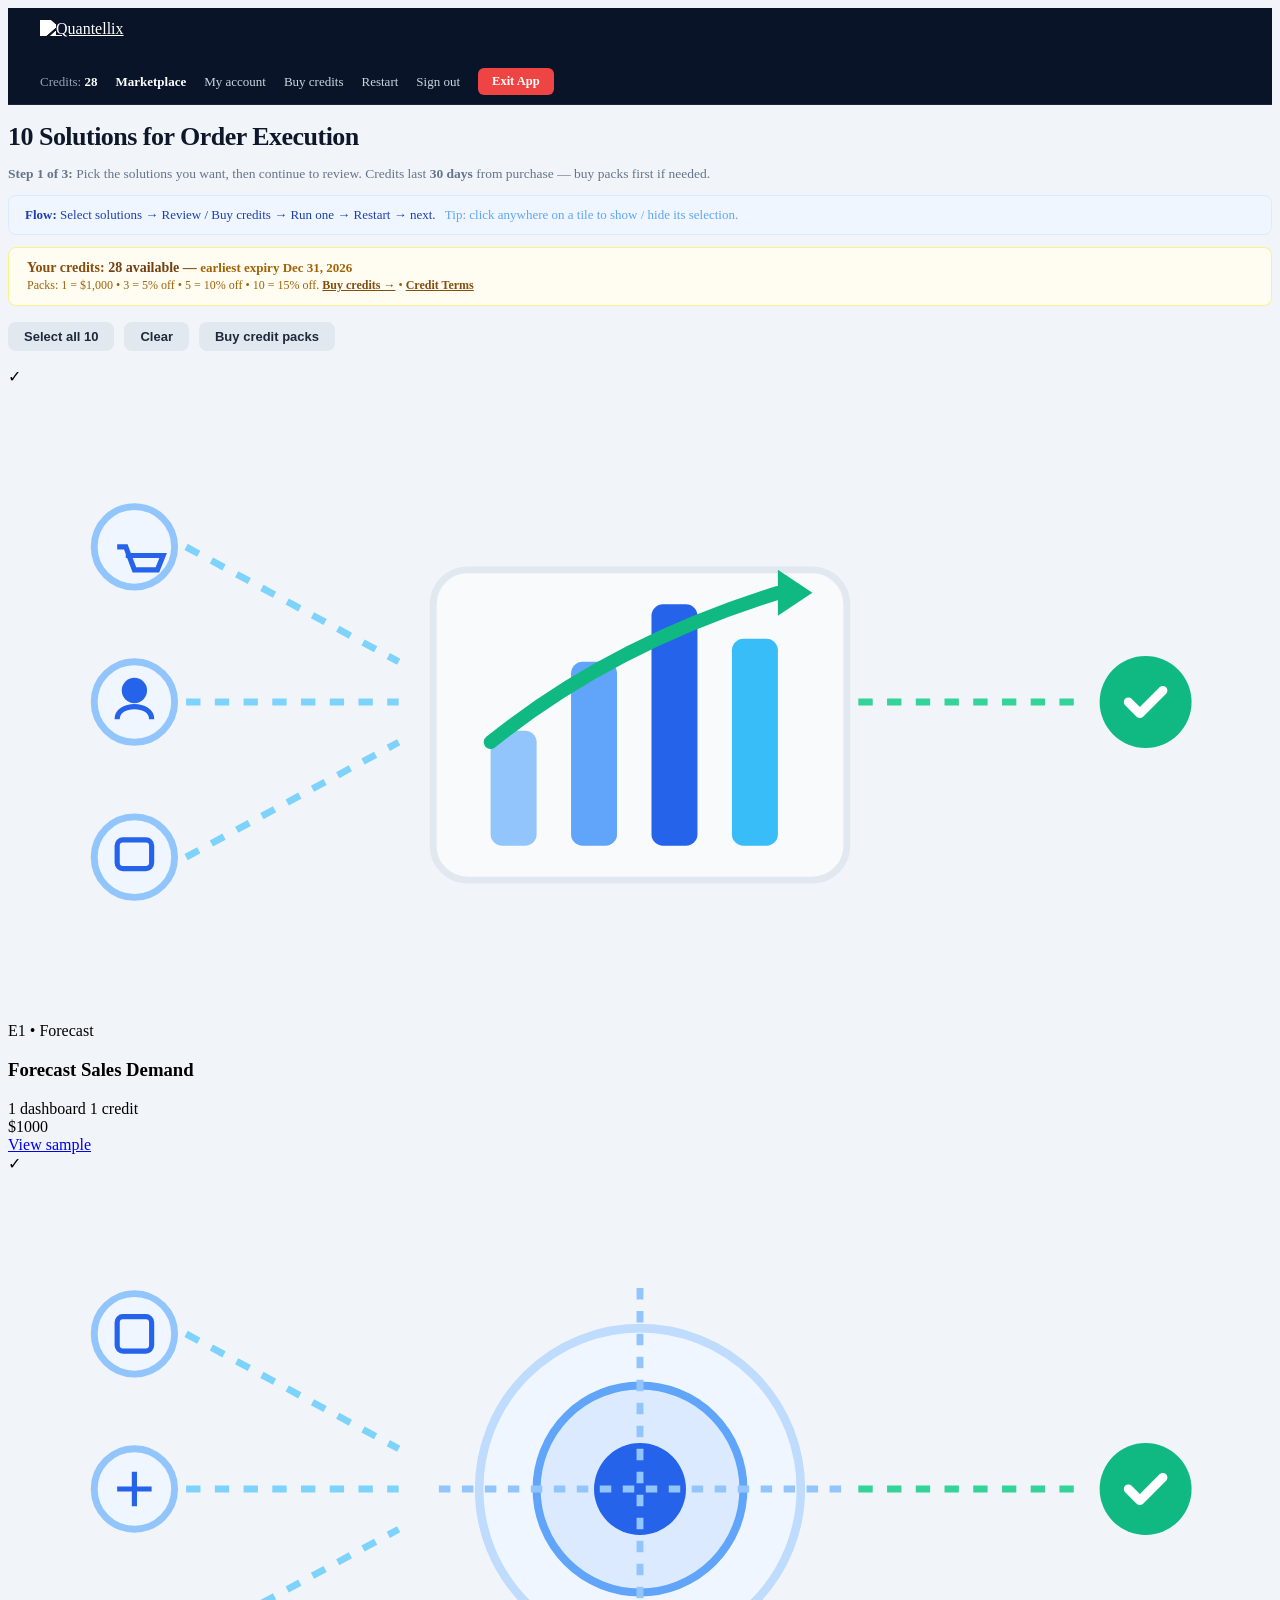
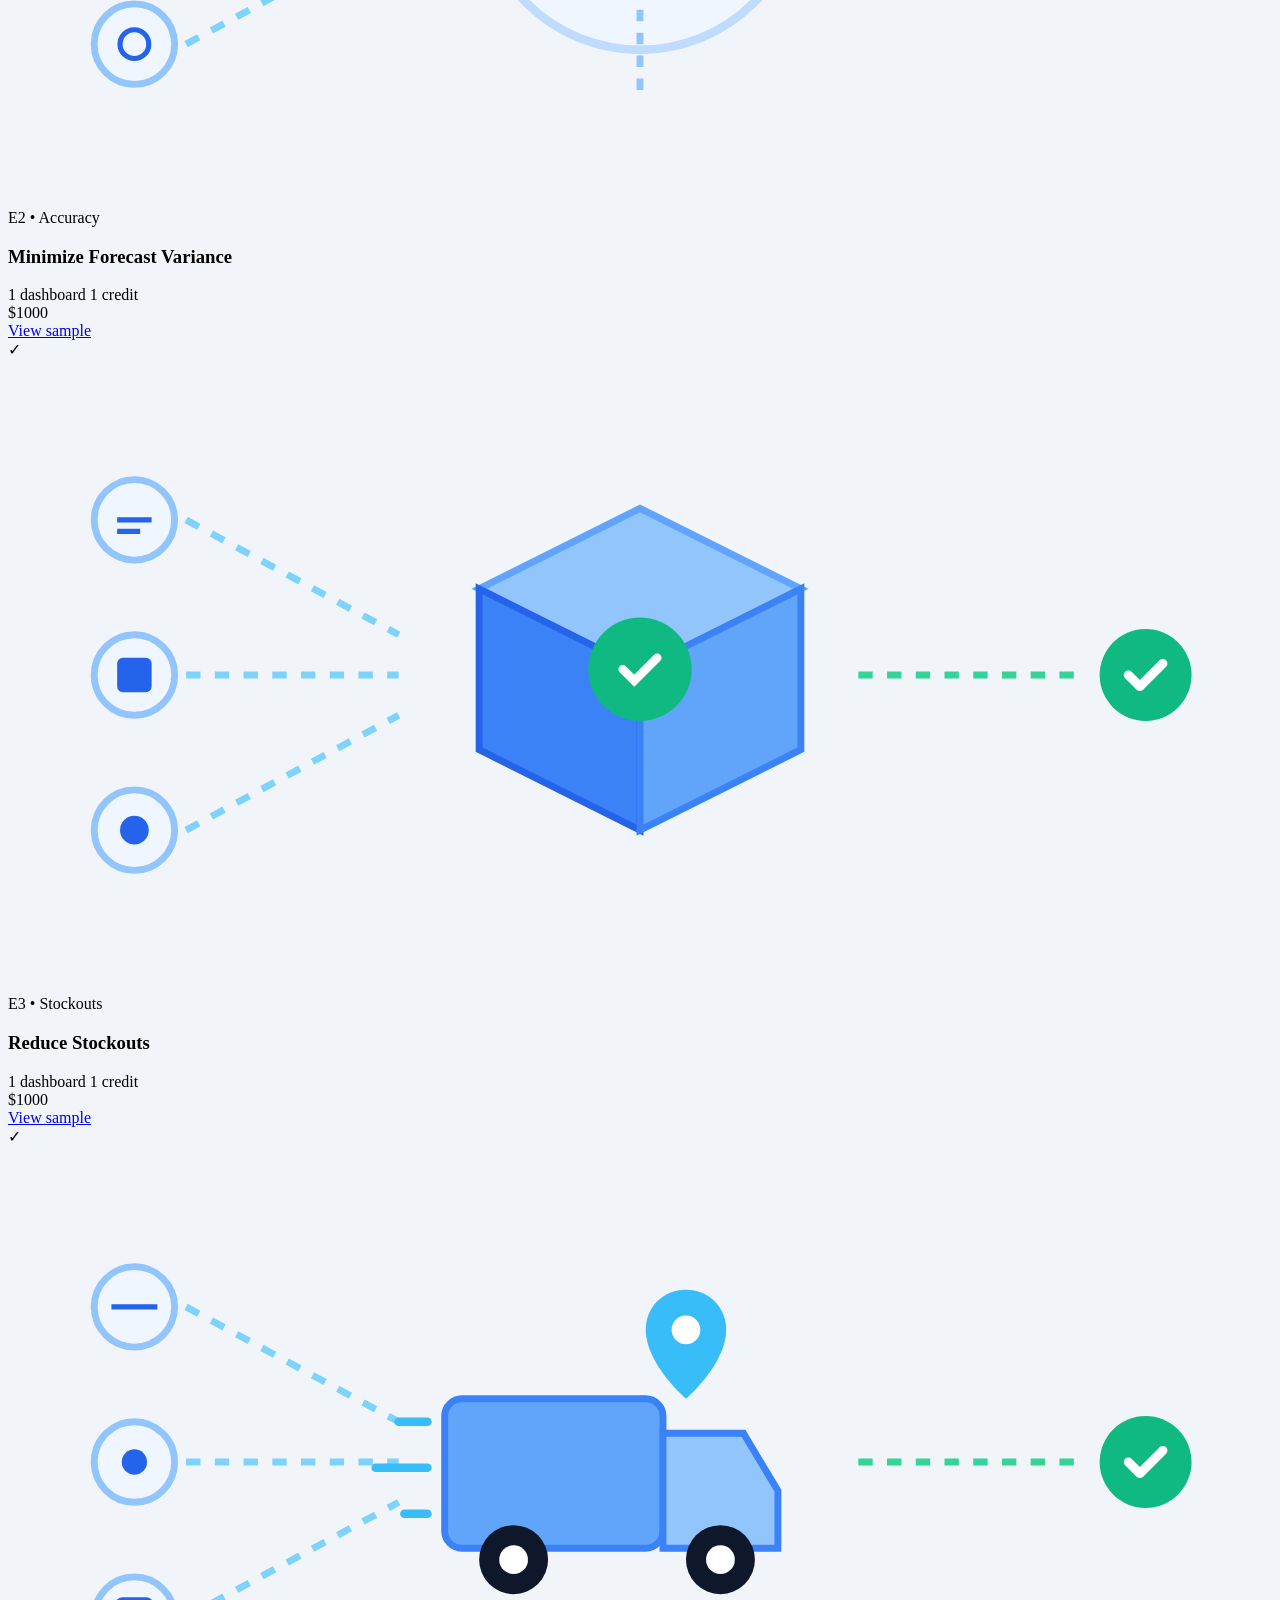
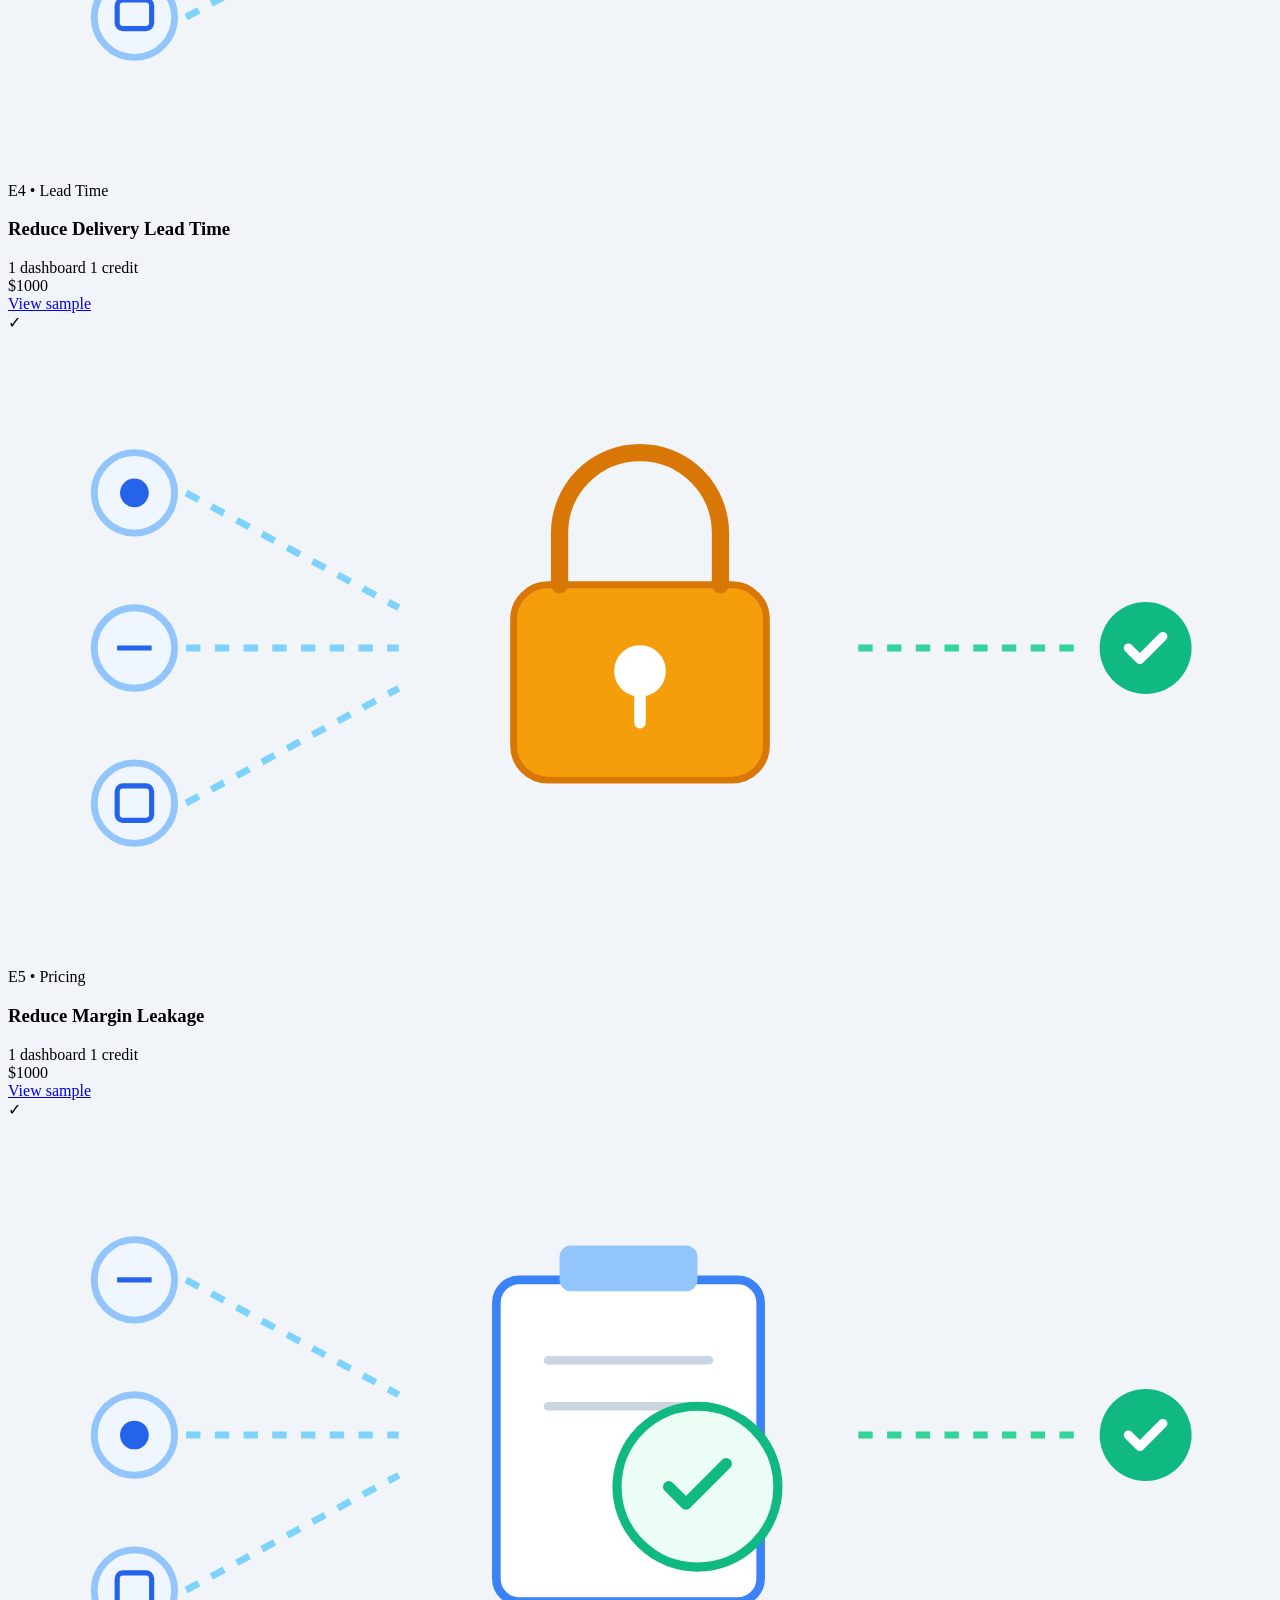
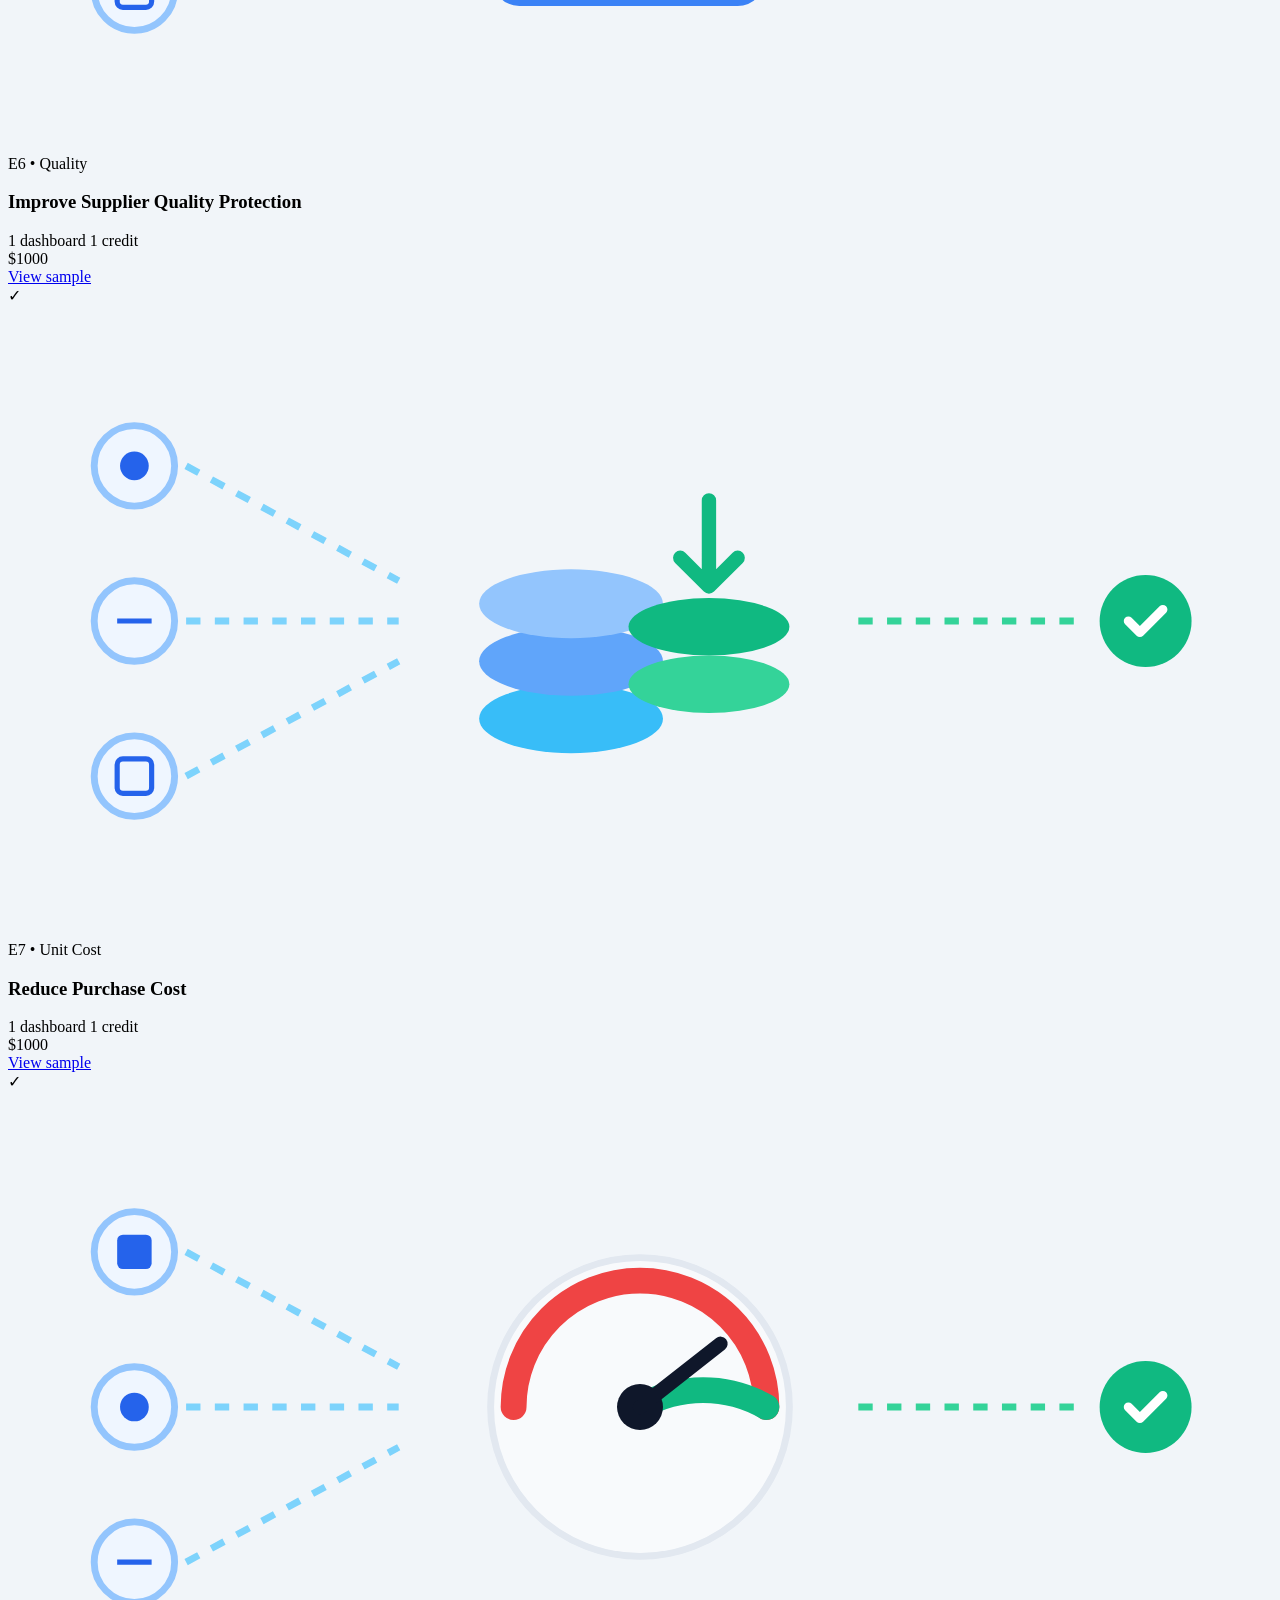
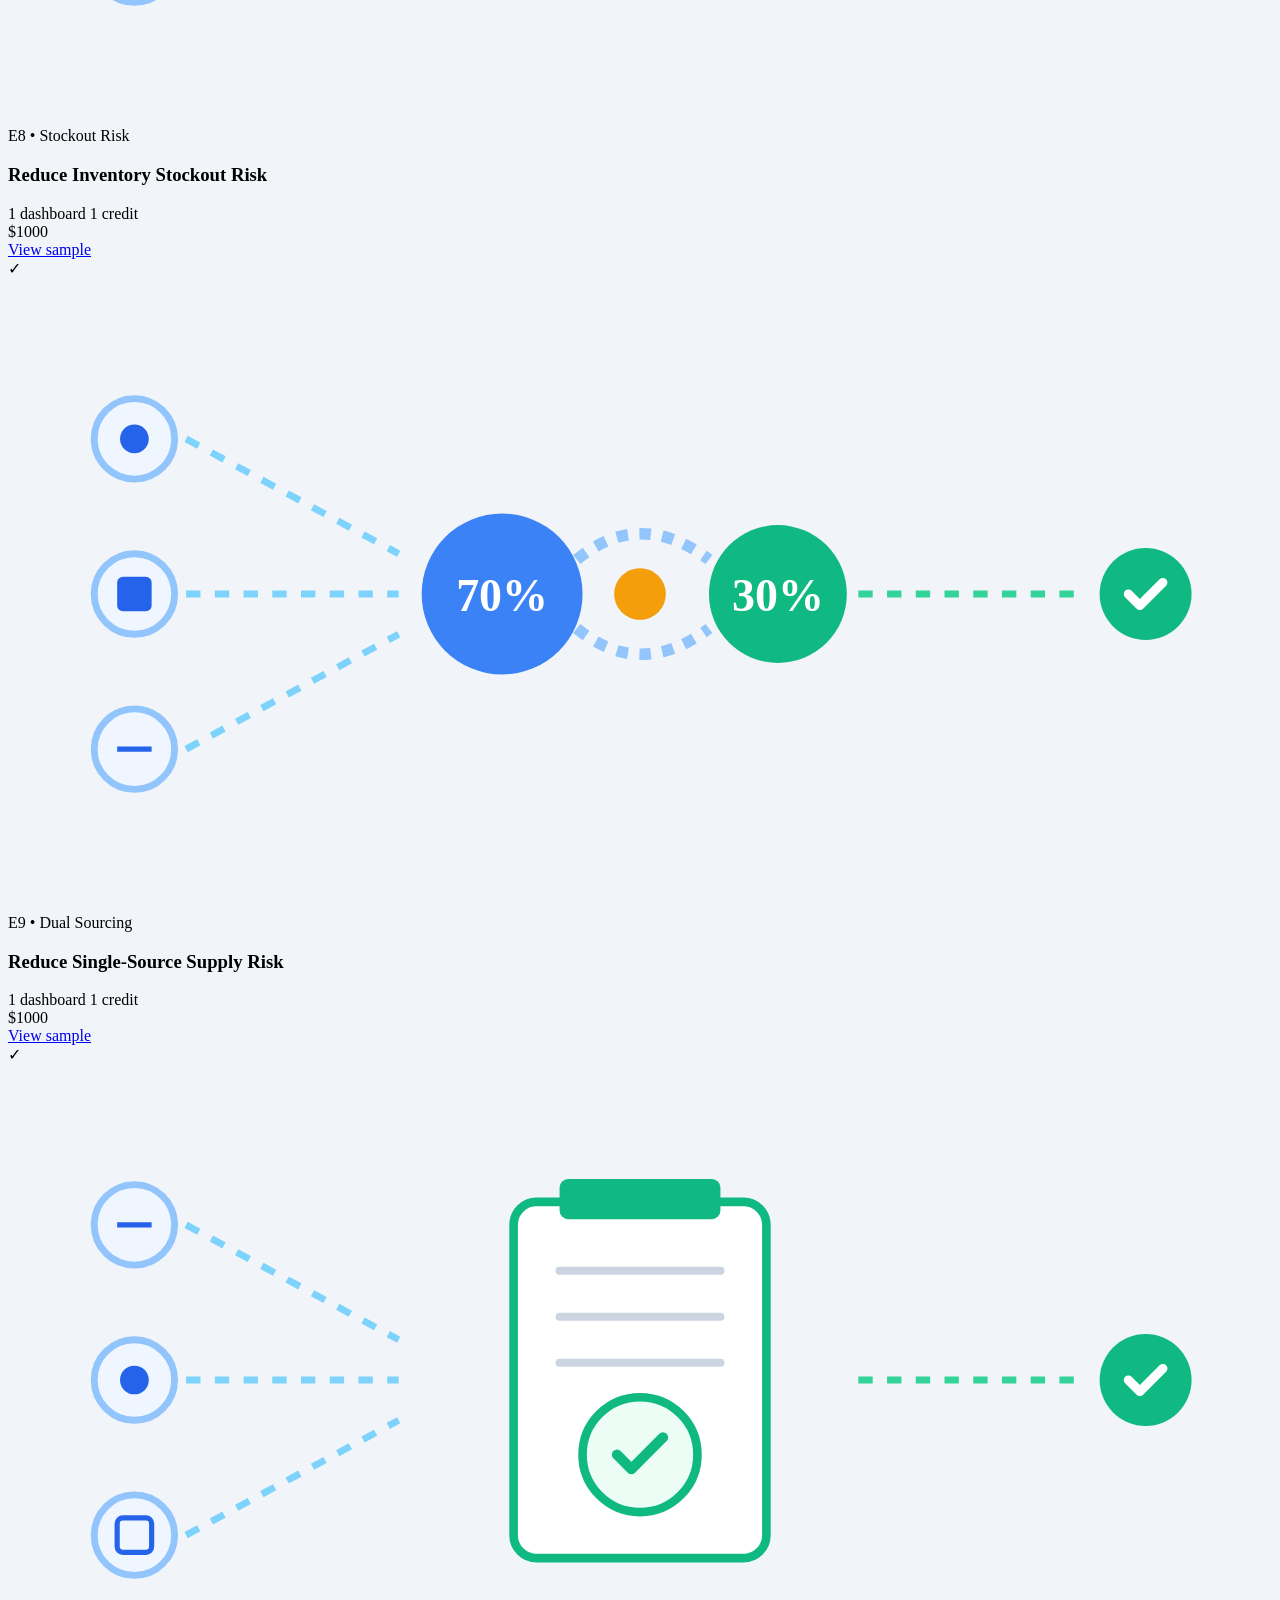
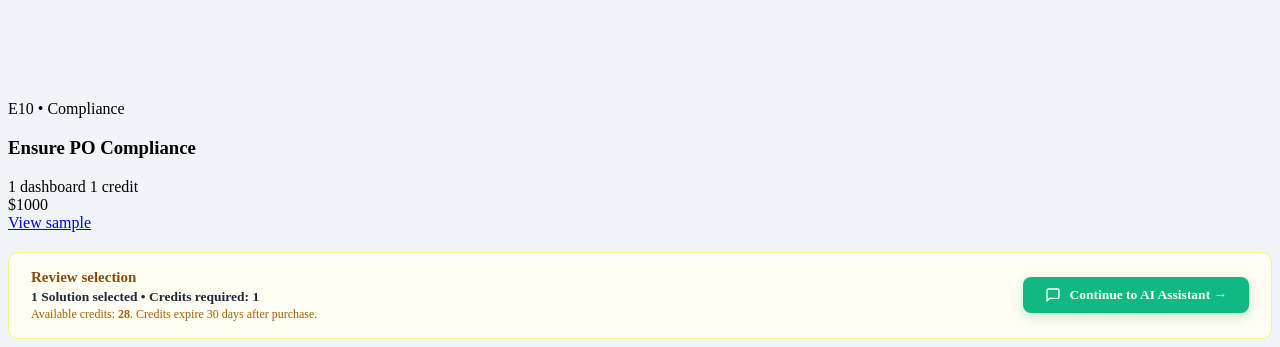
==== commit 546fd820: "new changes" ====
--- a/portal/templates/index.html
+++ b/portal/templates/index.html
@@ -322,7 +322,7 @@
           </div>
         </div>
 
-        <!-- 6. E6: Minimize Vendor Defect Rate -->
+        <!-- 6. E6: Improve Supplier Quality Protection -->
         <div class="stage-card" id="card-e6" onclick="toggleCardSelection('e6')">
           <div class="card-checkbox-top">
             <div class="card-select-checkbox" id="checkbox-e6">
@@ -357,7 +357,7 @@
           </div>
           <div class="card-body">
             <span class="solution-code-label">E6 &bull; Quality</span>
-            <h3 class="stage-card-title">Minimize Vendor Defect Rate</h3>
+            <h3 class="stage-card-title">Improve Supplier Quality Protection</h3>
           </div>
           <div class="stage-card-footer">
             <div class="pricing-badge-group">
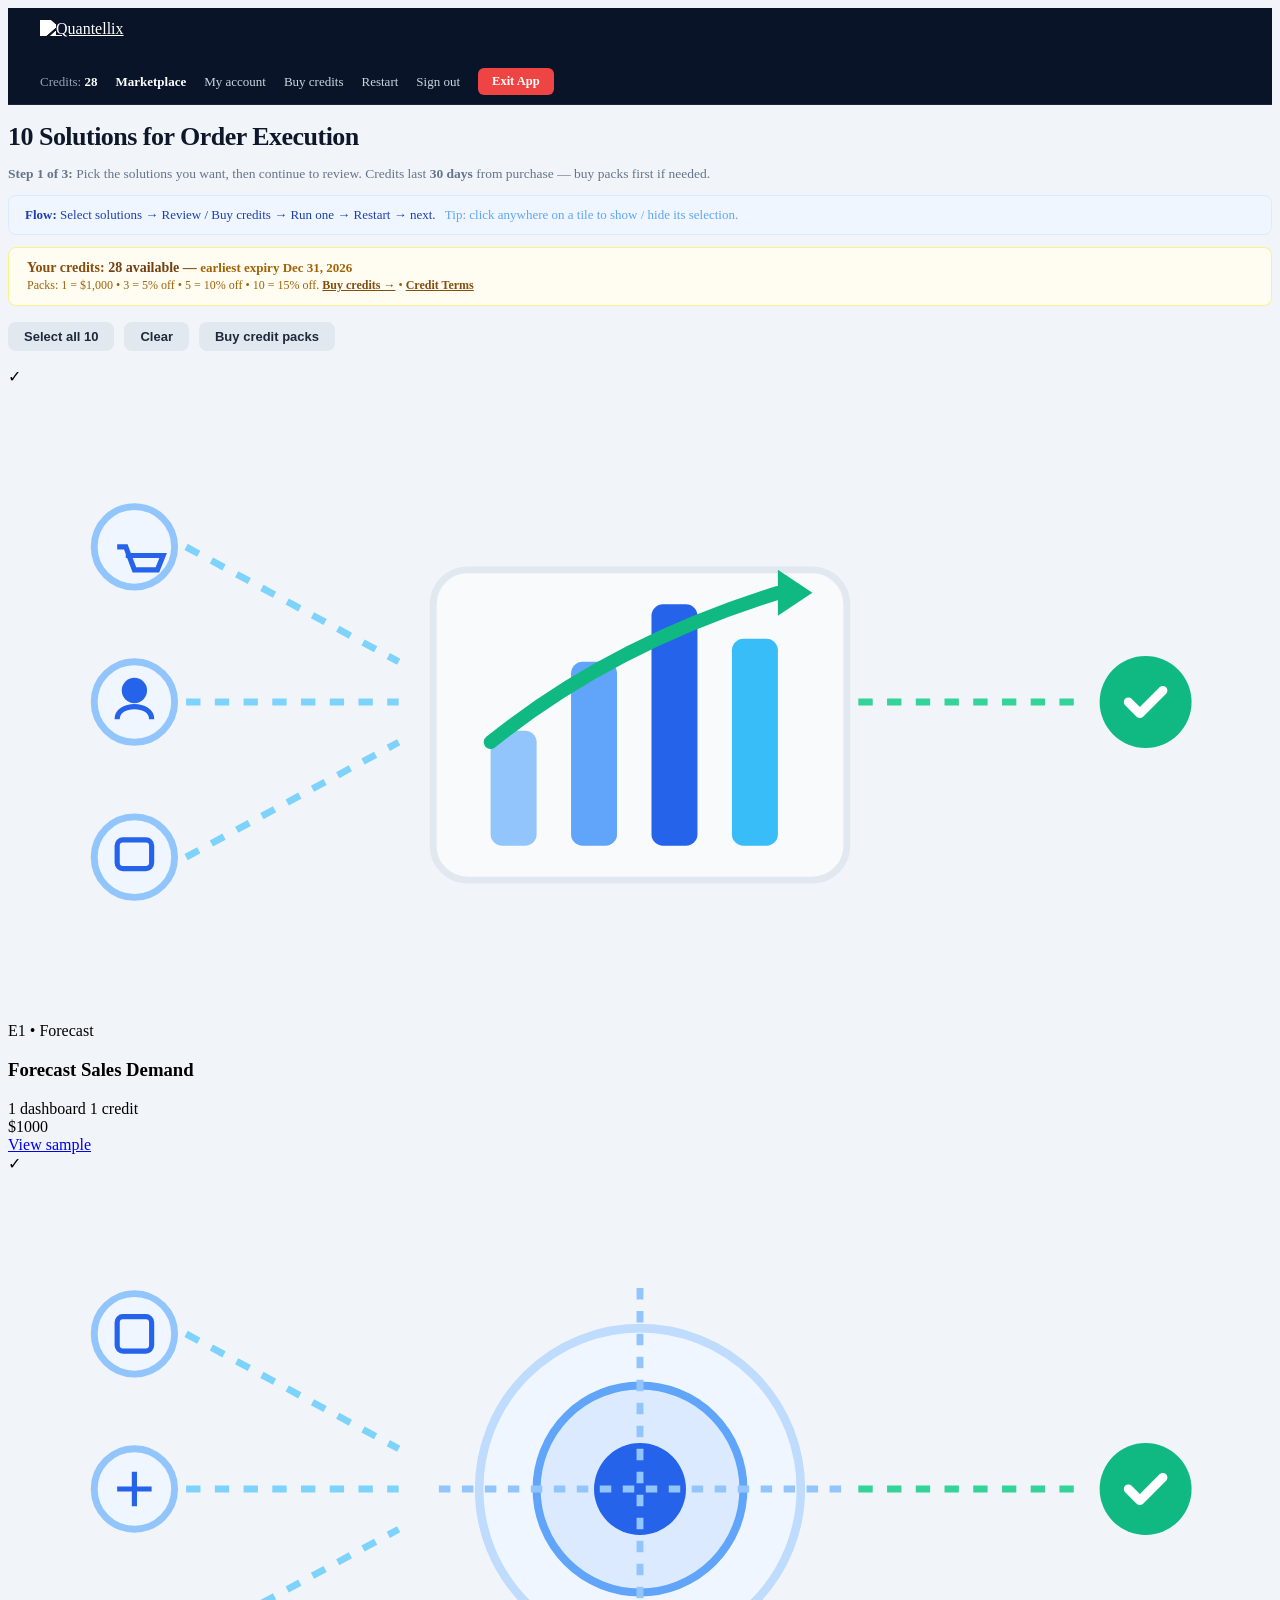
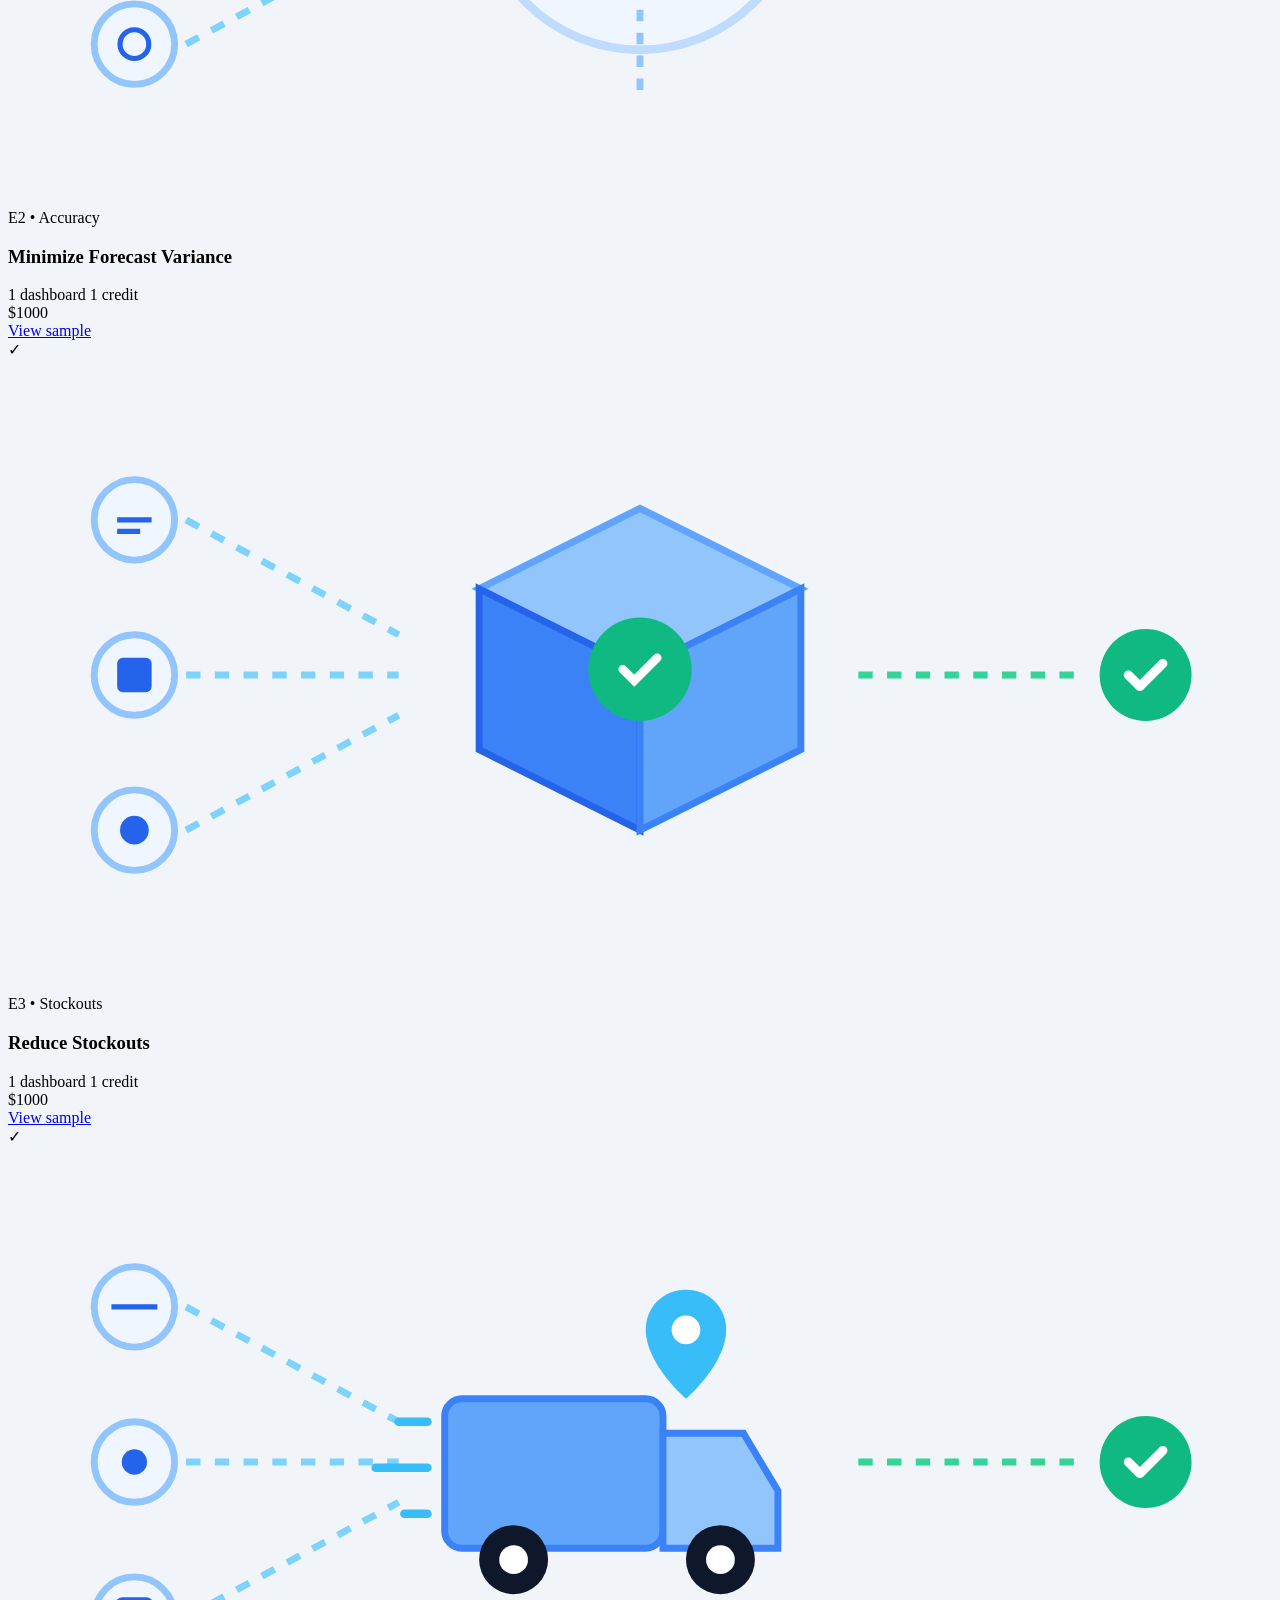
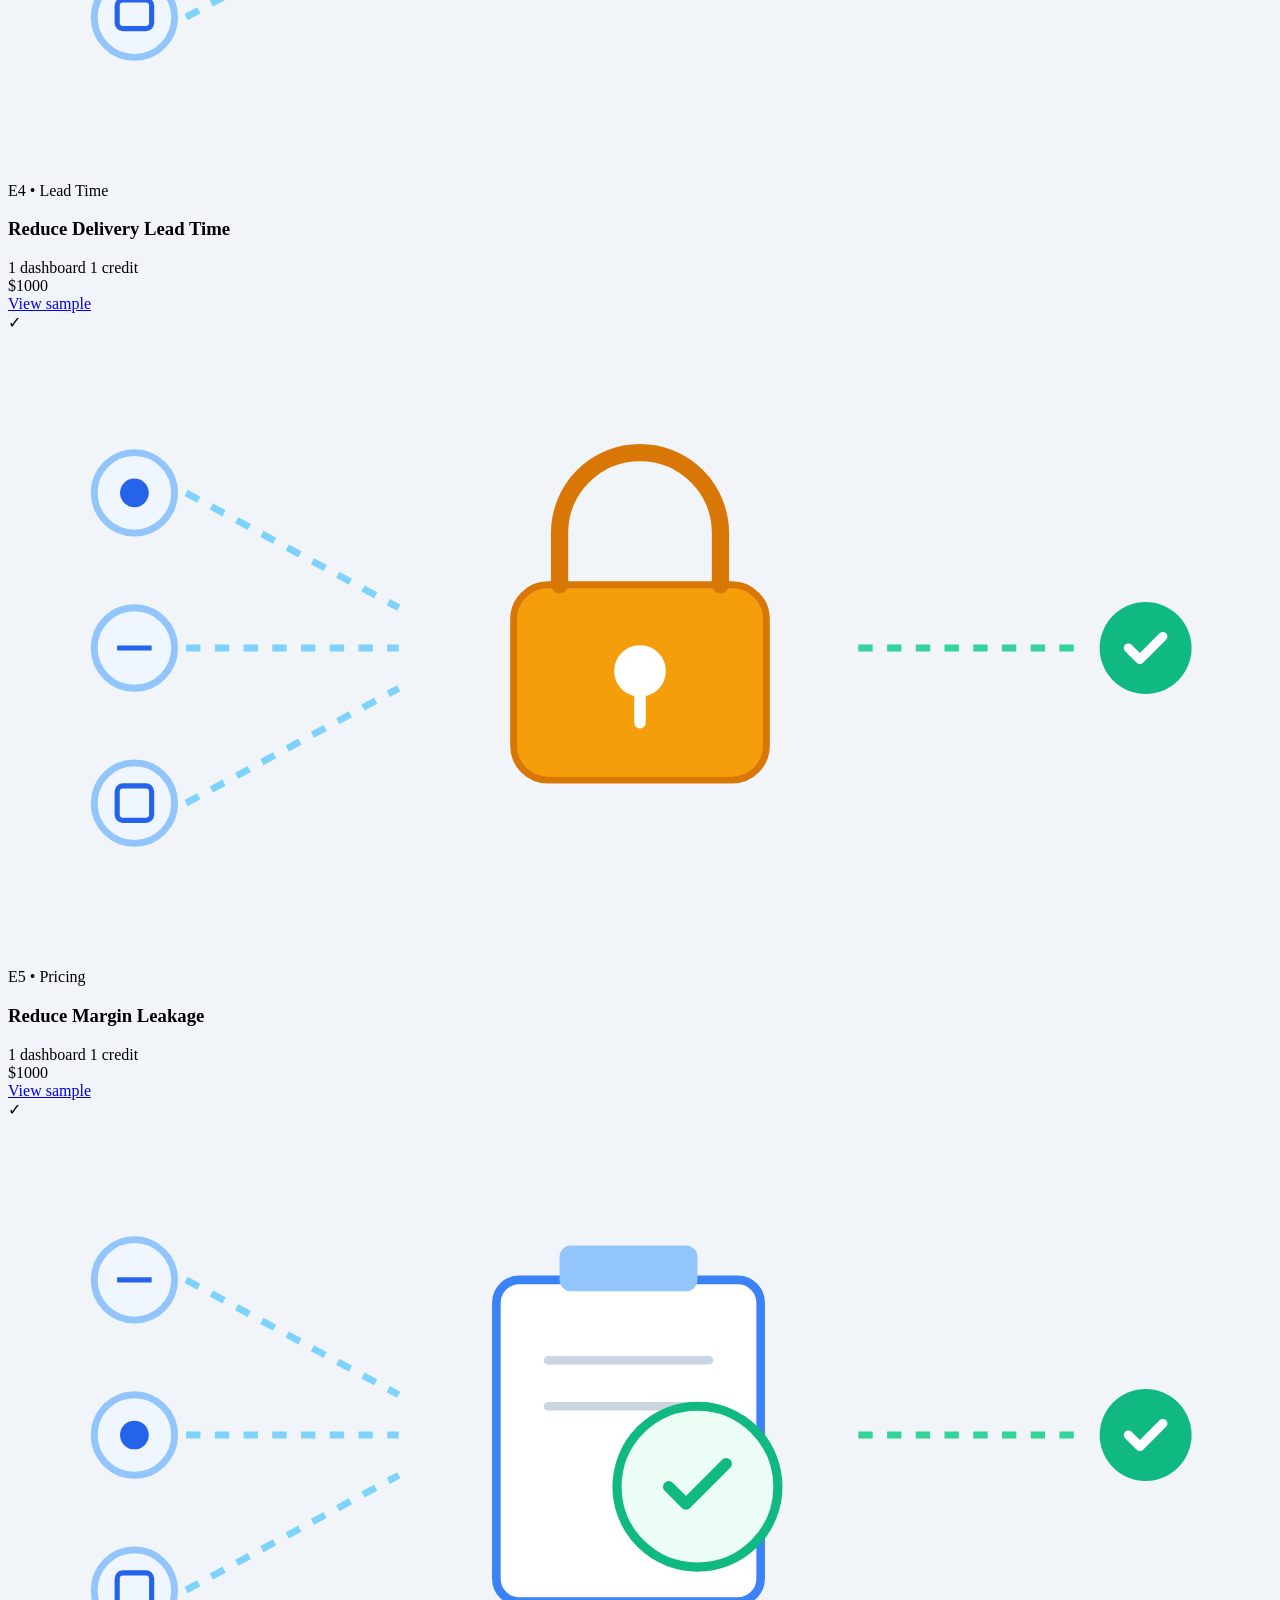
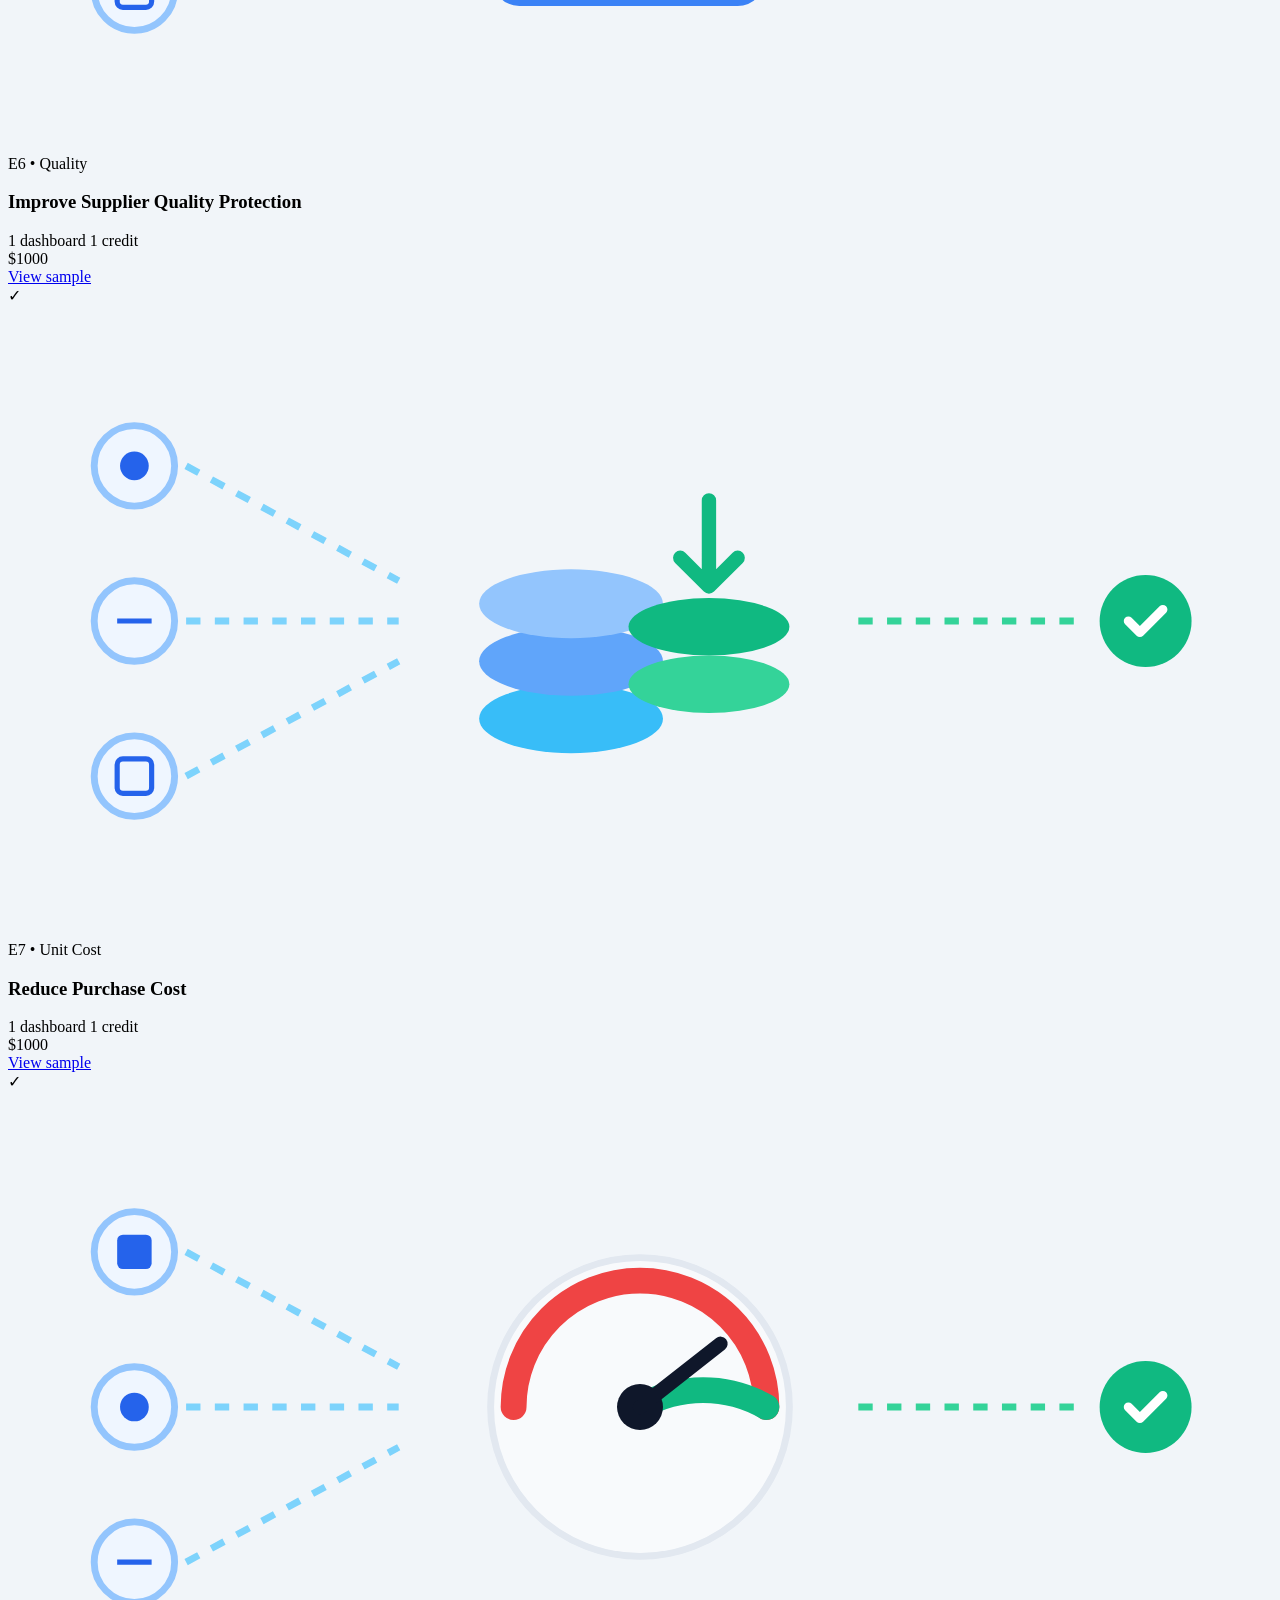
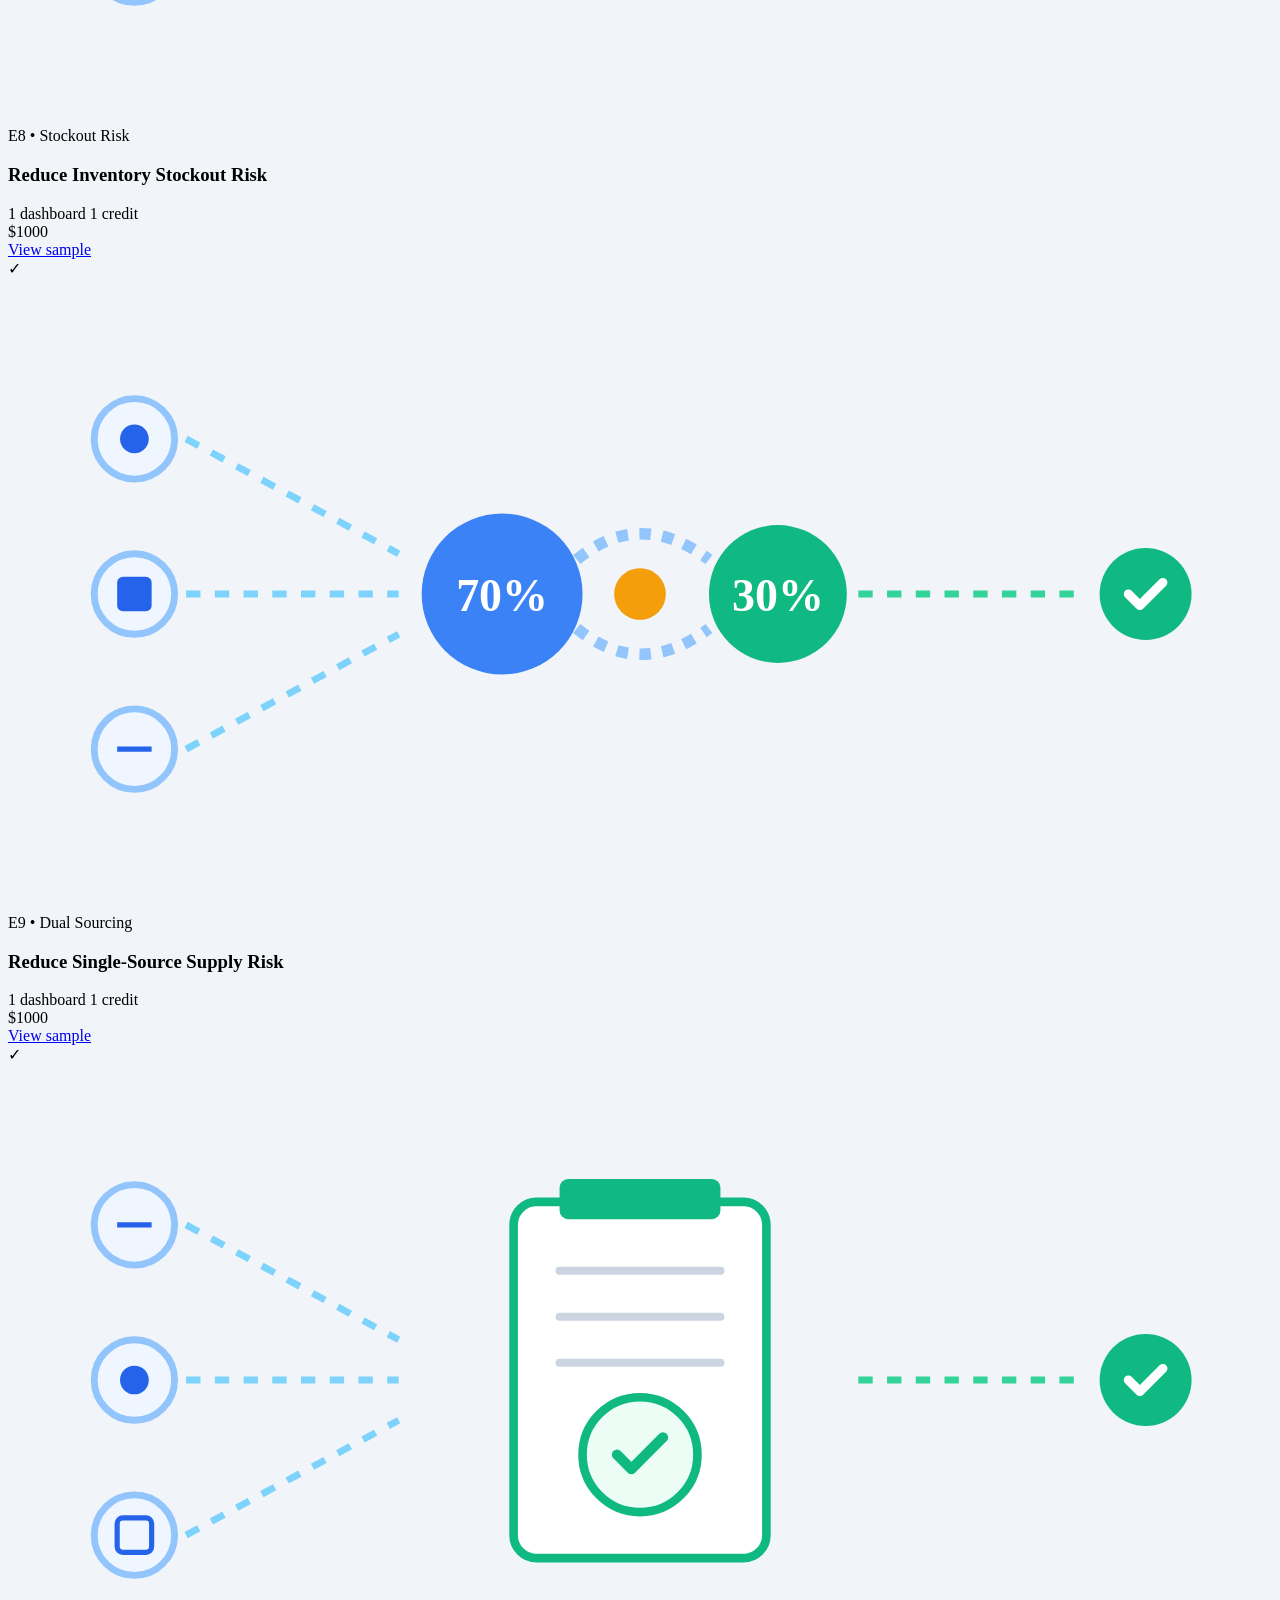
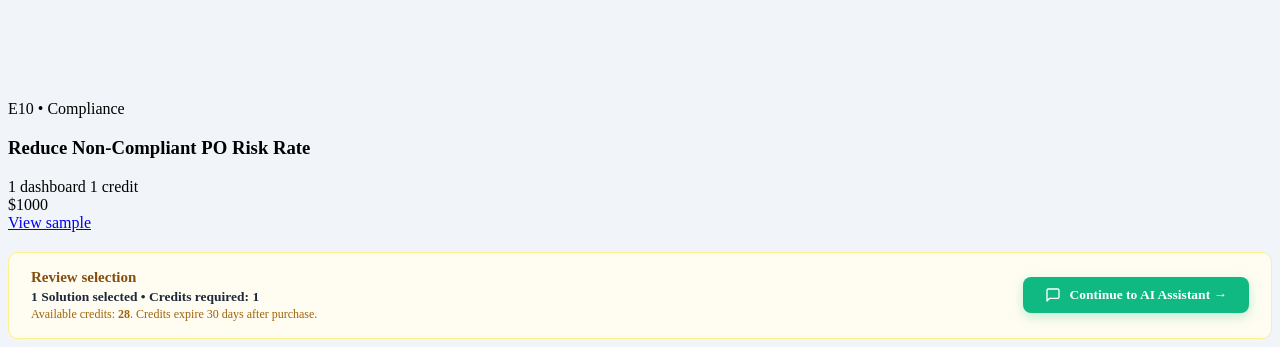
==== commit d97f58b4: "thursday changes" ====
--- a/portal/templates/index.html
+++ b/portal/templates/index.html
@@ -519,7 +519,7 @@
           </div>
         </div>
 
-        <!-- 10. E10: Ensure PO Compliance -->
+        <!-- 10. E10: Reduce Non-Compliant PO Risk Rate -->
         <div class="stage-card" id="card-e10" onclick="toggleCardSelection('e10')">
           <div class="card-checkbox-top">
             <div class="card-select-checkbox" id="checkbox-e10">
@@ -555,7 +555,7 @@
           </div>
           <div class="card-body">
             <span class="solution-code-label">E10 &bull; Compliance</span>
-            <h3 class="stage-card-title">Ensure PO Compliance</h3>
+            <h3 class="stage-card-title">Reduce Non-Compliant PO Risk Rate</h3>
           </div>
           <div class="stage-card-footer">
             <div class="pricing-badge-group">
